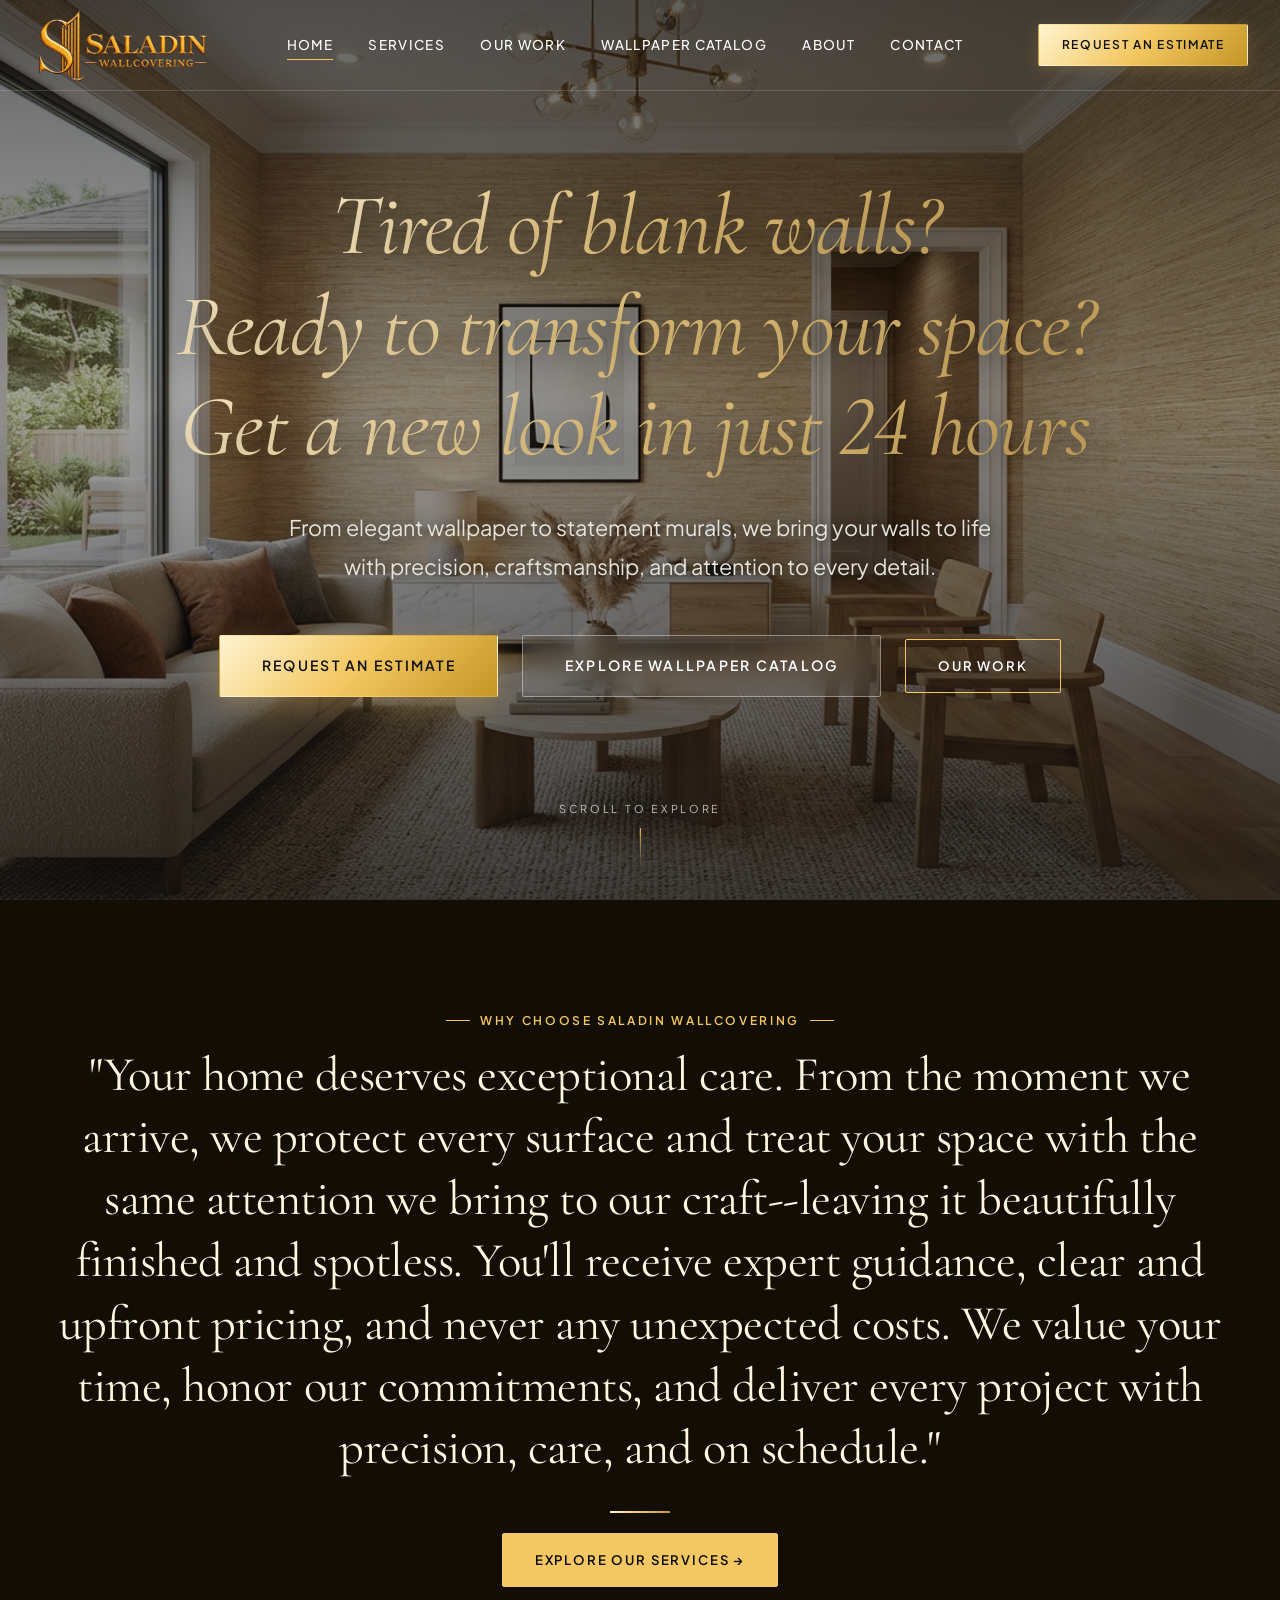
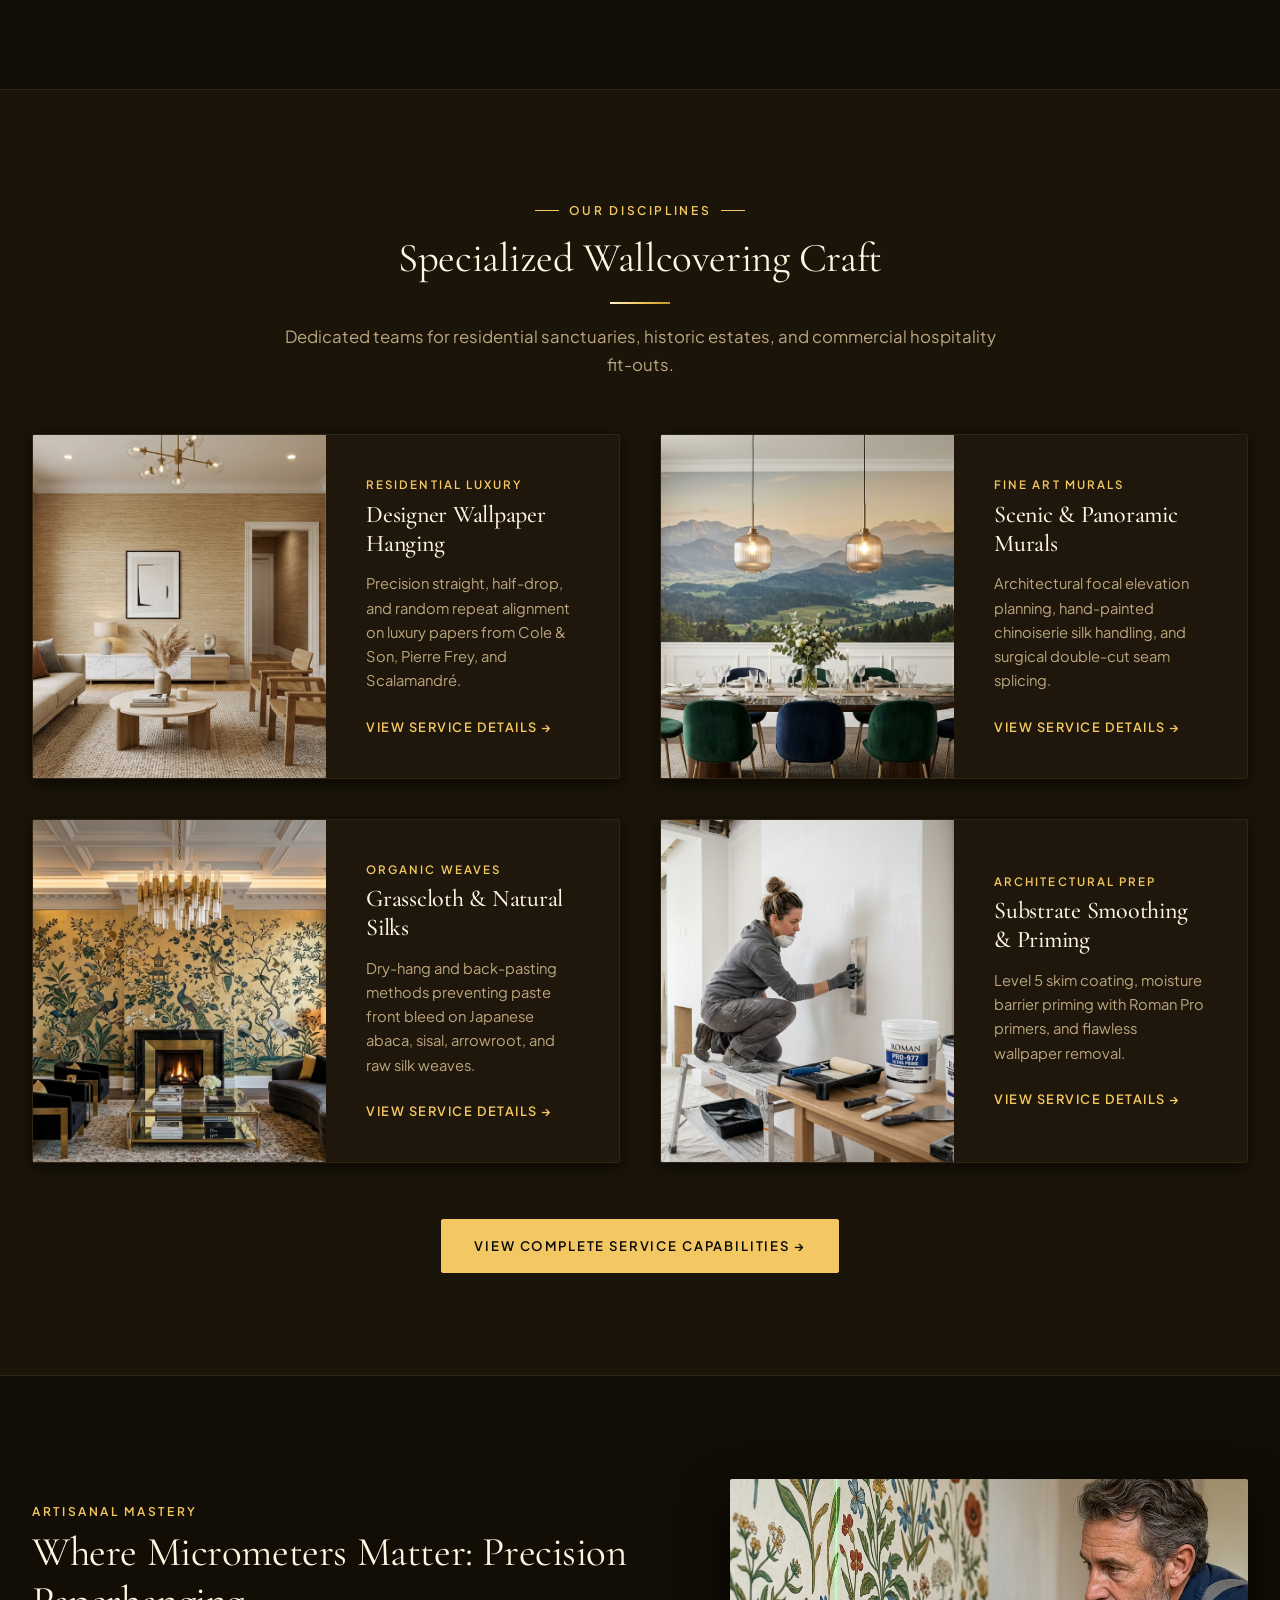
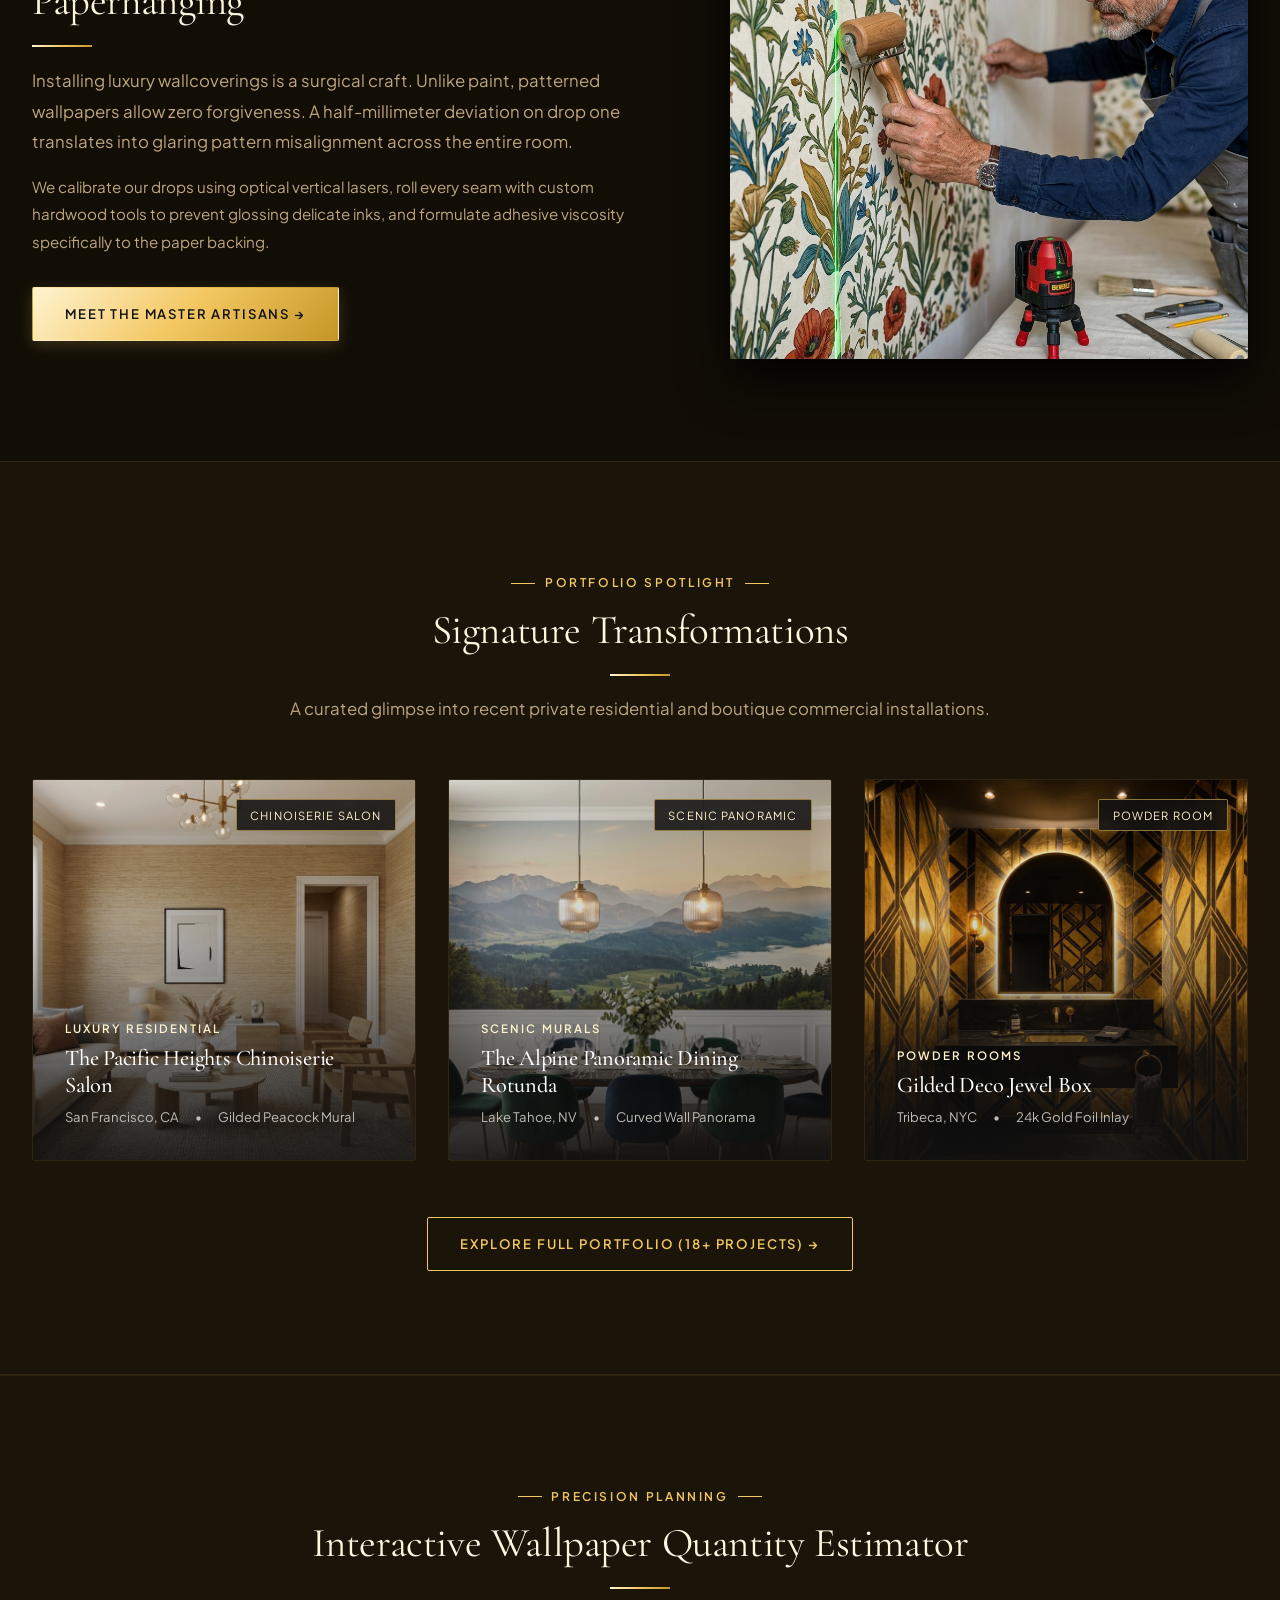
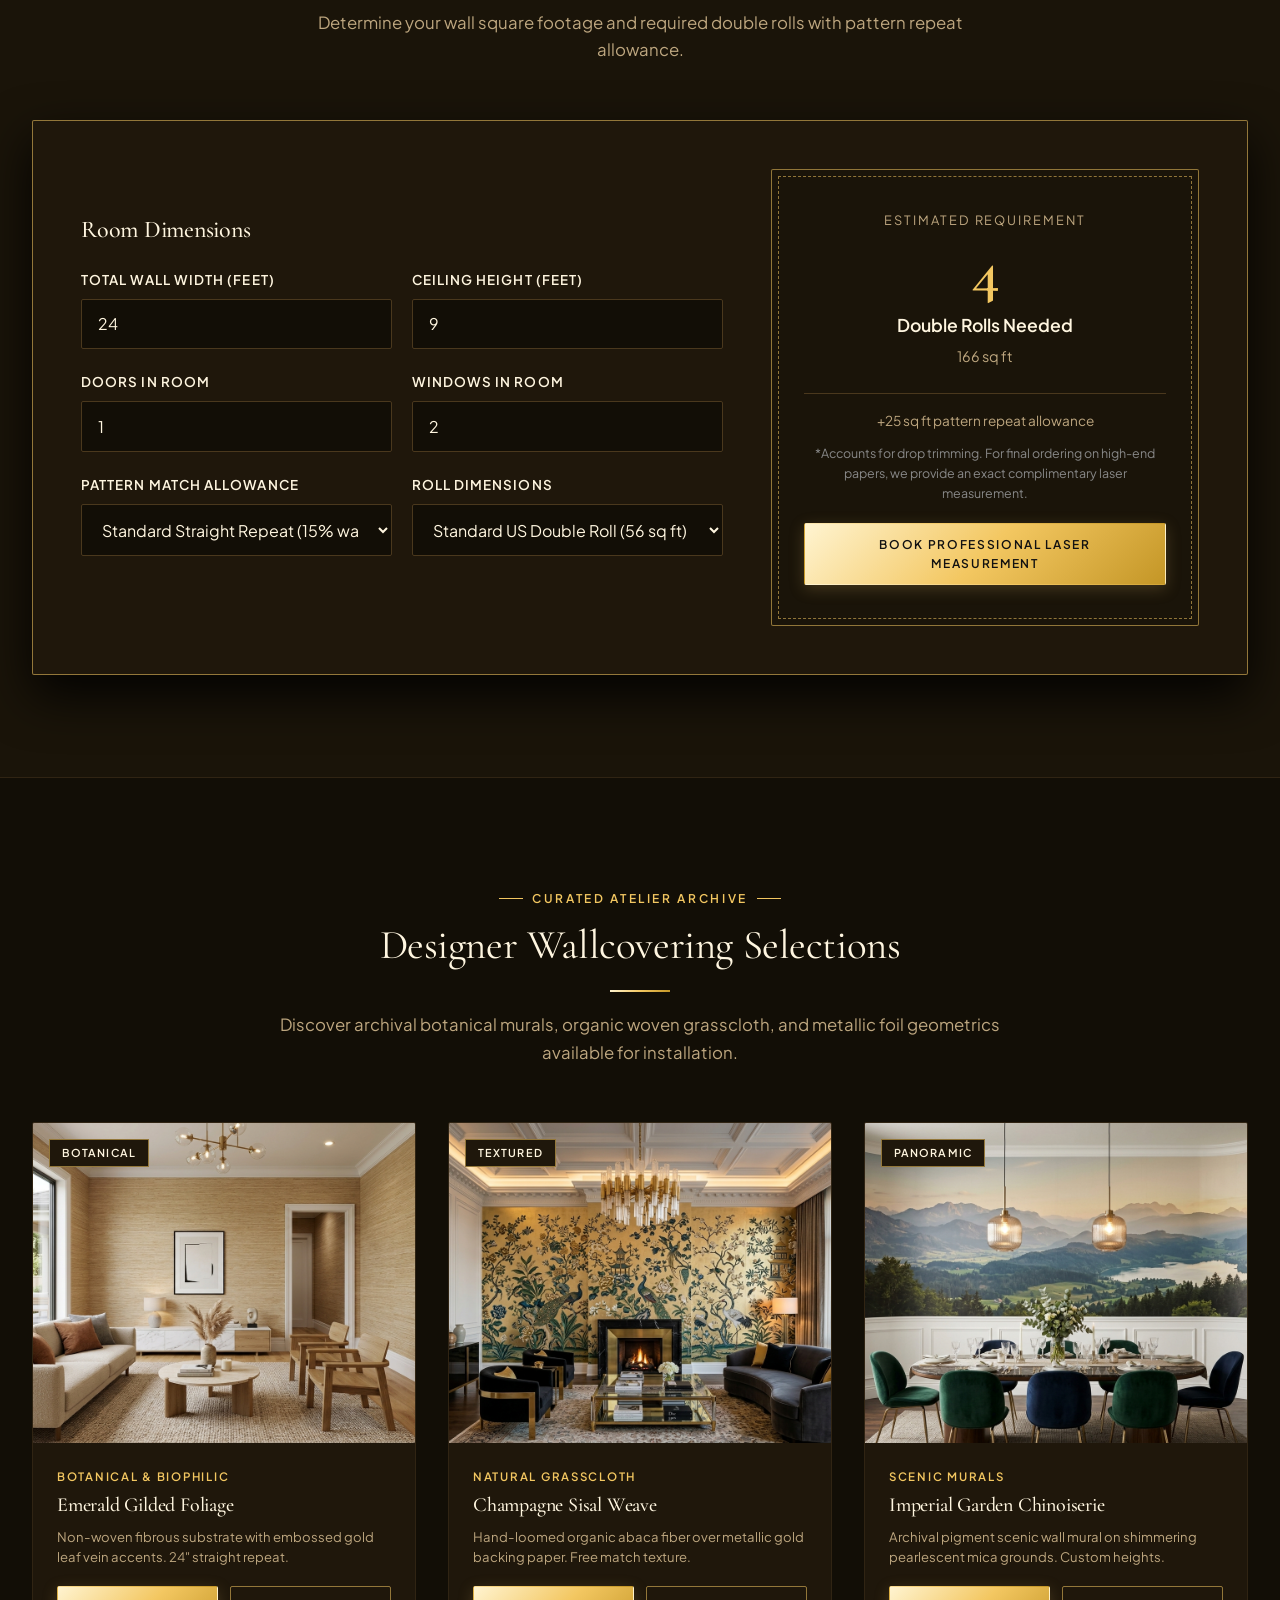
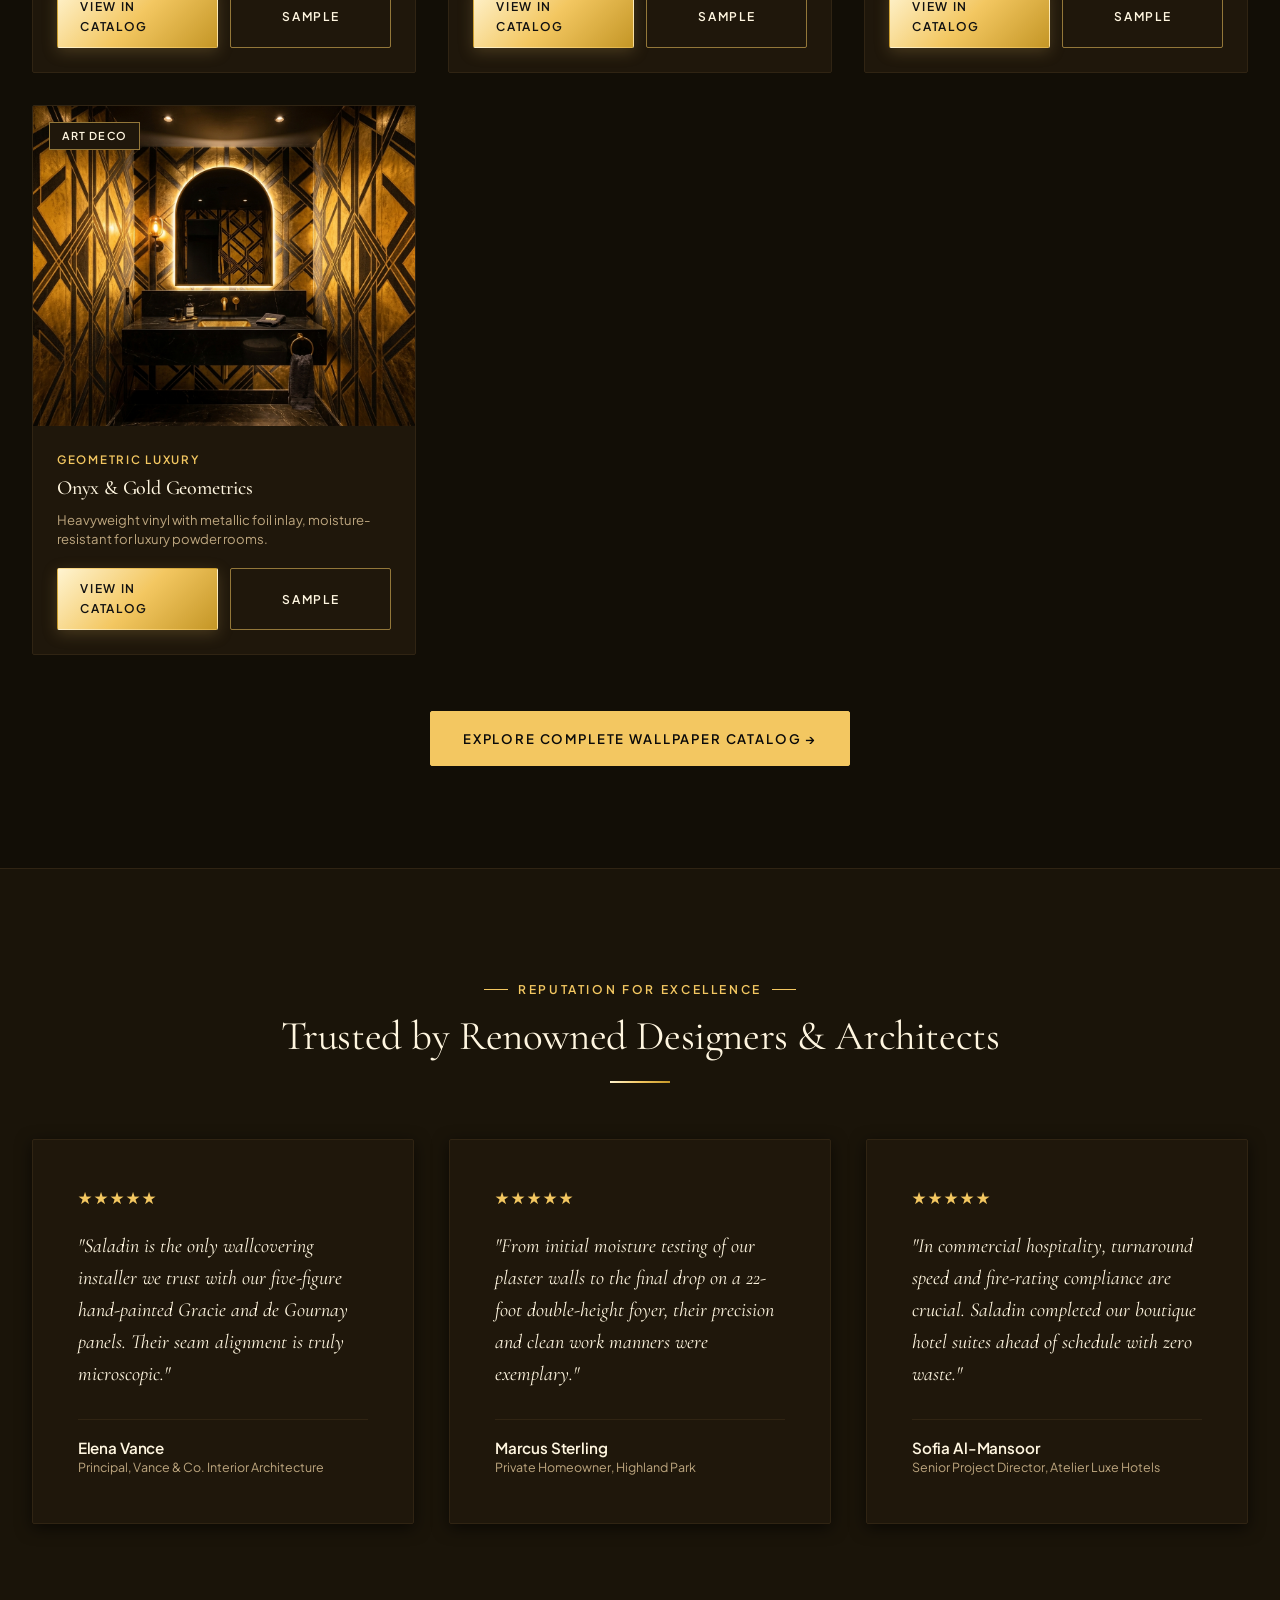
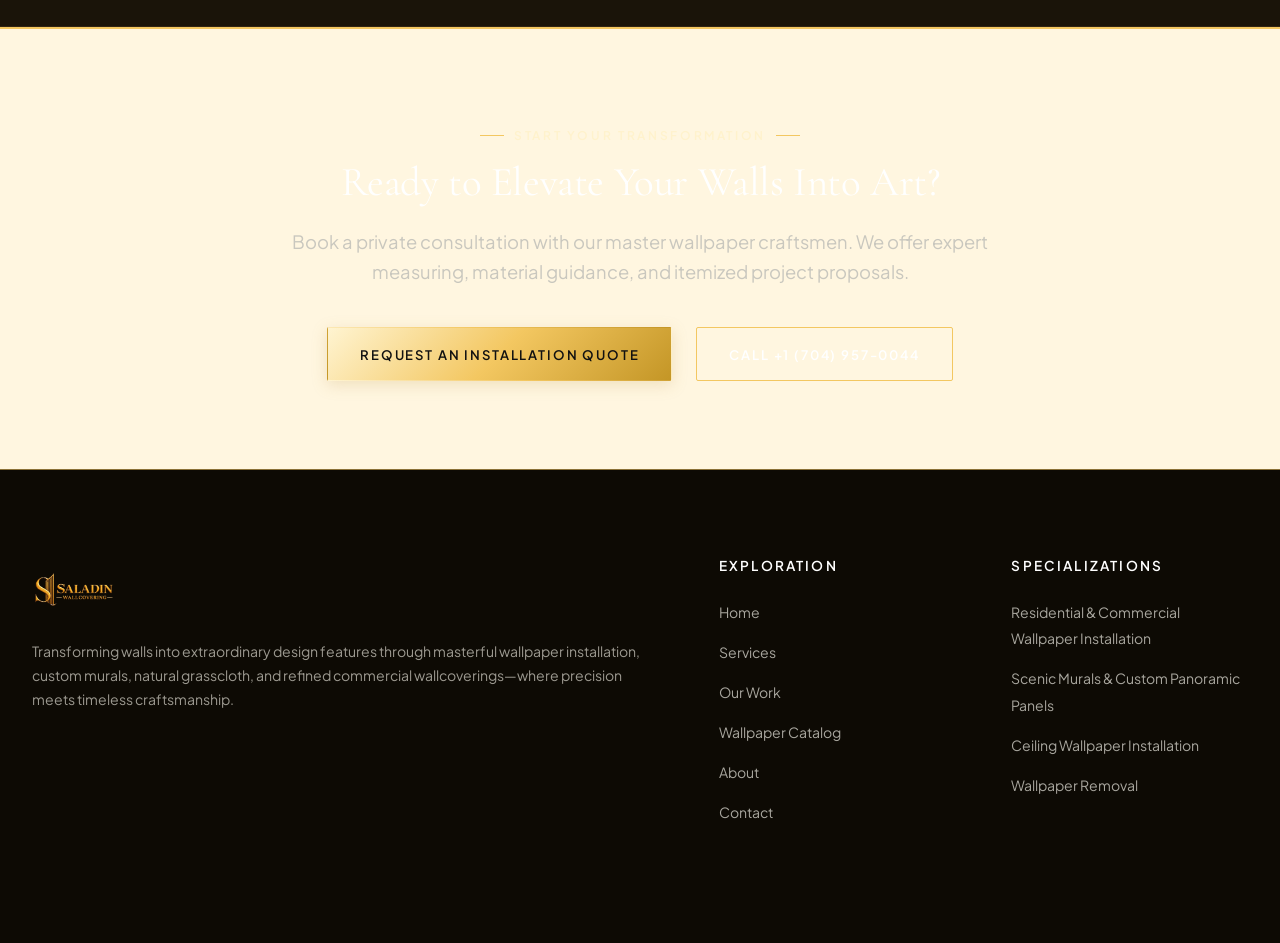
==== index.html @ f9572114 "footer 4" ====
<!DOCTYPE html>
<html lang="en" data-theme="gilded">
<head>
  <meta charset="UTF-8">
  <meta name="viewport" content="width=device-width, initial-scale=1.0">
  <title>Saladin Wallcovering | Luxury Wallpaper Installation & Fine Wall Finishes</title>
  <meta name="description" content="Saladin Wallcovering delivers master wallpaper installation, custom murals, organic grasscloth, and commercial acoustic wallcoverings with flawless precision.">
  <link rel="stylesheet" href="css/styles.css">
  <link rel="icon" type="image/png" href="logo.png">
  <link rel="preconnect" href="https://fonts.googleapis.com">
  <link rel="preconnect" href="https://fonts.gstatic.com" crossorigin>
</head>
<body>

  <!-- Full-Screen Hero Section (100vh) -->
  <section class="hero-fullscreen">
    
    <!-- Transparent Overlay Header (Transforms to white on scroll) -->
    <header class="site-header header-overlay">
      <div class="container">
        <nav class="navbar">
          <a href="index.html" class="brand-logo" aria-label="Saladin Wallcovering Home">
            <img src="logo.png" alt="Saladin Wallcovering" class="brand-logo-img">
          </a>

          <ul class="nav-links">
            <li><a href="index.html" class="nav-link active">Home</a></li>
            <li><a href="services.html" class="nav-link">Services</a></li>
            <li><a href="work.html" class="nav-link">Our Work</a></li>
            <li><a href="catalog.html" class="nav-link">Wallpaper Catalog</a></li>
            <li><a href="about.html" class="nav-link">About</a></li>
            <li><a href="contact.html" class="nav-link">Contact</a></li>
          </ul>

          <div class="nav-actions">
            <a href="contact.html" class="btn btn-gold btn-sm">Request an Estimate</a>
            <button class="mobile-toggle" aria-label="Toggle navigation menu">
              <svg viewBox="0 0 24 24" fill="none" stroke="currentColor" stroke-width="2" stroke-linecap="round" stroke-linejoin="round"><line x1="3" y1="12" x2="21" y2="12"></line><line x1="3" y1="6" x2="21" y2="6"></line><line x1="3" y1="18" x2="21" y2="18"></line></svg>
            </button>
          </div>
        </nav>
      </div>
    </header>

    <!-- Hero Content (Centered, Grand Typography) -->
    <div class="hero-fullscreen-content">
    
      
      <h1 class="hero-fullscreen-title">
      
        <em>Tired of blank walls?</em>
         <em>Ready to transform your space?</em>
          <em>Get a new look in just 24 hours</em>
      </h1>

      <p class="hero-fullscreen-description">
         From elegant wallpaper to statement murals, we bring your walls to life with precision, craftsmanship, and attention to every detail.
      </p>

      <div class="hero-fullscreen-actions">
        <a href="contact.html" class="btn btn-hero-primary">Request an Estimate</a>
        <a href="catalog.html" class="btn btn-hero-secondary">Explore Wallpaper Catalog</a>
        <a href="work.html" class="btn btn-outline-gold" style="color: #ffffff; border-color: var(--gold-base);">Our Work</a>
      </div>
    </div>

    <!-- Scroll Indicator -->
    <a href="#intro-section" class="hero-scroll-prompt">
      <span>Scroll to Explore</span>
      <div class="scroll-line"></div>
    </a>
  </section>

  <!-- Mobile Drawer Menu -->
  <div class="mobile-drawer-backdrop"></div>
  <aside class="mobile-drawer">
    <div class="mobile-drawer-header">
      <a href="index.html" class="brand-logo" aria-label="Saladin Wallcovering Home">
        <img src="logo.png" alt="Saladin Wallcovering" class="brand-logo-img mobile-drawer-logo">
      </a>
      <button class="drawer-close" aria-label="Close menu">&times;</button>
    </div>
    <div class="mobile-nav-links">
      <a href="index.html" class="mobile-nav-link active">Home</a>
      <a href="services.html" class="mobile-nav-link">Services</a>
      <a href="work.html" class="mobile-nav-link">Our Work</a>
      <a href="catalog.html" class="mobile-nav-link">Wallpaper Catalog</a>
      <a href="about.html" class="mobile-nav-link">About Us</a>
      <a href="contact.html" class="mobile-nav-link">Contact & Consultations</a>
    </div>
    <div style="margin-top: auto; padding-top: 1.5rem; border-top: 1px solid #ebe9e3;">
      <a href="contact.html" class="btn btn-gold" style="width: 100%; margin-bottom: 1rem;">Book a Consultation</a>
      <div style="font-size: 0.82rem; color: #6f6e69; text-align: center;">
        Direct Line: +1 (704) 957-0044<br>saladinwallcovering@gmail.com
      </div>
    </div>
  </aside>



  <!-- Editorial Statement Section (Pure Crisp White) -->
  <section id="intro-section" class="section-padding" style="background-color: var(--bg-primary);">
    <div class="container">
      <div style=" margin: 0 auto; text-align: center;">
        <div class="eyebrow">WHY CHOOSE SALADIN WALLCOVERING</div>
        <h2 style="font-size: clamp(1.8rem, 3.8vw, 3.2rem); font-weight: 400; line-height: 1.28; margin-bottom: 2rem;">
          "Your home deserves exceptional care. From the moment we arrive, we protect every surface and treat your space with the same attention we bring to our craft--leaving it beautifully finished and spotless. You'll receive expert guidance, clear and upfront pricing, and never any unexpected costs. We value your time, honor our commitments, and deliver every project with precision, care, and on schedule."        </h2>
        <div class="gold-divider"></div>
        <!-- <p style="color: var(--text-muted); font-size: 1.12rem; line-height: 1.9; max-width: 720px; margin: 0 auto 2.5rem auto;">
          Whether installing five-figure hand-painted scenic panels, fragile natural Japanese grasscloth, or architectural acoustic textiles, our certified paperhangers ensure micron-level plumb alignment and total substrate preservation.
        </p> -->
        <div style="display: flex; gap: 1.2rem; justify-content: center; flex-wrap: wrap;">
          <a href="services.html" class="btn btn-black">Explore Our Services &rarr;</a>
          <!-- <a href="about.html" class="btn btn-outline-dark">Our Heritage & Craft</a> -->
        </div>
      </div>
    </div>
  </section>

  <!-- Curated Service Disciplines (Modern Clean Cards) -->
  <section class="section-padding" style="background-color: var(--bg-secondary); border-top: 1px solid var(--border-subtle); border-bottom: 1px solid var(--border-subtle);">
    <div class="container">
      <div class="section-header">
        <div class="eyebrow">OUR DISCIPLINES</div>
        <h2>Specialized Wallcovering Craft</h2>
        <div class="gold-divider"></div>
        <p class="section-subtitle">Dedicated teams for residential sanctuaries, historic estates, and commercial hospitality fit-outs.</p>
      </div>

      <div class="card-grid-2">
        
        <!-- Card 1 -->
        <div class="service-horizontal-card">
          <div class="service-horizontal-card-media">
            <img src="assets/images/hero-wallcovering.jpg" alt="Luxury chinoiserie botanical wallcovering installation">
          </div>
          <div class="service-horizontal-card-body">
            <span style="font-size: 0.72rem; letter-spacing: 0.18em; text-transform: uppercase; color: var(--gold-base); font-weight: 600;">RESIDENTIAL LUXURY</span>
            <h3 style="font-size: 1.5rem; margin: 0.4rem 0 0.8rem 0;">Designer Wallpaper Hanging</h3>
            <p style="font-size: 0.92rem; color: var(--text-muted); line-height: 1.65; margin-bottom: 1.5rem;">
              Precision straight, half-drop, and random repeat alignment on luxury papers from Cole & Son, Pierre Frey, and Scalamandré.
            </p>
            <a href="services.html#residential" class="card-link">View Service Details &rarr;</a>
          </div>
        </div>

        <!-- Card 2 -->
        <div class="service-horizontal-card">
          <div class="service-horizontal-card-media">
            <img src="assets/images/scenic-mural.jpg" alt="Panoramic scenic landscape mural installation">
          </div>
          <div class="service-horizontal-card-body">
            <span style="font-size: 0.72rem; letter-spacing: 0.18em; text-transform: uppercase; color: var(--gold-base); font-weight: 600;">FINE ART MURALS</span>
            <h3 style="font-size: 1.5rem; margin: 0.4rem 0 0.8rem 0;">Scenic & Panoramic Murals</h3>
            <p style="font-size: 0.92rem; color: var(--text-muted); line-height: 1.65; margin-bottom: 1.5rem;">
              Architectural focal elevation planning, hand-painted chinoiserie silk handling, and surgical double-cut seam splicing.
            </p>
            <a href="services.html#murals" class="card-link">View Service Details &rarr;</a>
          </div>
        </div>

        <!-- Card 3 -->
        <div class="service-horizontal-card">
          <div class="service-horizontal-card-media">
            <img src="assets/images/grasscloth-wall.jpg" alt="Natural woven grasscloth wallpaper installation">
          </div>
          <div class="service-horizontal-card-body">
            <span style="font-size: 0.72rem; letter-spacing: 0.18em; text-transform: uppercase; color: var(--gold-base); font-weight: 600;">ORGANIC WEAVES</span>
            <h3 style="font-size: 1.5rem; margin: 0.4rem 0 0.8rem 0;">Grasscloth & Natural Silks</h3>
            <p style="font-size: 0.92rem; color: var(--text-muted); line-height: 1.65; margin-bottom: 1.5rem;">
              Dry-hang and back-pasting methods preventing paste front bleed on Japanese abaca, sisal, arrowroot, and raw silk weaves.
            </p>
            <a href="services.html#grasscloth" class="card-link">View Service Details &rarr;</a>
          </div>
        </div>

        <!-- Card 4 -->
        <div class="service-horizontal-card">
          <div class="service-horizontal-card-media">
            <img src="assets/images/surface-preparation.jpg" alt="Wall preparation and Roman wallpaper primer">
          </div>
          <div class="service-horizontal-card-body">
            <span style="font-size: 0.72rem; letter-spacing: 0.18em; text-transform: uppercase; color: var(--gold-base); font-weight: 600;">ARCHITECTURAL PREP</span>
            <h3 style="font-size: 1.5rem; margin: 0.4rem 0 0.8rem 0;">Substrate Smoothing & Priming</h3>
            <p style="font-size: 0.92rem; color: var(--text-muted); line-height: 1.65; margin-bottom: 1.5rem;">
              Level 5 skim coating, moisture barrier priming with Roman Pro primers, and flawless wallpaper removal.
            </p>
            <a href="services.html#restoration" class="card-link">View Service Details &rarr;</a>
          </div>
        </div>

      </div>

      <div style="text-align: center; margin-top: 3.5rem;">
        <a href="services.html" class="btn btn-black">View Complete Service Capabilities &rarr;</a>
      </div>
    </div>
  </section>

  <!-- Master Paperhanger Craftsmanship Spotlight -->
  <section class="section-padding" style="background-color: var(--bg-primary);">
    <div class="container">
      <div class="spotlight-grid">
        <div>
          <div class="eyebrow eyebrow-no-line" style="margin-bottom: 0.4rem;">ARTISANAL MASTERY</div>
          <h2>Where Micrometers Matter: Precision Paperhanging</h2>
          <div class="gold-divider left"></div>
          <p style="color: var(--text-muted); font-size: 1.05rem; line-height: 1.8;">
            Installing luxury wallcoverings is a surgical craft. Unlike paint, patterned wallpapers allow zero forgiveness. A half-millimeter deviation on drop one translates into glaring pattern misalignment across the entire room.
          </p>
          <p style="color: var(--text-muted); font-size: 0.95rem; line-height: 1.8;">
            We calibrate our drops using optical vertical lasers, roll every seam with custom hardwood tools to prevent glossing delicate inks, and formulate adhesive viscosity specifically to the paper backing.
          </p>
          <div style="margin-top: 2rem;">
            <a href="about.html" class="btn btn-gold">Meet the Master Artisans &rarr;</a>
          </div>
        </div>
        <div class="spotlight-image">
          <img src="assets/images/craftsman-installer.jpg" alt="Master paperhanger aligning wallpaper seam with laser level and roller">
        </div>
      </div>
    </div>
  </section>

  <!-- Featured Work Gallery Preview -->
  <section class="section-padding" style="background-color: var(--bg-secondary); border-top: 1px solid var(--border-subtle); border-bottom: 1px solid var(--border-subtle);">
    <div class="container">
      <div class="section-header">
        <div class="eyebrow">PORTFOLIO SPOTLIGHT</div>
        <h2>Signature Transformations</h2>
        <div class="gold-divider"></div>
        <p class="section-subtitle">A curated glimpse into recent private residential and boutique commercial installations.</p>
      </div>

      <div class="work-grid">
        <!-- Project 1 -->
        <div class="work-card" onclick="window.location.href='work.html'">
          <div class="work-badge">Chinoiserie Salon</div>
          <div class="work-card-media">
            <img src="assets/images/hero-wallcovering.jpg" alt="The Pacific Heights Chinoiserie Salon">
            <div class="work-card-overlay">
              <span class="work-card-category">Luxury Residential</span>
              <h3 class="work-card-title">The Pacific Heights Chinoiserie Salon</h3>
              <div class="work-card-specs">
                <span>San Francisco, CA</span> &bull; <span>Gilded Peacock Mural</span>
              </div>
            </div>
          </div>
        </div>

        <!-- Project 2 -->
        <div class="work-card" onclick="window.location.href='work.html'">
          <div class="work-badge">Scenic Panoramic</div>
          <div class="work-card-media">
            <img src="assets/images/scenic-mural.jpg" alt="The Alpine Panoramic Dining Rotunda">
            <div class="work-card-overlay">
              <span class="work-card-category">Scenic Murals</span>
              <h3 class="work-card-title">The Alpine Panoramic Dining Rotunda</h3>
              <div class="work-card-specs">
                <span>Lake Tahoe, NV</span> &bull; <span>Curved Wall Panorama</span>
              </div>
            </div>
          </div>
        </div>

        <!-- Project 3 -->
        <div class="work-card" onclick="window.location.href='work.html'">
          <div class="work-badge">Powder Room</div>
          <div class="work-card-media">
            <img src="assets/images/gilded-powder-room.jpg" alt="Gilded Art Deco Jewel Box Powder Room">
            <div class="work-card-overlay">
              <span class="work-card-category">Powder Rooms</span>
              <h3 class="work-card-title">Gilded Deco Jewel Box</h3>
              <div class="work-card-specs">
                <span>Tribeca, NYC</span> &bull; <span>24k Gold Foil Inlay</span>
              </div>
            </div>
          </div>
        </div>
      </div>

      <div style="text-align: center; margin-top: 3.5rem;">
        <a href="work.html" class="btn btn-outline-gold">Explore Full Portfolio (18+ Projects) &rarr;</a>
      </div>
    </div>
  </section>

  <!-- Interactive Wallpaper Roll Calculator Section -->
  <section class="section-padding" style="background-color: var(--bg-secondary); border-top: 1px solid var(--border-subtle); border-bottom: 1px solid var(--border-subtle);">
    <div class="container">
      <div class="section-header">
        <div class="eyebrow">PRECISION PLANNING</div>
        <h2>Interactive Wallpaper Quantity Estimator</h2>
        <div class="gold-divider"></div>
        <p class="section-subtitle">Determine your wall square footage and required double rolls with pattern repeat allowance.</p>
      </div>

      <div class="calculator-box">
        <form id="wallpaperCalculatorForm" onsubmit="event.preventDefault();">
          <div class="calculator-grid">
            <div>
              <h3 style="margin-bottom: 1.5rem; font-size: 1.5rem;">Room Dimensions</h3>
              
              <div class="calc-row-2">
                <div class="calc-form-group">
                  <label for="wallWidth">Total Wall Width (Feet)</label>
                  <input type="number" id="wallWidth" class="calc-input" value="24" min="1" step="0.5">
                </div>
                <div class="calc-form-group">
                  <label for="wallHeight">Ceiling Height (Feet)</label>
                  <input type="number" id="wallHeight" class="calc-input" value="9" min="1" step="0.5">
                </div>
              </div>

              <div class="calc-row-2">
                <div class="calc-form-group">
                  <label for="wallDoors">Doors in Room</label>
                  <input type="number" id="wallDoors" class="calc-input" value="1" min="0">
                </div>
                <div class="calc-form-group">
                  <label for="wallWindows">Windows in Room</label>
                  <input type="number" id="wallWindows" class="calc-input" value="2" min="0">
                </div>
              </div>

              <div class="calc-row-2">
                <div class="calc-form-group">
                  <label for="patternRepeat">Pattern Match Allowance</label>
                  <select id="patternRepeat" class="calc-input">
                    <option value="1.10">Random / No Match (10% waste)</option>
                    <option value="1.15" selected>Standard Straight Repeat (15% waste)</option>
                    <option value="1.22">Large Half-Drop Repeat (22% waste)</option>
                    <option value="1.28">Scenic / Custom Mural (28% waste)</option>
                  </select>
                </div>
                <div class="calc-form-group">
                  <label for="rollType">Roll Dimensions</label>
                  <select id="rollType" class="calc-input">
                    <option value="56" selected>Standard US Double Roll (56 sq ft)</option>
                    <option value="53">Euro Standard Roll (53 sq ft)</option>
                    <option value="28">Single Roll (28 sq ft)</option>
                  </select>
                </div>
              </div>
            </div>

            <div class="calc-result-panel">
              <div class="calc-result-label">ESTIMATED REQUIREMENT</div>
              <div id="calcRollsOutput" class="calc-rolls-num">5</div>
              <div style="font-weight: 600; font-size: 1.1rem; color: var(--text-dark); margin-bottom: 0.3rem;">Double Rolls Needed</div>
              <div id="calcAreaOutput" style="color: var(--text-muted); font-size: 0.9rem;">166 sq ft net area</div>
              
              <div class="calc-breakdown">
                <div id="calcWasteOutput">+25 sq ft pattern repeat allowance</div>
                <p style="margin-top: 0.8rem; font-size: 0.78rem; color: #888;">*Accounts for drop trimming. For final ordering on high-end papers, we provide an exact complimentary laser measurement.</p>
                <div style="margin-top: 1.2rem;">
                  <a href="contact.html" class="btn btn-gold btn-sm" style="width: 100%;">Book Professional Laser Measurement</a>
                </div>
              </div>
            </div>
          </div>
        </form>
      </div>
    </div>
  </section>

  <!-- Curated Wallpaper Catalog Archive Teaser -->
  <section class="section-padding" style="background-color: var(--bg-primary);">
    <div class="container">
      <div class="section-header">
        <div class="eyebrow">CURATED ATELIER ARCHIVE</div>
        <h2>Designer Wallcovering Selections</h2>
        <div class="gold-divider"></div>
        <p class="section-subtitle">Discover archival botanical murals, organic woven grasscloth, and metallic foil geometrics available for installation.</p>
      </div>

      <div class="catalog-grid">
        <div class="catalog-card">
          <div class="catalog-card-media">
            <span class="catalog-tag">Botanical</span>
            <img src="assets/images/hero-wallcovering.jpg" alt="Emerald Gilded Foliage luxury wallpaper">
          </div>
          <div class="catalog-card-body">
            <span class="catalog-category">Botanical & Biophilic</span>
            <h4 class="catalog-title">Emerald Gilded Foliage</h4>
            <div class="catalog-specs">Non-woven fibrous substrate with embossed gold leaf vein accents. 24" straight repeat.</div>
            <div class="catalog-card-actions">
              <a href="catalog.html" class="btn btn-gold btn-sm">View in Catalog</a>
              <button onclick="orderSample('Emerald Gilded Foliage')" class="btn btn-outline-dark btn-sm">Sample</button>
            </div>
          </div>
        </div>

        <div class="catalog-card">
          <div class="catalog-card-media">
            <span class="catalog-tag">Textured</span>
            <img src="assets/images/grasscloth-wall.jpg" alt="Champagne Japanese Sisal Weave wallpaper">
          </div>
          <div class="catalog-card-body">
            <span class="catalog-category">Natural Grasscloth</span>
            <h4 class="catalog-title">Champagne Sisal Weave</h4>
            <div class="catalog-specs">Hand-loomed organic abaca fiber over metallic gold backing paper. Free match texture.</div>
            <div class="catalog-card-actions">
              <a href="catalog.html" class="btn btn-gold btn-sm">View in Catalog</a>
              <button onclick="orderSample('Champagne Sisal Weave')" class="btn btn-outline-dark btn-sm">Sample</button>
            </div>
          </div>
        </div>

        <div class="catalog-card">
          <div class="catalog-card-media">
            <span class="catalog-tag">Panoramic</span>
            <img src="assets/images/scenic-mural.jpg" alt="Chinoiserie Imperial Garden mural">
          </div>
          <div class="catalog-card-body">
            <span class="catalog-category">Scenic Murals</span>
            <h4 class="catalog-title">Imperial Garden Chinoiserie</h4>
            <div class="catalog-specs">Archival pigment scenic wall mural on shimmering pearlescent mica grounds. Custom heights.</div>
            <div class="catalog-card-actions">
              <a href="catalog.html" class="btn btn-gold btn-sm">View in Catalog</a>
              <button onclick="orderSample('Imperial Garden Chinoiserie')" class="btn btn-outline-dark btn-sm">Sample</button>
            </div>
          </div>
        </div>

        <div class="catalog-card">
          <div class="catalog-card-media">
            <span class="catalog-tag">Art Deco</span>
            <img src="assets/images/gilded-powder-room.jpg" alt="Onyx & Gold Geometrics luxury wallpaper">
          </div>
          <div class="catalog-card-body">
            <span class="catalog-category">Geometric Luxury</span>
            <h4 class="catalog-title">Onyx & Gold Geometrics</h4>
            <div class="catalog-specs">Heavyweight vinyl with metallic foil inlay, moisture-resistant for luxury powder rooms.</div>
            <div class="catalog-card-actions">
              <a href="catalog.html" class="btn btn-gold btn-sm">View in Catalog</a>
              <button onclick="orderSample('Onyx & Gold Geometrics')" class="btn btn-outline-dark btn-sm">Sample</button>
            </div>
          </div>
        </div>
      </div>

      <div style="text-align: center; margin-top: 3.5rem;">
        <a href="catalog.html" class="btn btn-black">Explore Complete Wallpaper Catalog &rarr;</a>
      </div>
    </div>
  </section>

  <!-- Designer & Client Testimonials -->
  <section class="section-padding testimonials-section">
    <div class="container">
      <div class="section-header">
        <div class="eyebrow">REPUTATION FOR EXCELLENCE</div>
        <h2>Trusted by Renowned Designers & Architects</h2>
        <div class="gold-divider"></div>
      </div>

      <div class="card-grid-3">
        <div class="testimonial-card">
          <div class="testimonial-stars">★★★★★</div>
          <p class="testimonial-quote">
            "Saladin is the only wallcovering installer we trust with our five-figure hand-painted Gracie and de Gournay panels. Their seam alignment is truly microscopic."
          </p>
          <div class="testimonial-author">
            <div class="author-info">
              <h5>Elena Vance</h5>
              <p>Principal, Vance & Co. Interior Architecture</p>
            </div>
          </div>
        </div>

        <div class="testimonial-card">
          <div class="testimonial-stars">★★★★★</div>
          <p class="testimonial-quote">
            "From initial moisture testing of our plaster walls to the final drop on a 22-foot double-height foyer, their precision and clean work manners were exemplary."
          </p>
          <div class="testimonial-author">
            <div class="author-info">
              <h5>Marcus Sterling</h5>
              <p>Private Homeowner, Highland Park</p>
            </div>
          </div>
        </div>

        <div class="testimonial-card">
          <div class="testimonial-stars">★★★★★</div>
          <p class="testimonial-quote">
            "In commercial hospitality, turnaround speed and fire-rating compliance are crucial. Saladin completed our boutique hotel suites ahead of schedule with zero waste."
          </p>
          <div class="testimonial-author">
            <div class="author-info">
              <h5>Sofia Al-Mansoor</h5>
              <p>Senior Project Director, Atelier Luxe Hotels</p>
            </div>
          </div>
        </div>
      </div>
    </div>
  </section>

  <!-- Luxury Call To Action Banner -->
  <section class="luxury-cta-banner">
    <div class="container">
      <div class="cta-banner-content">
        <div class="eyebrow" style="color: var(--gold-light);">START YOUR TRANSFORMATION</div>
        <h2>Ready to Elevate Your Walls Into Art?</h2>
        <p>Book a private consultation with our master wallpaper craftsmen. We offer expert measuring, material guidance, and itemized project proposals.</p>
        <div class="cta-actions">
          <a href="contact.html" class="btn btn-gold">Request an Installation Quote</a>
          <a href="tel:+18007252346" class="btn btn-outline-gold" style="color: #fff; border-color: var(--gold-base);">Call +1 (704) 957-0044</a>
        </div>
      </div>
    </div>
  </section>

  <!-- Global Modal Container -->
  <div id="globalModal" class="modal-backdrop">
    <div class="modal-box">
      <button id="modalClose" class="modal-close">&times;</button>
      <h3 id="modalTitle" style="font-family: var(--font-serif); font-size: 1.8rem; margin-bottom: 1.2rem;"></h3>
      <div id="modalBody"></div>
    </div>
  </div>

  <!-- Site Footer -->
  <footer class="site-footer">
    <div class="container">
      <div class="footer-top">
        <div class="footer-col">
          <a href="index.html" class="brand-logo footer-logo" style="margin-bottom: 1.2rem;" aria-label="Saladin Wallcovering Home">
            <img src="logo.png" alt="Saladin Wallcovering" class="brand-logo-img footer-logo-img">
          </a>
          <p style="font-size: 0.88rem; line-height: 1.7; color: #9c9990; margin-bottom: 1.5rem;">
            Transforming walls into extraordinary design features through masterful wallpaper installation, custom murals, natural grasscloth, and refined commercial wallcoverings—where precision meets timeless craftsmanship.
          </p>
          <div style="font-size: 0.85rem; color: var(--gold-light);">
            
          </div>
        </div>

        <div class="footer-col">
          <h4>Exploration</h4>
          <ul class="footer-links">
            <li><a href="index.html">Home</a></li>
            <li><a href="services.html">Services</a></li>
            <li><a href="work.html">Our Work</a></li>
            <li><a href="catalog.html">Wallpaper Catalog</a></li>
            <li><a href="about.html">About </a></li>
            <li><a href="contact.html">Contact</a></li>
          </ul>
        </div>

        <div class="footer-col">
          <h4>Specializations</h4>
          <ul class="footer-links">
            <li><a href="services.html#residential">Residential & Commercial Wallpaper Installation</a></li>
            <li><a href="services.html#murals">Scenic Murals & Custom Panoramic Panels</a></li>
            <li><a href="services.html#murals">Ceiling Wallpaper Installation</a></li>
            <li><a href="services.html#commercial">Wallpaper Removal</a></li>
           
          </ul>
        </div>

       
      </div>

      <!-- <div class="footer-bottom">
        <div>
          &copy; 2026 Saladin Wallcovering. All rights reserved. Precision craftsmanship since 2025.
        </div>
        <div class="footer-socials">
          <a href="#">Instagram</a>
          <a href="#">Pinterest</a>
          <a href="#">Architectural Digest</a>
          <a href="#">Houzz Pro</a>
        </div>
      </div> -->
    </div>
  </footer>

  <script src="js/main.js"></script>
</body>
</html>
---- css/styles.css ----
/* ==========================================================================
   SALADIN WALLCOVERING - LUXURY DESIGN SYSTEM & STYLESHEET
   Aesthetic: Contemporary Haute-Interior Architecture
   Palette: Editorial Crisp White, Obsidian Black, Fine Leaf Gold
   ========================================================================== */

@import url('https://fonts.googleapis.com/css2?family=Cormorant+Garamond:ital,wght@0,300;0,400;0,500;0,600;0,700;1,400;1,600&family=Plus+Jakarta+Sans:wght@300;400;500;600;700&display=swap');

:root,
[data-theme="gilded"] {
  /* Color Palette: Gilded Imperial */
  --bg-primary: #120e06;
  --bg-secondary: #1a1409;
  --bg-tertiary: #241c0e;
  --bg-card: #1f170b;
  
  --text-dark: #fff6e0;
  --text-body: #ebd9b7;
  --text-muted: #bda67f;
  --text-light: #8e7a57;
  --text-white: #ffffff;

  /* Gold Luxury Accents */
  --gold-base: #f3c761;
  --gold-light: #fff2cc;
  --gold-hover: #ffd978;
  --gold-dark: #c99c30;
  --gold-tint: rgba(243, 199, 97, 0.18);
  --gold-border: rgba(243, 199, 97, 0.55);
  --gold-border-strong: rgba(243, 199, 97, 0.85);
  --gold-gradient: linear-gradient(135deg, #fff4d1 0%, #f3c761 50%, #c49626 100%);
  --gold-gradient-soft: linear-gradient(135deg, rgba(243, 199, 97, 0.25) 0%, rgba(196, 150, 38, 0.08) 100%);

  /* Borders & Dividers */
  --border-subtle: #302413;
  --border-mid: #4a381d;
  
  /* Shadows */
  --shadow-sm: 0 4px 16px rgba(0, 0, 0, 0.6);
  --shadow-md: 0 10px 32px rgba(18, 14, 6, 0.8);
  --shadow-lg: 0 20px 50px rgba(0, 0, 0, 0.9);
  --shadow-gold: 0 8px 35px rgba(243, 199, 97, 0.4);

  /* Typography */
  --font-serif: 'Cormorant Garamond', Georgia, serif;
  --font-sans: 'Plus Jakarta Sans', -apple-system, BlinkMacSystemFont, sans-serif;

  /* Spacers & Transitions */
  --container-width: 1280px;
  --container-narrow: 960px;
  --header-height: 90px;
  --transition-fast: 0.2s ease;
  --transition-smooth: 0.35s cubic-bezier(0.16, 1, 0.3, 1);
  --radius-xs: 2px;
  --radius-sm: 4px;
  --radius-md: 8px;

  /* Header Background */
  --header-bg: rgba(18, 14, 6, 0.95);
}

/* Reset & Global */
*, *::before, *::after {
  box-sizing: border-box;
  margin: 0;
  padding: 0;
}

html {
  scroll-behavior: smooth;
  font-size: 16px;
  -webkit-text-size-adjust: 100%;
  text-size-adjust: 100%;
  overflow-x: hidden;
}

body {
  font-family: var(--font-sans);
  color: var(--text-body);
  background-color: var(--bg-primary);
  line-height: 1.65;
  -webkit-font-smoothing: antialiased;
  -moz-osx-font-smoothing: grayscale;
  text-rendering: optimizeLegibility;
  overflow-x: hidden;
  width: 100%;
  transition: background-color 0.3s ease, color 0.3s ease;
}

img {
  max-width: 100%;
  height: auto;
  display: block;
}

a {
  color: inherit;
  text-decoration: none;
  transition: color var(--transition-fast);
}

ul {
  list-style: none;
}

button, input, select, textarea {
  font-family: inherit;
  font-size: inherit;
}

/* Typography Utilities */
h1, h2, h3, h4, h5, h6 {
  font-family: var(--font-serif);
  color: var(--text-dark);
  font-weight: 500;
  line-height: 1.2;
  letter-spacing: -0.01em;
  font-variant-numeric: lining-nums;
  -webkit-font-feature-settings: "lnum" 1;
  -moz-font-feature-settings: "lnum" 1;
  font-feature-settings: "lnum" 1;
}

h1 {
  font-size: clamp(2.4rem, 4.5vw, 4rem);
  font-weight: 400;
}

h2 {
  font-size: clamp(2rem, 3.2vw, 2.8rem);
  font-weight: 400;
}

h3 {
  font-size: clamp(1.4rem, 2vw, 1.85rem);
}

h4 {
  font-size: 1.25rem;
}

p {
  margin-bottom: 1rem;
}

p:last-child {
  margin-bottom: 0;
}

.text-gold {
  color: var(--gold-base);
}

.gold-gradient-text {
  background: var(--gold-gradient);
  -webkit-background-clip: text;
  -webkit-text-fill-color: transparent;
  display: inline-block;
}

.eyebrow {
  display: inline-flex;
  align-items: center;
  gap: 0.6rem;
  font-family: var(--font-sans);
  font-size: 0.75rem;
  text-transform: uppercase;
  letter-spacing: 0.22em;
  font-weight: 600;
  color: var(--gold-base);
  margin-bottom: 0.8rem;
}

.eyebrow::before, .eyebrow::after {
  content: "";
  display: inline-block;
  width: 24px;
  height: 1px;
  background-color: var(--gold-base);
}

.eyebrow-no-line::before, .eyebrow-no-line::after {
  display: none;
}

/* Layout Containers */
.container {
  width: 100%;
  max-width: var(--container-width);
  margin-left: auto;
  margin-right: auto;
  padding-left: 2rem;
  padding-right: 2rem;
}

.container-narrow {
  max-width: var(--container-narrow);
}

.section-padding {
  padding-top: clamp(4rem, 8vw, 7.5rem);
  padding-bottom: clamp(4rem, 8vw, 7.5rem);
}

.section-padding-sm {
  padding-top: clamp(2.5rem, 5vw, 4.5rem);
  padding-bottom: clamp(2.5rem, 5vw, 4.5rem);
}

.section-header {
  text-align: center;
  max-width: 720px;
  margin: 0 auto 3.5rem auto;
}

.section-header.text-left {
  text-align: left;
  margin-left: 0;
}

.section-subtitle {
  color: var(--text-muted);
  font-size: 1.05rem;
  margin-top: 0.8rem;
  font-weight: 400;
}

/* Luxury Divider */
.gold-divider {
  width: 60px;
  height: 2px;
  background: var(--gold-gradient);
  margin: 1.2rem auto;
}

.gold-divider.left {
  margin-left: 0;
}

/* Buttons */
.btn {
  display: inline-flex;
  align-items: center;
  justify-content: center;
  gap: 0.6rem;
  font-size: 0.82rem;
  font-weight: 600;
  letter-spacing: 0.14em;
  text-transform: uppercase;
  padding: 0.95rem 2rem;
  border-radius: var(--radius-xs);
  cursor: pointer;
  transition: all var(--transition-smooth);
  border: 1px solid transparent;
}

.btn-gold {
  background: var(--gold-gradient);
  color: #111111;
  box-shadow: 0 4px 15px rgba(197, 160, 89, 0.25);
}

.btn-gold:hover {
  box-shadow: 0 6px 20px rgba(197, 160, 89, 0.4);
  transform: translateY(-2px);
  filter: brightness(1.06);
}

.btn-black {
  background-color: var(--gold-base);
  color: #0a0a0a;
  border-color: var(--gold-base);
  font-weight: 600;
}

.btn-black:hover {
  background-color: #ffffff;
  color: #000000;
  border-color: #ffffff;
  transform: translateY(-2px);
}

.btn-outline-dark {
  background-color: transparent;
  color: var(--text-dark);
  border-color: var(--gold-border);
}

.btn-outline-dark:hover {
  background-color: var(--gold-base);
  color: #0a0a0a;
  border-color: var(--gold-base);
}

.btn-outline-gold {
  background-color: transparent;
  color: var(--gold-base);
  border-color: var(--gold-base);
}

.btn-outline-gold:hover {
  background-color: var(--gold-base);
  color: #ffffff;
}

.btn-sm {
  padding: 0.65rem 1.4rem;
  font-size: 0.75rem;
}

/* Top Announcement Bar */
.announcement-bar {
  background-color: #000000;
  color: #cfccc2;
  font-size: 0.76rem;
  letter-spacing: 0.05em;
  padding: 0.55rem 1rem;
  border-bottom: 1px solid var(--border-subtle);
}

.announcement-bar .container {
  display: flex;
  align-items: center;
  justify-content: space-between;
}

.announcement-bar-contact {
  display: flex;
  gap: 1.5rem;
}

.announcement-bar a {
  color: var(--gold-light);
  display: inline-flex;
  align-items: center;
  gap: 0.35rem;
}

.announcement-bar a:hover {
  color: #ffffff;
}

/* Main Navigation Header */
.site-header {
  position: sticky;
  top: 0;
  z-index: 1000;
  background-color: var(--header-bg);
  backdrop-filter: blur(12px);
  -webkit-backdrop-filter: blur(12px);
  border-bottom: 1px solid var(--border-subtle);
  transition: all var(--transition-smooth);
}

.site-header.scrolled {
  box-shadow: 0 4px 20px rgba(0, 0, 0, 0.05);
  border-bottom-color: var(--gold-border);
}

/* Overlay Header for Full-Screen Index Hero */
.site-header.header-overlay {
  position: absolute;
  top: 0;
  left: 0;
  width: 100%;
  background-color: transparent;
  backdrop-filter: none;
  -webkit-backdrop-filter: none;
  border-bottom: 1px solid rgba(255, 255, 255, 0.15);
}

.site-header.header-overlay .brand-title {
  color: #ffffff;
}

.site-header.header-overlay .nav-link {
  color: #ffffff;
}

.site-header.header-overlay .mobile-toggle svg {
  stroke: #ffffff;
}

.site-header.header-overlay.scrolled {
  position: fixed;
  background-color: var(--header-bg);
  backdrop-filter: blur(12px);
  -webkit-backdrop-filter: blur(12px);
  border-bottom: 1px solid var(--gold-border);
  box-shadow: 0 4px 25px rgba(0, 0, 0, 0.08);
}

.site-header.header-overlay.scrolled .brand-title {
  color: var(--text-dark);
}

.site-header.header-overlay.scrolled .nav-link {
  color: var(--text-dark);
}

.site-header.header-overlay.scrolled .mobile-toggle svg {
  stroke: var(--text-dark);
}

.navbar {
  display: flex;
  align-items: center;
  justify-content: space-between;
  height: var(--header-height);
}

/* Logo */
.brand-logo {
  display: flex;
  align-items: center;
  gap: 0.85rem;
  text-decoration: none;
}

.brand-logo-img {
  height: 100%;
  width: auto;
  max-width: 180px;
  object-fit: contain;
  display: block;
  transition: transform var(--transition-smooth), filter var(--transition-smooth);
}

.brand-logo:hover .brand-logo-img {
  transform: scale(1.03);
  filter: drop-shadow(0 4px 14px rgba(243, 199, 97, 0.45));
}

.footer-logo-img {
  height: 62px;
  max-width: 200px;
}

.mobile-drawer-logo {
  height: 46px;
  max-width: 150px;
}

@media (max-width: 768px) {
  .brand-logo-img {
    /* height: 44px; */
    max-width: 140px;
  }
}

.brand-crest {
  width: 44px;
  height: 44px;
  border: 1px solid var(--gold-base);
  display: flex;
  align-items: center;
  justify-content: center;
  position: relative;
  transition: transform var(--transition-smooth);
  background: var(--gold-tint);
}

.brand-crest span {
  font-family: var(--font-serif);
  font-size: 1.5rem;
  font-weight: 600;
  color: var(--gold-base);
  line-height: 1;
}

.brand-crest::before {
  content: "";
  position: absolute;
  inset: 2px;
  border: 1px solid rgba(197, 160, 89, 0.35);
}

.brand-logo:hover .brand-crest {
  transform: rotate(45deg);
}

.brand-logo:hover .brand-crest span {
  transform: rotate(-45deg);
}

.brand-text {
  display: flex;
  flex-direction: column;
}

.brand-title {
  font-family: var(--font-serif);
  font-size: 1.6rem;
  font-weight: 600;
  letter-spacing: 0.12em;
  color: var(--text-dark);
  line-height: 1.1;
  text-transform: uppercase;
}

.brand-subtitle {
  font-size: 0.62rem;
  letter-spacing: 0.28em;
  text-transform: uppercase;
  color: var(--gold-base);
  font-weight: 600;
}

/* Nav Links */
.nav-links {
  display: flex;
  align-items: center;
  gap: 2.2rem;
}

.nav-link {
  font-size: 0.84rem;
  font-weight: 500;
  text-transform: uppercase;
  letter-spacing: 0.1em;
  color: var(--text-dark);
  position: relative;
  padding: 0.4rem 0;
  transition: color var(--transition-fast);
}

.nav-link::after {
  content: "";
  position: absolute;
  bottom: 0;
  left: 0;
  width: 0;
  height: 1px;
  background-color: var(--gold-base);
  transition: width var(--transition-smooth);
}

.nav-link:hover, .nav-link.active {
  color: var(--gold-base);
}

.nav-link:hover::after, .nav-link.active::after {
  width: 100%;
}

.nav-actions {
  display: flex;
  align-items: center;
  gap: 1.2rem;
}

/* Mobile Toggle */
.mobile-toggle {
  display: none;
  background: none;
  border: none;
  cursor: pointer;
  padding: 0.5rem;
  color: var(--text-dark);
}

.mobile-toggle svg {
  width: 28px;
  height: 28px;
  stroke: var(--text-dark);
}

/* Mobile Nav Drawer */
.mobile-drawer {
  position: fixed;
  top: 0;
  right: -100%;
  width: 100%;
  max-width: 380px;
  height: 100vh;
  background-color: var(--bg-card);
  z-index: 1100;
  box-shadow: -5px 0 25px rgba(0, 0, 0, 0.15);
  display: flex;
  flex-direction: column;
  padding: 2rem;
  transition: right 0.4s cubic-bezier(0.16, 1, 0.3, 1);
  overflow-y: auto;
}

.mobile-drawer.open {
  right: 0;
}

.mobile-drawer-header {
  display: flex;
  align-items: center;
  justify-content: space-between;
  padding-bottom: 1.5rem;
  border-bottom: 1px solid var(--border-subtle);
  margin-bottom: 2rem;
}

.drawer-close {
  background: none;
  border: none;
  font-size: 1.8rem;
  cursor: pointer;
  color: var(--text-dark);
  line-height: 1;
}

.mobile-nav-links {
  display: flex;
  flex-direction: column;
  gap: 1.4rem;
  margin-bottom: 2.5rem;
}

.mobile-nav-link {
  font-family: var(--font-serif);
  font-size: 1.5rem;
  color: var(--text-dark);
  font-weight: 500;
  padding-bottom: 0.5rem;
  border-bottom: 1px solid rgba(0,0,0,0.04);
}

.mobile-nav-link.active, .mobile-nav-link:hover {
  color: var(--gold-base);
  padding-left: 0.5rem;
}

.mobile-drawer-backdrop {
  position: fixed;
  inset: 0;
  background-color: rgba(0, 0, 0, 0.5);
  backdrop-filter: blur(4px);
  z-index: 1050;
  opacity: 0;
  pointer-events: none;
  transition: opacity 0.3s ease;
}

.mobile-drawer-backdrop.open {
  opacity: 1;
  pointer-events: auto;
}

/* ==========================================================================
   Full-Screen Immersive Hero (Inspired by sagewalls.com)
   ========================================================================== */
.hero-fullscreen {
  position: relative;
  min-height: 100vh;
  width: 100%;
  display: flex;
  flex-direction: column;
  justify-content: center;
  align-items: center;
  text-align: center;
  background-image: linear-gradient(180deg, rgba(14, 14, 14, 0.65) 0%, rgba(14, 14, 14, 0.35) 45%, rgba(14, 14, 14, 0.75) 100%),
                    url('../assets/images/hero-wallcovering.jpg');
  background-size: cover;
  background-position: center center;
  background-attachment: fixed;
  padding: 120px 2rem 5rem 2rem;
  overflow: hidden;
}

@media (max-width: 768px) {
  .hero-fullscreen {
    background-attachment: scroll;
    padding-top: 100px;
  }
}

.hero-fullscreen-content {
  position: relative;
  z-index: 2;
  max-width: 980px;
  margin: 0 auto;
}

.hero-fullscreen-badge {
  display: inline-flex;
  align-items: center;
  gap: 0.8rem;
  padding: 0.45rem 1.4rem;
  background: rgba(17, 17, 17, 0.6);
  backdrop-filter: blur(10px);
  -webkit-backdrop-filter: blur(10px);
  border: 1px solid var(--gold-border);
  border-radius: 40px;
  font-size: 0.75rem;
  letter-spacing: 0.22em;
  text-transform: uppercase;
  color: var(--gold-light);
  font-weight: 600;
  margin-bottom: 2rem;
  max-width: 100%;
}

.hero-fullscreen-title {
  font-size: clamp(2.3rem, 6.8vw, 5.4rem);
  font-family: var(--font-serif);
  font-weight: 400;
  line-height: 1.08;
  letter-spacing: -0.015em;
  color: #ffffff;
  margin-bottom: 1.8rem;
  text-shadow: 0 4px 30px rgba(0, 0, 0, 0.4);
}

.hero-fullscreen-title em {
  font-style: italic;
  font-weight: 400;
  background: linear-gradient(135deg, #f7e7c4 0%, #dfbf78 50%, #c5a059 100%);
  -webkit-background-clip: text;
  background-clip: text;
  -webkit-text-fill-color: transparent;
  display: inline-block;
  padding-right: 0.12em;
  padding-bottom: 0.08em;
}

.hero-fullscreen-description {
  font-size: clamp(1.02rem, 1.8vw, 1.35rem);
  color: #e5e3dc;
  max-width: 740px;
  margin: 0 auto 3rem auto;
  line-height: 1.8;
  font-weight: 400;
  text-shadow: 0 2px 12px rgba(0, 0, 0, 0.5);
}

.hero-fullscreen-actions {
  display: flex;
  align-items: center;
  justify-content: center;
  gap: 1.5rem;
  flex-wrap: wrap;
  margin-bottom: 4rem;
}

.btn-hero-primary {
  background: var(--gold-gradient);
  color: #111111;
  font-weight: 600;
  font-size: 0.88rem;
  letter-spacing: 0.16em;
  text-transform: uppercase;
  padding: 1.15rem 2.6rem;
  border-radius: var(--radius-xs);
  box-shadow: 0 8px 30px rgba(197, 160, 89, 0.4);
  transition: all var(--transition-smooth);
}

.btn-hero-primary:hover {
  transform: translateY(-3px);
  box-shadow: 0 12px 35px rgba(197, 160, 89, 0.6);
  filter: brightness(1.08);
}

.btn-hero-secondary {
  background: rgba(255, 255, 255, 0.08);
  backdrop-filter: blur(12px);
  -webkit-backdrop-filter: blur(12px);
  color: #ffffff;
  border: 1px solid rgba(255, 255, 255, 0.4);
  font-weight: 600;
  font-size: 0.88rem;
  letter-spacing: 0.16em;
  text-transform: uppercase;
  padding: 1.15rem 2.6rem;
  border-radius: var(--radius-xs);
  transition: all var(--transition-smooth);
}

.btn-hero-secondary:hover {
  background: #ffffff;
  color: #111111;
  border-color: #ffffff;
  transform: translateY(-3px);
}

/* Scroll Prompt */
.hero-scroll-prompt {
  position: absolute;
  bottom: 2rem;
  left: 50%;
  transform: translateX(-50%);
  display: flex;
  flex-direction: column;
  align-items: center;
  gap: 0.6rem;
  color: rgba(255, 255, 255, 0.7);
  font-size: 0.68rem;
  text-transform: uppercase;
  letter-spacing: 0.25em;
  z-index: 2;
  cursor: pointer;
  transition: color var(--transition-fast);
}

.hero-scroll-prompt:hover {
  color: var(--gold-light);
}

.scroll-line {
  width: 1px;
  height: 40px;
  background: linear-gradient(to bottom, var(--gold-base), transparent);
  animation: scrollDrop 2s cubic-bezier(0.65, 0, 0.35, 1) infinite;
}

@keyframes scrollDrop {
  0% { transform: scaleY(0); transform-origin: top; opacity: 0; }
  50% { transform: scaleY(1); transform-origin: top; opacity: 1; }
  100% { transform: scaleY(0); transform-origin: bottom; opacity: 0; }
}

/* Floating Trust Band */
.trust-band-modern {
  background: var(--bg-card);
  border-bottom: 1px solid var(--border-subtle);
  padding: 2.8rem 0;
  box-shadow: var(--shadow-sm);
  position: relative;
  z-index: 10;
}

.trust-band-grid {
  display: grid;
  grid-template-columns: repeat(4, 1fr);
  gap: 2rem;
  text-align: center;
}

.trust-band-item {
  border-right: 1px solid var(--border-subtle);
  padding: 0 1.5rem;
}

.trust-band-item:last-child {
  border-right: none;
}

.trust-band-val {
  font-family: var(--font-serif);
  font-size: 2.6rem;
  font-weight: 500;
  color: var(--text-dark);
  line-height: 1;
}

.trust-band-val em {
  font-style: normal;
  color: var(--gold-base);
}

.trust-band-sub {
  font-size: 0.76rem;
  text-transform: uppercase;
  letter-spacing: 0.16em;
  color: var(--text-muted);
  font-weight: 600;
  margin-top: 0.4rem;
}

@media (max-width: 900px) {
  .trust-band-grid {
    grid-template-columns: repeat(2, 1fr);
  }
  .trust-band-item:nth-child(2) {
    border-right: none;
  }
}

@media (max-width: 500px) {
  .trust-band-grid {
    grid-template-columns: 1fr;
  }
  .trust-band-item {
    border-right: none;
    border-bottom: 1px solid var(--border-subtle);
    padding-bottom: 1.2rem;
  }
  .trust-band-item:last-child {
    border-bottom: none;
    padding-bottom: 0;
  }
}

/* Hero Section */
.hero-editorial {
  position: relative;
  background-color: var(--bg-secondary);
  overflow: hidden;
  border-bottom: 1px solid var(--border-subtle);
}

.hero-grid {
  display: grid;
  grid-template-columns: 1.1fr 0.9fr;
  gap: 4rem;
  align-items: center;
  min-height: calc(88vh - var(--header-height));
  padding-top: 3.5rem;
  padding-bottom: 3.5rem;
}

.hero-content {
  position: relative;
  z-index: 2;
}

.hero-title {
  margin-bottom: 1.5rem;
  line-height: 1.12;
}

.hero-title em {
  font-style: italic;
  font-family: var(--font-serif);
  font-weight: 400;
  color: var(--gold-base);
}

.hero-description {
  font-size: 1.12rem;
  color: var(--text-muted);
  margin-bottom: 2.5rem;
  max-width: 540px;
  line-height: 1.8;
}

.hero-actions {
  display: flex;
  flex-wrap: wrap;
  gap: 1.2rem;
  margin-bottom: 3.5rem;
}

.hero-trust-bar {
  display: flex;
  align-items: center;
  gap: 2.5rem;
  padding-top: 2rem;
  border-top: 1px solid var(--border-mid);
}

.trust-item {
  display: flex;
  flex-direction: column;
}

.trust-number {
  font-family: var(--font-serif);
  font-size: 2rem;
  font-weight: 600;
  color: var(--text-dark);
  line-height: 1;
}

.trust-label {
  font-size: 0.72rem;
  text-transform: uppercase;
  letter-spacing: 0.12em;
  color: var(--text-muted);
  margin-top: 0.35rem;
}

.hero-visual {
  position: relative;
}

.hero-image-frame {
  position: relative;
  border-radius: var(--radius-xs);
  overflow: hidden;
  box-shadow: var(--shadow-lg);
}

.hero-image-frame img {
  width: 100%;
  height: 560px;
  object-fit: cover;
  transition: transform 1.2s cubic-bezier(0.16, 1, 0.3, 1);
}

.hero-visual:hover .hero-image-frame img {
  transform: scale(1.03);
}

.hero-gold-accent-box {
  position: absolute;
  bottom: -25px;
  left: -25px;
  background: var(--bg-card);
  padding: 1.5rem 2rem;
  box-shadow: var(--shadow-md);
  border-left: 3px solid var(--gold-base);
  border-radius: var(--radius-xs);
  z-index: 3;
}

.hero-gold-accent-box p {
  font-family: var(--font-serif);
  font-size: 1.15rem;
  font-style: italic;
  color: var(--text-dark);
  margin: 0;
}

.hero-gold-accent-box span {
  display: block;
  font-size: 0.7rem;
  text-transform: uppercase;
  letter-spacing: 0.15em;
  color: var(--gold-base);
  font-weight: 600;
  margin-top: 0.3rem;
}

/* Page Banner / Header */
.page-banner {
  background-color: var(--bg-secondary);
  border-bottom: 1px solid var(--border-subtle);
  position: relative;
  padding: 5rem 0;
  text-align: center;
}

.page-banner-content {
  max-width: 780px;
  margin: 0 auto;
}

.page-banner h1 {
  margin-bottom: 1rem;
}

.page-banner p {
  color: var(--text-muted);
  font-size: 1.15rem;
}

.breadcrumb {
  display: flex;
  align-items: center;
  justify-content: center;
  gap: 0.5rem;
  font-size: 0.76rem;
  text-transform: uppercase;
  letter-spacing: 0.15em;
  margin-bottom: 1.2rem;
  color: var(--text-muted);
}

.breadcrumb a {
  color: var(--text-dark);
}

.breadcrumb a:hover {
  color: var(--gold-base);
}

/* Feature Cards & Service Cards */
.card-grid-3 {
  display: grid;
  grid-template-columns: repeat(auto-fit, minmax(320px, 1fr));
  gap: 2.2rem;
}

.card-grid-2 {
  display: grid;
  grid-template-columns: repeat(auto-fit, minmax(420px, 1fr));
  gap: 2.5rem;
}

.service-card {
  background: var(--bg-card);
  border: 1px solid var(--border-subtle);
  border-radius: var(--radius-xs);
  padding: 2.5rem 2rem;
  transition: all var(--transition-smooth);
  position: relative;
  display: flex;
  flex-direction: column;
}

.service-card::before {
  content: "";
  position: absolute;
  top: 0;
  left: 0;
  width: 100%;
  height: 2px;
  background: var(--gold-gradient);
  transform: scaleX(0);
  transform-origin: left;
  transition: transform var(--transition-smooth);
}

.service-card:hover {
  transform: translateY(-6px);
  border-color: var(--gold-border);
  box-shadow: var(--shadow-md);
}

.service-card:hover::before {
  transform: scaleX(1);
}

.service-card-icon {
  width: 56px;
  height: 56px;
  border-radius: var(--radius-xs);
  background: var(--gold-tint);
  border: 1px solid var(--gold-border);
  display: flex;
  align-items: center;
  justify-content: center;
  margin-bottom: 1.8rem;
  color: var(--gold-base);
}

.service-card-icon svg {
  width: 26px;
  height: 26px;
  stroke: var(--gold-base);
}

.service-card h3 {
  margin-bottom: 1rem;
}

.service-card p {
  color: var(--text-muted);
  font-size: 0.95rem;
  line-height: 1.7;
  margin-bottom: 1.5rem;
  flex-grow: 1;
}

.service-card-features {
  margin-bottom: 1.5rem;
  padding-top: 1rem;
  border-top: 1px solid var(--border-subtle);
}

.service-card-features li {
  display: flex;
  align-items: center;
  gap: 0.5rem;
  font-size: 0.85rem;
  color: var(--text-body);
  margin-bottom: 0.5rem;
}

.service-card-features li::before {
  content: "✦";
  color: var(--gold-base);
  font-size: 0.7rem;
}

.card-link {
  display: inline-flex;
  align-items: center;
  gap: 0.4rem;
  font-size: 0.8rem;
  font-weight: 600;
  text-transform: uppercase;
  letter-spacing: 0.12em;
  color: var(--gold-base);
}

.card-link:hover {
  color: var(--gold-hover);
  transform: translateX(4px);
}

/* Portfolio / Work Cards */
.work-filter-tabs {
  display: flex;
  flex-wrap: wrap;
  align-items: center;
  justify-content: center;
  gap: 0.8rem;
  margin-bottom: 3.5rem;
}

.filter-btn {
  background: transparent;
  border: 1px solid var(--border-mid);
  padding: 0.65rem 1.6rem;
  border-radius: var(--radius-xs);
  font-size: 0.82rem;
  font-weight: 500;
  letter-spacing: 0.08em;
  text-transform: uppercase;
  color: var(--text-body);
  cursor: pointer;
  transition: all var(--transition-fast);
}

.filter-btn:hover, .filter-btn.active {
  background-color: var(--text-dark);
  color: #ffffff;
  border-color: var(--text-dark);
}

.filter-btn.active {
  box-shadow: 0 4px 12px rgba(0,0,0,0.12);
  border-color: var(--gold-base);
}

.work-grid {
  display: grid;
  grid-template-columns: repeat(auto-fill, minmax(360px, 1fr));
  gap: 2rem;
}

.work-card {
  position: relative;
  border-radius: var(--radius-xs);
  overflow: hidden;
  background-color: var(--bg-card);
  border: 1px solid var(--border-subtle);
  transition: all var(--transition-smooth);
  cursor: pointer;
}

.work-card:hover {
  box-shadow: var(--shadow-lg);
  border-color: var(--gold-border);
  transform: translateY(-4px);
}

.work-card-media {
  position: relative;
  height: 380px;
  overflow: hidden;
}

.work-card-media img {
  width: 100%;
  height: 100%;
  object-fit: cover;
  transition: transform 0.8s cubic-bezier(0.16, 1, 0.3, 1);
}

.work-card:hover .work-card-media img {
  transform: scale(1.06);
}

.work-card-overlay {
  position: absolute;
  inset: 0;
  background: linear-gradient(to top, rgba(17, 17, 17, 0.9) 0%, rgba(17, 17, 17, 0.2) 60%, transparent 100%);
  display: flex;
  flex-direction: column;
  justify-content: flex-end;
  padding: 2rem;
  color: #ffffff;
  transition: opacity var(--transition-smooth);
}

.work-card-category {
  font-size: 0.72rem;
  text-transform: uppercase;
  letter-spacing: 0.18em;
  color: var(--gold-light);
  font-weight: 600;
  margin-bottom: 0.4rem;
}

.work-card-title {
  font-size: 1.4rem;
  color: #ffffff;
  margin-bottom: 0.5rem;
}

.work-card-specs {
  font-size: 0.82rem;
  color: #d1cfc7;
  display: flex;
  gap: 1rem;
  opacity: 0.9;
}

.work-badge {
  position: absolute;
  top: 1.2rem;
  right: 1.2rem;
  background: rgba(17, 17, 17, 0.85);
  backdrop-filter: blur(8px);
  border: 1px solid var(--gold-border);
  color: var(--gold-light);
  font-size: 0.7rem;
  letter-spacing: 0.1em;
  text-transform: uppercase;
  padding: 0.35rem 0.85rem;
  border-radius: var(--radius-xs);
  z-index: 2;
}

/* Wallpaper Catalog Grid & Card */
.catalog-toolbar {
  display: flex;
  flex-wrap: wrap;
  align-items: center;
  justify-content: space-between;
  gap: 1.5rem;
  padding: 1.5rem;
  background-color: var(--bg-secondary);
  border: 1px solid var(--border-subtle);
  border-radius: var(--radius-xs);
  margin-bottom: 2.5rem;
}

.catalog-search-box {
  position: relative;
  flex: 1;
  max-width: 380px;
}

.catalog-search-box input {
  width: 100%;
  padding: 0.75rem 1rem 0.75rem 2.8rem;
  border: 1px solid var(--border-mid);
  border-radius: var(--radius-xs);
  background-color: var(--bg-card);
  color: var(--text-dark);
  outline: none;
  transition: border-color var(--transition-fast);
}

.catalog-search-box input:focus {
  border-color: var(--gold-base);
}

.catalog-search-box svg {
  position: absolute;
  left: 1rem;
  top: 50%;
  transform: translateY(-50%);
  width: 18px;
  height: 18px;
  stroke: var(--text-muted);
}

.catalog-filter-group {
  display: flex;
  align-items: center;
  gap: 1rem;
  flex-wrap: wrap;
}

.select-wrapper select {
  padding: 0.75rem 2rem 0.75rem 1rem;
  border: 1px solid var(--border-mid);
  border-radius: var(--radius-xs);
  background-color: var(--bg-card);
  color: var(--text-dark);
  outline: none;
  cursor: pointer;
  appearance: none;
  -webkit-appearance: none;
  background-image: url("data:image/svg+xml;charset=US-ASCII,%3Csvg%20xmlns%3D%22http%3A%2F%2Fwww.w3.org%2F2000%2Fsvg%22%20width%3D%22292.4%22%20height%3D%22292.4%22%3E%3Cpath%20fill%3D%22%23666%22%20d%3D%22M287%2069.4a17.6%2017.6%200%200%200-13-5.4H18.4c-5%200-9.3%201.8-12.9%205.4A17.6%2017.6%200%200%200%200%2082.2c0%205%201.8%209.3%205.4%2012.9l128%20127.9c3.6%203.6%207.8%205.4%2012.8%205.4s9.2-1.8%2012.8-5.4L287%2095c3.5-3.5%205.4-7.8%205.4-12.8%200-5-1.9-9.2-5.5-12.8z%22%2F%3E%3C%2Fsvg%3E");
  background-repeat: no-repeat;
  background-position: right 0.8rem center;
  background-size: 10px;
}

.catalog-grid {
  display: grid;
  grid-template-columns: repeat(auto-fill, minmax(290px, 1fr));
  gap: 2rem;
}

.catalog-card {
  background: var(--bg-card);
  border: 1px solid var(--border-subtle);
  border-radius: var(--radius-xs);
  overflow: hidden;
  display: flex;
  flex-direction: column;
  transition: all var(--transition-smooth);
}

.catalog-card:hover {
  box-shadow: var(--shadow-lg);
  border-color: var(--gold-border);
  transform: translateY(-4px);
}

.catalog-card-media {
  position: relative;
  height: 320px;
  background-color: var(--bg-tertiary);
  overflow: hidden;
  cursor: pointer;
}

.catalog-card-media img {
  width: 100%;
  height: 100%;
  object-fit: cover;
  transition: transform 0.6s ease;
}

.catalog-card:hover .catalog-card-media img {
  transform: scale(1.05);
}

.catalog-media-hint {
  position: absolute;
  bottom: 0.85rem;
  right: 0.85rem;
  background: rgba(18, 14, 6, 0.88);
  backdrop-filter: blur(8px);
  -webkit-backdrop-filter: blur(8px);
  border: 1px solid var(--gold-border);
  color: var(--gold-light);
  font-size: 0.68rem;
  letter-spacing: 0.12em;
  text-transform: uppercase;
  font-weight: 600;
  padding: 0.35rem 0.75rem;
  border-radius: 20px;
  display: inline-flex;
  align-items: center;
  gap: 0.45rem;
  opacity: 0;
  transform: translateY(6px);
  transition: opacity 0.3s ease, transform 0.3s ease, background 0.2s ease, color 0.2s ease;
  pointer-events: none;
  z-index: 3;
}

.catalog-card:hover .catalog-media-hint {
  opacity: 1;
  transform: translateY(0);
}

.catalog-tag {
  position: absolute;
  top: 1rem;
  left: 1rem;
  background: var(--bg-card);
  backdrop-filter: blur(4px);
  padding: 0.25rem 0.75rem;
  font-size: 0.68rem;
  font-weight: 600;
  letter-spacing: 0.1em;
  text-transform: uppercase;
  color: var(--text-dark);
  border: 1px solid var(--gold-border);
}

.catalog-card-body {
  padding: 1.5rem;
  display: flex;
  flex-direction: column;
  flex-grow: 1;
}

.catalog-category {
  font-size: 0.72rem;
  text-transform: uppercase;
  letter-spacing: 0.15em;
  color: var(--gold-base);
  font-weight: 600;
  margin-bottom: 0.35rem;
}

.catalog-title {
  font-size: 1.25rem;
  margin-bottom: 0.5rem;
  line-height: 1.35;
  font-variant-numeric: lining-nums;
  -webkit-font-feature-settings: "lnum" 1;
  font-feature-settings: "lnum" 1;
}

.catalog-size,
.catalog-title .catalog-size {
  display: block;
  font-family: var(--font-sans);
  font-size: 0.82rem;
  font-weight: 600;
  color: var(--gold-light);
  letter-spacing: 0.03em;
  margin-top: 0.35rem;
  font-variant-numeric: lining-nums;
  -webkit-font-feature-settings: "lnum" 1;
  font-feature-settings: "lnum" 1;
  text-transform: uppercase;
}

.catalog-specs {
  font-size: 0.82rem;
  color: var(--text-muted);
  margin-bottom: 1.2rem;
  line-height: 1.5;
}

.catalog-card-actions {
  margin-top: auto;
  display: flex;
  gap: 0.8rem;
}

.catalog-card-actions .btn {
  flex: 1;
}

/* Interactive Calculator Section */
.calculator-box {
  background: var(--bg-card);
  border: 1px solid var(--gold-border);
  box-shadow: var(--shadow-lg);
  border-radius: var(--radius-xs);
  padding: 3rem;
  position: relative;
}

.calculator-grid {
  display: grid;
  grid-template-columns: 1.2fr 0.8fr;
  gap: 3rem;
  align-items: center;
}

.calc-form-group {
  margin-bottom: 1.4rem;
}

.calc-form-group label {
  display: block;
  font-size: 0.84rem;
  font-weight: 600;
  text-transform: uppercase;
  letter-spacing: 0.08em;
  color: var(--text-dark);
  margin-bottom: 0.5rem;
}

.calc-row-2 {
  display: grid;
  grid-template-columns: 1fr 1fr;
  gap: 1.2rem;
}

.calc-input {
  width: 100%;
  padding: 0.85rem 1rem;
  border: 1px solid var(--border-mid);
  border-radius: var(--radius-xs);
  background-color: var(--bg-primary);
  color: var(--text-dark);
  outline: none;
  transition: border-color var(--transition-fast);
}

.calc-input:focus {
  border-color: var(--gold-base);
}

.calc-result-panel {
  background: var(--bg-secondary);
  border: 1px solid var(--gold-border);
  padding: 2.5rem 2rem;
  text-align: center;
  border-radius: var(--radius-xs);
  position: relative;
}

.calc-result-panel::before {
  content: "";
  position: absolute;
  inset: 6px;
  border: 1px dashed var(--gold-border);
  pointer-events: none;
}

.calc-rolls-num {
  font-family: var(--font-serif);
  font-size: 4rem;
  font-weight: 600;
  color: var(--gold-base);
  line-height: 1;
  margin: 0.5rem 0;
}

.calc-result-label {
  font-size: 0.8rem;
  text-transform: uppercase;
  letter-spacing: 0.15em;
  color: var(--text-muted);
}

.calc-breakdown {
  margin-top: 1.5rem;
  font-size: 0.85rem;
  color: var(--text-muted);
  border-top: 1px solid var(--border-mid);
  padding-top: 1rem;
  line-height: 1.6;
}

/* Process Timeline */
.process-grid {
  display: grid;
  grid-template-columns: repeat(auto-fit, minmax(220px, 1fr));
  gap: 2rem;
  position: relative;
}

.process-step {
  text-align: left;
  padding: 2rem;
  background: var(--bg-card);
  border: 1px solid var(--border-subtle);
  border-radius: var(--radius-xs);
  position: relative;
}

.step-num {
  font-family: var(--font-serif);
  font-size: 2.8rem;
  font-weight: 600;
  color: var(--gold-base);
  line-height: 1;
  margin-bottom: 0.8rem;
  opacity: 0.8;
}

.process-step h4 {
  margin-bottom: 0.8rem;
}

.process-step p {
  color: var(--text-muted);
  font-size: 0.88rem;
  line-height: 1.6;
}

/* Testimonial Section */
.testimonials-section {
  background-color: var(--bg-secondary);
  border-top: 1px solid var(--border-subtle);
  border-bottom: 1px solid var(--border-subtle);
}

.testimonial-card {
  background: var(--bg-card);
  border: 1px solid var(--border-subtle);
  padding: 2.8rem;
  border-radius: var(--radius-xs);
  box-shadow: var(--shadow-sm);
  display: flex;
  flex-direction: column;
}

.testimonial-stars {
  color: var(--gold-base);
  margin-bottom: 1.2rem;
  font-size: 1rem;
  letter-spacing: 2px;
}

.testimonial-quote {
  font-family: var(--font-serif);
  font-size: 1.25rem;
  font-style: italic;
  color: var(--text-dark);
  line-height: 1.6;
  margin-bottom: 1.8rem;
  flex-grow: 1;
}

.testimonial-author {
  display: flex;
  align-items: center;
  gap: 1rem;
  border-top: 1px solid var(--border-subtle);
  padding-top: 1.2rem;
}

.author-info h5 {
  font-family: var(--font-sans);
  font-weight: 600;
  font-size: 0.95rem;
  color: var(--text-dark);
}

.author-info p {
  font-size: 0.78rem;
  color: var(--text-muted);
  margin: 0;
}

/* Consultation CTA Banner */
.luxury-cta-banner {
  background-color: var(--text-dark);
  color: #ffffff;
  position: relative;
  overflow: hidden;
  padding: 5.5rem 0;
  border-top: 2px solid var(--gold-base);
}

.cta-banner-content {
  text-align: center;
  max-width: 760px;
  margin: 0 auto;
  position: relative;
  z-index: 2;
}

.cta-banner-content h2 {
  color: #ffffff;
  margin-bottom: 1.2rem;
}

.cta-banner-content p {
  color: #c9c7be;
  font-size: 1.15rem;
  margin-bottom: 2.5rem;
}

.cta-actions {
  display: flex;
  align-items: center;
  justify-content: center;
  gap: 1.5rem;
  flex-wrap: wrap;
}

/* Contact Page Form & Layout */
.contact-grid {
  display: grid;
  grid-template-columns: 1.2fr 0.8fr;
  gap: 4rem;
}

.contact-form-container {
  background: var(--bg-card);
  border: 1px solid var(--border-subtle);
  box-shadow: var(--shadow-md);
  padding: 3.5rem;
  border-radius: var(--radius-xs);
}

.form-row-2 {
  display: grid;
  grid-template-columns: 1fr 1fr;
  gap: 1.5rem;
}

.form-group {
  margin-bottom: 1.6rem;
}

.form-group label {
  display: block;
  font-size: 0.82rem;
  font-weight: 600;
  text-transform: uppercase;
  letter-spacing: 0.1em;
  color: var(--text-dark);
  margin-bottom: 0.5rem;
}

.form-control {
  width: 100%;
  padding: 0.9rem 1.1rem;
  border: 1px solid var(--border-mid);
  border-radius: var(--radius-xs);
  background-color: var(--bg-primary);
  color: var(--text-dark);
  outline: none;
  transition: all var(--transition-fast);
  font-size: 0.95rem;
}

.form-control:focus {
  border-color: var(--gold-base);
  box-shadow: 0 0 0 3px rgba(197, 160, 89, 0.15);
}

textarea.form-control {
  min-height: 130px;
  resize: vertical;
}

.contact-info-card {
  background: var(--bg-secondary);
  border: 1px solid var(--gold-border);
  padding: 3rem;
  border-radius: var(--radius-xs);
  display: flex;
  flex-direction: column;
  gap: 2.5rem;
}

.info-block {
  display: flex;
  gap: 1.2rem;
}

.info-icon {
  width: 44px;
  height: 44px;
  border-radius: var(--radius-xs);
  background: var(--gold-tint);
  border: 1px solid var(--gold-border);
  display: flex;
  align-items: center;
  justify-content: center;
  flex-shrink: 0;
  color: var(--gold-base);
}

.info-icon svg {
  width: 20px;
  height: 20px;
  stroke: var(--gold-base);
}

.info-details h4 {
  font-family: var(--font-sans);
  font-size: 1rem;
  font-weight: 600;
  margin-bottom: 0.35rem;
}

.info-details p, .info-details a {
  color: var(--text-muted);
  font-size: 0.92rem;
  line-height: 1.6;
}

.info-details a:hover {
  color: var(--gold-base);
}

/* FAQ Accordion */
.faq-accordion {
  max-width: 860px;
  margin: 0 auto;
}

.faq-item {
  border-bottom: 1px solid var(--border-mid);
}

.faq-question {
  width: 100%;
  background: none;
  border: none;
  padding: 1.6rem 0;
  display: flex;
  align-items: center;
  justify-content: space-between;
  font-family: var(--font-serif);
  font-size: 1.35rem;
  font-weight: 500;
  color: var(--text-dark);
  text-align: left;
  cursor: pointer;
}

.faq-question:hover {
  color: var(--gold-base);
}

.faq-icon {
  width: 24px;
  height: 24px;
  display: flex;
  align-items: center;
  justify-content: center;
  color: var(--gold-base);
  transition: transform var(--transition-fast);
}

.faq-item.active .faq-icon {
  transform: rotate(45deg);
}

.faq-answer {
  max-height: 0;
  overflow: hidden;
  transition: max-height 0.4s ease, padding 0.3s ease;
  color: var(--text-muted);
  font-size: 0.98rem;
  line-height: 1.7;
}

.faq-item.active .faq-answer {
  max-height: 350px;
  padding-bottom: 1.6rem;
}

/* Modal System */
.modal-backdrop {
  position: fixed;
  inset: 0;
  background-color: rgba(17, 17, 17, 0.7);
  backdrop-filter: blur(6px);
  z-index: 2000;
  display: flex;
  align-items: center;
  justify-content: center;
  padding: 1.5rem;
  opacity: 0;
  pointer-events: none;
  transition: opacity 0.35s ease;
}

.modal-backdrop.open {
  opacity: 1;
  pointer-events: auto;
}

.modal-box {
  background: var(--bg-card);
  width: 100%;
  max-width: 680px;
  border-radius: var(--radius-xs);
  border: 1px solid var(--gold-border);
  box-shadow: var(--shadow-lg);
  padding: 3rem;
  position: relative;
  transform: translateY(20px);
  transition: transform 0.35s cubic-bezier(0.16, 1, 0.3, 1);
  max-height: 90vh;
  overflow-y: auto;
}

.modal-backdrop.open .modal-box {
  transform: translateY(0);
}

.modal-close {
  position: absolute;
  top: 1.5rem;
  right: 1.5rem;
  background: none;
  border: none;
  font-size: 1.8rem;
  cursor: pointer;
  color: var(--text-muted);
  line-height: 1;
}

.modal-close:hover {
  color: var(--gold-light);
}

/* Large Modal Box for Catalog Slider */
.modal-box.modal-box-large {
  max-width: 960px;
  padding: 2.2rem;
}

@media (max-width: 768px) {
  .modal-box.modal-box-large {
    padding: 1.4rem;
    max-height: 94vh;
  }
}

/* Catalog Slider Modal */
.catalog-slider-layout {
  display: grid;
  grid-template-columns: 1.15fr 0.85fr;
  gap: 2.2rem;
  align-items: start;
}

@media (max-width: 820px) {
  .catalog-slider-layout {
    grid-template-columns: 1fr;
    gap: 1.5rem;
  }
}

.catalog-slider-container {
  display: flex;
  flex-direction: column;
  gap: 0.75rem;
  width: 100%;
}

.catalog-slider-viewport {
  position: relative;
  width: 100%;
  aspect-ratio: 4 / 3;
  border-radius: var(--radius-xs);
  overflow: hidden;
  background: #0d0a04;
  border: 1px solid var(--gold-border);
  box-shadow: var(--shadow-md);
  user-select: none;
  touch-action: pan-y;
}

.catalog-slider-slide {
  position: absolute;
  inset: 0;
  opacity: 0;
  visibility: hidden;
  transform: scale(0.97);
  transition: opacity 0.35s ease, transform 0.35s ease;
  display: flex;
  align-items: center;
  justify-content: center;
}

.catalog-slider-slide.active {
  opacity: 1;
  visibility: visible;
  transform: scale(1);
}

.catalog-slider-slide img {
  width: 100%;
  height: 100%;
  object-fit: cover;
  display: block;
}

/* Slider Controls */
.catalog-slider-btn {
  position: absolute;
  top: 50%;
  transform: translateY(-50%);
  background: rgba(18, 14, 6, 0.82);
  backdrop-filter: blur(8px);
  -webkit-backdrop-filter: blur(8px);
  border: 1px solid var(--gold-border);
  color: var(--gold-light);
  width: 38px;
  height: 38px;
  border-radius: 50%;
  display: flex;
  align-items: center;
  justify-content: center;
  cursor: pointer;
  transition: all 0.25s ease;
  z-index: 5;
}

.catalog-slider-btn:hover {
  background: var(--gold-base);
  color: #120e06;
  box-shadow: 0 0 16px rgba(243, 199, 97, 0.45);
  transform: translateY(-50%) scale(1.08);
}

.catalog-slider-btn.prev {
  left: 10px;
}

.catalog-slider-btn.next {
  right: 10px;
}

.catalog-slider-badge {
  position: absolute;
  bottom: 12px;
  left: 12px;
  background: rgba(18, 14, 6, 0.85);
  backdrop-filter: blur(8px);
  -webkit-backdrop-filter: blur(8px);
  border: 1px solid var(--gold-border);
  color: var(--gold-light);
  font-size: 0.72rem;
  letter-spacing: 0.12em;
  font-weight: 600;
  padding: 0.25rem 0.65rem;
  border-radius: 20px;
  z-index: 4;
}

/* Slider Thumbnails Strip */
.catalog-slider-thumbs {
  display: flex;
  gap: 0.55rem;
  overflow-x: auto;
  padding-bottom: 0.25rem;
  scrollbar-width: thin;
}

.catalog-thumb-item {
  width: 68px;
  height: 50px;
  border-radius: 2px;
  overflow: hidden;
  cursor: pointer;
  border: 1.5px solid var(--border-subtle);
  opacity: 0.55;
  background: none;
  padding: 0;
  transition: all 0.25s ease;
  flex-shrink: 0;
}

.catalog-thumb-item.active {
  opacity: 1;
  border-color: var(--gold-base);
  box-shadow: 0 0 10px rgba(243, 199, 97, 0.35);
}

.catalog-thumb-item:hover {
  opacity: 0.9;
  border-color: var(--gold-border);
}

.catalog-thumb-item img {
  width: 100%;
  height: 100%;
  object-fit: cover;
  display: block;
}

/* Right Column Info in Slider Modal */
.catalog-slider-info {
  display: flex;
  flex-direction: column;
}

.catalog-slider-category {
  font-size: 0.72rem;
  letter-spacing: 0.18em;
  text-transform: uppercase;
  color: var(--gold-base);
  font-weight: 600;
  margin-bottom: 0.35rem;
}

.catalog-slider-title {
  font-family: var(--font-serif);
  font-size: 1.9rem;
  color: var(--text-dark);
  margin-bottom: 0.75rem;
  line-height: 1.25;
  font-variant-numeric: lining-nums;
  -webkit-font-feature-settings: "lnum" 1;
  font-feature-settings: "lnum" 1;
}

.catalog-slider-title .catalog-size {
  font-size: 0.95rem;
  margin-top: 0.45rem;
}

.catalog-slider-specs {
  font-size: 0.85rem;
  color: var(--text-muted);
  line-height: 1.6;
  margin-bottom: 1.1rem;
  padding-bottom: 0.9rem;
  border-bottom: 1px solid var(--border-subtle);
}

.catalog-slider-desc {
  font-size: 0.88rem;
  color: var(--text-body);
  line-height: 1.7;
  margin-bottom: 1.4rem;
}

.catalog-slider-actions {
  display: flex;
  flex-direction: column;
  gap: 0.65rem;
  margin-bottom: 1.4rem;
}

.catalog-slider-actions .btn {
  text-align: center;
  justify-content: center;
}

.catalog-slider-perks {
  display: flex;
  flex-direction: column;
  gap: 0.35rem;
  font-size: 0.78rem;
  color: var(--gold-light);
  border-top: 1px solid var(--border-subtle);
  padding-top: 0.9rem;
}

/* Footer */
.site-footer {
  background-color: #0d0a04;
  color: #cac7be;
  border-top: 1px solid var(--gold-border);
  padding-top: 5.5rem;
  padding-bottom: 2rem;
}

.footer-top {
  display: grid;
  grid-template-columns: 2.4fr 0.9fr 0.9fr;
  gap: 3.5rem;
  margin-bottom: 4.5rem;
}

.footer-col h4 {
  color: #ffffff;
  font-family: var(--font-sans);
  font-size: 0.85rem;
  text-transform: uppercase;
  letter-spacing: 0.16em;
  font-weight: 600;
  margin-bottom: 1.5rem;
}

.footer-links li {
  margin-bottom: 0.85rem;
}

.footer-links a {
  color: #a8a69e;
  font-size: 0.88rem;
  transition: color var(--transition-fast);
}

.footer-links a:hover {
  color: var(--gold-light);
  padding-left: 0.25rem;
}

.newsletter-form {
  display: flex;
  margin-top: 1rem;
}

.newsletter-input {
  flex: 1;
  background-color: #1a1a1a;
  border: 1px solid #333333;
  color: #ffffff;
  padding: 0.75rem 1rem;
  border-radius: var(--radius-xs) 0 0 var(--radius-xs);
  outline: none;
  font-size: 0.85rem;
}

.newsletter-input:focus {
  border-color: var(--gold-base);
}

.newsletter-btn {
  background: var(--gold-gradient);
  border: none;
  padding: 0 1.2rem;
  cursor: pointer;
  border-radius: 0 var(--radius-xs) var(--radius-xs) 0;
  color: var(--text-dark);
  font-weight: 600;
}

.footer-bottom {
  display: flex;
  align-items: center;
  justify-content: space-between;
  padding-top: 2rem;
  border-top: 1px solid rgba(255, 255, 255, 0.08);
  font-size: 0.78rem;
  color: #7d7c75;
}

.footer-socials {
  display: flex;
  gap: 1.2rem;
}

.footer-socials a {
  color: #a8a69e;
  font-size: 0.82rem;
  text-transform: uppercase;
  letter-spacing: 0.08em;
}

.footer-socials a:hover {
  color: var(--gold-light);
}

/* ==========================================================================
   Responsive Split Sections & Component Classes
   ========================================================================== */

/* Service Horizontal Preview Cards (used on index.html) */
.service-horizontal-card {
  background: var(--bg-card);
  border: 1px solid var(--border-subtle);
  border-radius: var(--radius-xs);
  overflow: hidden;
  display: grid;
  grid-template-columns: 1fr 1fr;
  transition: all var(--transition-smooth);
  box-shadow: var(--shadow-sm);
}

.service-horizontal-card:hover {
  box-shadow: var(--shadow-lg);
  border-color: var(--gold-border);
}

.service-horizontal-card-media {
  height: 100%;
  min-height: 280px;
  overflow: hidden;
  background-color: var(--bg-tertiary);
  position: relative;
}

.service-horizontal-card-media img {
  width: 100%;
  height: 100%;
  object-fit: cover;
  display: block;
  transition: transform 0.6s ease;
}

.service-horizontal-card:hover .service-horizontal-card-media img {
  transform: scale(1.04);
}

.service-horizontal-card-body {
  padding: 2.5rem;
  display: flex;
  flex-direction: column;
  justify-content: center;
}

/* Spotlight Media-Text Split Grid (index, work, about) */
.spotlight-grid {
  display: grid;
  grid-template-columns: 1.1fr 0.9fr;
  gap: 4rem;
  align-items: center;
}

.spotlight-grid.reverse {
  grid-template-columns: 0.9fr 1.1fr;
}

.spotlight-image {
  border-radius: var(--radius-xs);
  overflow: hidden;
  box-shadow: var(--shadow-lg);
  background-color: var(--bg-tertiary);
}

.spotlight-image img {
  width: 100%;
  height: 480px;
  object-fit: cover;
  display: block;
}

/* Service Detail Alternating Rows (services.html) */
.service-detail-row {
  display: grid;
  grid-template-columns: 1fr 1fr;
  gap: 4rem;
  align-items: center;
  margin-bottom: 6rem;
}

.service-detail-row:last-child {
  margin-bottom: 0;
}

.service-detail-row.reverse .service-detail-content {
  order: 2;
}

.service-detail-row.reverse .service-detail-media {
  order: 1;
}

.service-detail-media {
  border-radius: var(--radius-xs);
  overflow: hidden;
  box-shadow: var(--shadow-lg);
  background-color: var(--bg-tertiary);
}

.service-detail-media img {
  width: 100%;
  height: 480px;
  object-fit: cover;
  display: block;
}

.service-detail-content ul {
  margin: 1.5rem 0;
  display: flex;
  flex-direction: column;
  gap: 0.6rem;
  font-size: 0.92rem;
}

/* Service Detail Features Icon Grid (services.html) */
.service-detail-content ul.service-icon-list {
  display: grid;
  grid-template-columns: repeat(2, 1fr);
  column-gap: 2.5rem;
  row-gap: 1.45rem;
  margin: 2rem 0 2.4rem 0;
  padding: 0;
  list-style: none;
}

.service-icon-item {
  display: flex;
  align-items: center;
  gap: 1.15rem;
}

.service-icon-wrapper {
  flex-shrink: 0;
  width: 28px;
  height: 28px;
  display: flex;
  align-items: center;
  justify-content: center;
  color: var(--gold-base);
}

.service-icon-wrapper svg {
  width: 24px;
  height: 24px;
  stroke: var(--gold-base);
  display: block;
}

.service-icon-text {
  font-size: 0.95rem;
  font-weight: 500;
  color: var(--text-dark);
  line-height: 1.35;
  letter-spacing: 0.01em;
}

@media (max-width: 620px) {
  .service-detail-content ul.service-icon-list {
    grid-template-columns: 1fr;
    row-gap: 1.15rem;
    column-gap: 0;
  }
}

/* Trade Program Grid & Perks (about.html) */
.trade-program-grid {
  display: grid;
  grid-template-columns: 1.2fr 0.8fr;
  gap: 4rem;
  align-items: center;
}

.trade-perks-grid {
  display: grid;
  grid-template-columns: 1fr 1fr;
  gap: 1.5rem;
  margin: 2rem 0;
}

.trade-perk-card {
  background: var(--bg-card);
  padding: 1.5rem;
  border: 1px solid var(--border-subtle);
  border-radius: var(--radius-xs);
}

.about-stats-row {
  display: flex;
  gap: 2.5rem;
  margin-top: 2rem;
  border-top: 1px solid var(--border-subtle);
  padding-top: 1.5rem;
}

.about-stat-item {
  flex: 1;
}

.about-stat-val {
  font-family: var(--font-serif);
  font-size: 2.2rem;
  color: var(--gold-base);
  line-height: 1;
  font-weight: 500;
}

.about-stat-lbl {
  font-size: 0.75rem;
  text-transform: uppercase;
  color: var(--text-muted);
  margin-top: 0.3rem;
  font-weight: 500;
  letter-spacing: 0.05em;
}

/* Team Cards (about.html) */
.team-card {
  background: var(--bg-card);
  border: 1px solid var(--border-subtle);
  border-radius: var(--radius-xs);
  overflow: hidden;
  display: flex;
  flex-direction: column;
  transition: all var(--transition-smooth);
}

.team-card:hover {
  transform: translateY(-4px);
  box-shadow: var(--shadow-md);
  border-color: var(--gold-border);
}

.team-card-media {
  height: 340px;
  overflow: hidden;
  background-color: var(--bg-tertiary);
}

.team-card-media img {
  width: 100%;
  height: 100%;
  object-fit: cover;
  display: block;
  transition: transform 0.6s ease;
}

.team-card:hover .team-card-media img {
  transform: scale(1.03);
}

.team-card-body {
  padding: 1.8rem;
}

/* Swatch Banner (catalog.html) */
.swatch-banner-grid {
  background: var(--bg-card);
  border: 1px solid var(--gold-border);
  padding: 3.5rem;
  border-radius: var(--radius-xs);
  display: grid;
  grid-template-columns: 1fr 1.2fr;
  gap: 3rem;
  align-items: center;
}

.swatch-banner-media {
  border-radius: var(--radius-xs);
  overflow: hidden;
  box-shadow: var(--shadow-md);
  background-color: var(--bg-tertiary);
}

.swatch-banner-media img {
  width: 100%;
  height: 280px;
  object-fit: cover;
  display: block;
}

/* Modal Quick View Grid (main.js) */
.modal-quickview-grid {
  display: grid;
  grid-template-columns: 1fr 1fr;
  gap: 2rem;
  align-items: start;
}

.modal-quickview-media {
  border: 1px solid var(--border-subtle);
  border-radius: var(--radius-xs);
  overflow: hidden;
  background-color: var(--bg-tertiary);
}

.modal-quickview-media img {
  width: 100%;
  height: 360px;
  object-fit: cover;
  display: block;
}

/* ==========================================================================
   Responsive Breakpoints
   ========================================================================== */
@media (max-width: 1024px) {
  .hero-grid {
    grid-template-columns: 1fr;
    gap: 3rem;
  }
  
  .hero-image-frame img {
    height: 440px;
  }

  .spotlight-grid, .spotlight-grid.reverse {
    grid-template-columns: 1fr;
    gap: 3rem;
  }

  .spotlight-image img {
    height: 380px;
  }

  .service-detail-row {
    grid-template-columns: 1fr;
    gap: 3rem;
    margin-bottom: 4.5rem;
  }

  .service-detail-media img {
    height: 380px;
  }

  .trade-program-grid {
    grid-template-columns: 1fr;
    gap: 3rem;
  }

  .footer-top {
    grid-template-columns: 1fr 1fr;
    gap: 2.5rem;
  }

  .contact-grid, .calculator-grid {
    grid-template-columns: 1fr;
    gap: 2.5rem;
  }
}

@media (max-width: 860px) {
  .container {
    padding-left: 1.5rem;
    padding-right: 1.5rem;
  }

  .nav-links, .nav-actions .btn {
    display: none;
  }

  .mobile-toggle {
    display: block;
  }

  .announcement-bar-contact {
    display: none;
  }

  .announcement-bar .container {
    justify-content: center;
    text-align: center;
  }

  .form-row-2, .calc-row-2 {
    grid-template-columns: 1fr;
  }

  .contact-form-container, .calculator-box {
    padding: 2.2rem 1.8rem;
  }

  .service-horizontal-card {
    grid-template-columns: 1fr;
  }

  .service-horizontal-card-media {
    min-height: auto;
    height: 260px;
  }

  .service-horizontal-card-body {
    padding: 2rem 1.5rem;
  }

  .service-detail-row {
    grid-template-columns: 1fr;
  }

  .service-detail-media {
    order: -1 !important;
  }

  .service-detail-content {
    order: 1 !important;
  }

  .service-detail-media img {
    height: 320px;
  }

  .spotlight-image img {
    height: 320px;
  }

  .swatch-banner-grid {
    grid-template-columns: 1fr;
    gap: 2rem;
    padding: 2.5rem 2rem;
  }

  .modal-quickview-grid {
    grid-template-columns: 1fr;
    gap: 1.5rem;
  }

  .modal-quickview-media img {
    height: 280px;
  }

  .modal-box {
    padding: 2.2rem 1.8rem;
  }

  .catalog-toolbar {
    flex-direction: column;
    align-items: stretch;
    gap: 1rem;
    padding: 1.25rem;
  }

  .catalog-search-box {
    max-width: 100%;
  }

  .catalog-filter-group {
    width: 100%;
    display: grid;
    grid-template-columns: 1fr 1fr;
    gap: 0.8rem;
  }

  .select-wrapper {
    width: 100%;
  }

  .select-wrapper select {
    width: 100%;
  }

  #catalogResultsCount {
    grid-column: 1 / -1;
    text-align: center;
    margin: 0.2rem 0 0 0 !important;
  }
}

@media (max-width: 600px) {
  .container {
    padding-left: 1.1rem;
    padding-right: 1.1rem;
  }

  .section-padding {
    padding-top: 3.5rem;
    padding-bottom: 3.5rem;
  }

  .section-header {
    margin-bottom: 2.5rem;
  }

  /* Header on small mobile */
  .brand-crest {
    width: 38px;
    height: 38px;
  }

  .brand-crest span {
    font-size: 1.25rem;
  }

  .brand-title {
    font-size: 1.35rem;
    letter-spacing: 0.1em;
  }

  .brand-subtitle {
    font-size: 0.54rem;
    letter-spacing: 0.2em;
  }

  /* Hero adjustments */
  .hero-fullscreen {
    padding: 95px 1rem 3.5rem 1rem;
  }

  .hero-fullscreen-badge {
    font-size: 0.65rem;
    letter-spacing: 0.12em;
    padding: 0.35rem 0.9rem;
    text-align: center;
    white-space: normal;
    margin-bottom: 1.2rem;
    line-height: 1.4;
  }

  .hero-fullscreen-title {
    font-size: clamp(2rem, 7.8vw, 2.9rem);
    line-height: 1.14;
    margin-bottom: 1.2rem;
    font-weight: 500;
  }

  .hero-fullscreen-description {
    font-size: 0.98rem;
    line-height: 1.65;
    margin-bottom: 1.8rem;
    font-weight: 400;
  }

  .hero-fullscreen-actions {
    flex-direction: column;
    width: 100%;
    gap: 0.75rem;
    margin-bottom: 2.5rem;
  }

  .hero-fullscreen-actions .btn {
    width: 100%;
    text-align: center;
    padding: 1rem 1.4rem;
  }

  /* Prevent slim cards and slim images */
  .card-grid-3, .card-grid-2, .work-grid, .catalog-grid {
    grid-template-columns: 1fr;
    gap: 1.8rem;
  }

  .service-horizontal-card-media {
    height: 220px;
  }

  .service-horizontal-card-body {
    padding: 1.6rem 1.2rem;
  }

  .service-horizontal-card-body h3 {
    font-size: 1.3rem;
  }

  .spotlight-grid, .spotlight-grid.reverse {
    gap: 2rem;
  }

  .spotlight-image img,
  .service-detail-media img {
    height: 240px;
  }

  .service-detail-row {
    gap: 1.8rem;
    margin-bottom: 3.5rem;
  }

  .work-card-media {
    height: 250px;
  }

  .work-card-overlay {
    padding: 1.4rem;
  }

  .work-card-title {
    font-size: 1.2rem;
  }

  .catalog-card-media {
    height: 240px;
  }

  .catalog-card-body {
    padding: 1.25rem 1rem;
  }

  .catalog-title {
    font-size: 1.2rem;
  }

  .catalog-filter-group {
    grid-template-columns: 1fr;
  }

  .testimonial-card {
    padding: 1.6rem 1.2rem;
  }

  .contact-form-container, .calculator-box {
    padding: 1.6rem 1.1rem;
  }

  .contact-info-card {
    padding: 1.6rem 1.1rem;
    gap: 1.8rem;
  }

  .info-block {
    gap: 0.9rem;
  }

  .info-icon {
    width: 38px;
    height: 38px;
  }

  .about-stats-row {
    gap: 1rem;
    flex-wrap: wrap;
  }

  .about-stat-item {
    min-width: 85px;
  }

  .about-stat-val {
    font-size: 1.75rem;
  }

  .trade-perks-grid {
    grid-template-columns: 1fr;
    gap: 0.9rem;
  }

  .trade-perk-card {
    padding: 1.2rem 1rem;
  }

  .swatch-banner-grid {
    padding: 1.6rem 1.1rem;
    gap: 1.6rem;
  }

  .swatch-banner-media img {
    height: 200px;
  }

  .modal-box {
    padding: 1.8rem 1.1rem 1.4rem 1.1rem;
  }

  .modal-close {
    top: 0.6rem;
    right: 0.7rem;
    font-size: 1.6rem;
  }

  .modal-quickview-media img {
    height: 220px;
  }

  /* Trust band on small screens */
  .trust-band-modern {
    padding: 1.8rem 0;
  }

  .trust-band-val {
    font-size: 2.1rem;
  }

  /* Typography on mobile: solid, legible, never slim */
  h1 {
    font-size: clamp(2rem, 8vw, 2.6rem);
    font-weight: 500;
  }

  h2 {
    font-size: clamp(1.65rem, 6.5vw, 2.2rem);
    font-weight: 500;
  }

  h3 {
    font-size: clamp(1.3rem, 5vw, 1.6rem);
    font-weight: 500;
  }

  p {
    font-size: 0.95rem;
    line-height: 1.7;
    font-weight: 400;
  }

  .eyebrow {
    font-size: 0.7rem;
    letter-spacing: 0.16em;
  }

  /* Footer on mobile */
  .footer-top {
    grid-template-columns: 1fr;
    gap: 2.2rem;
  }

  .footer-bottom {
    flex-direction: column;
    gap: 1rem;
    text-align: center;
  }

  .footer-socials {
    justify-content: center;
    flex-wrap: wrap;
    gap: 1rem;
  }

  .hero-trust-bar {
    flex-direction: column;
    align-items: flex-start;
    gap: 1.2rem;
  }
}
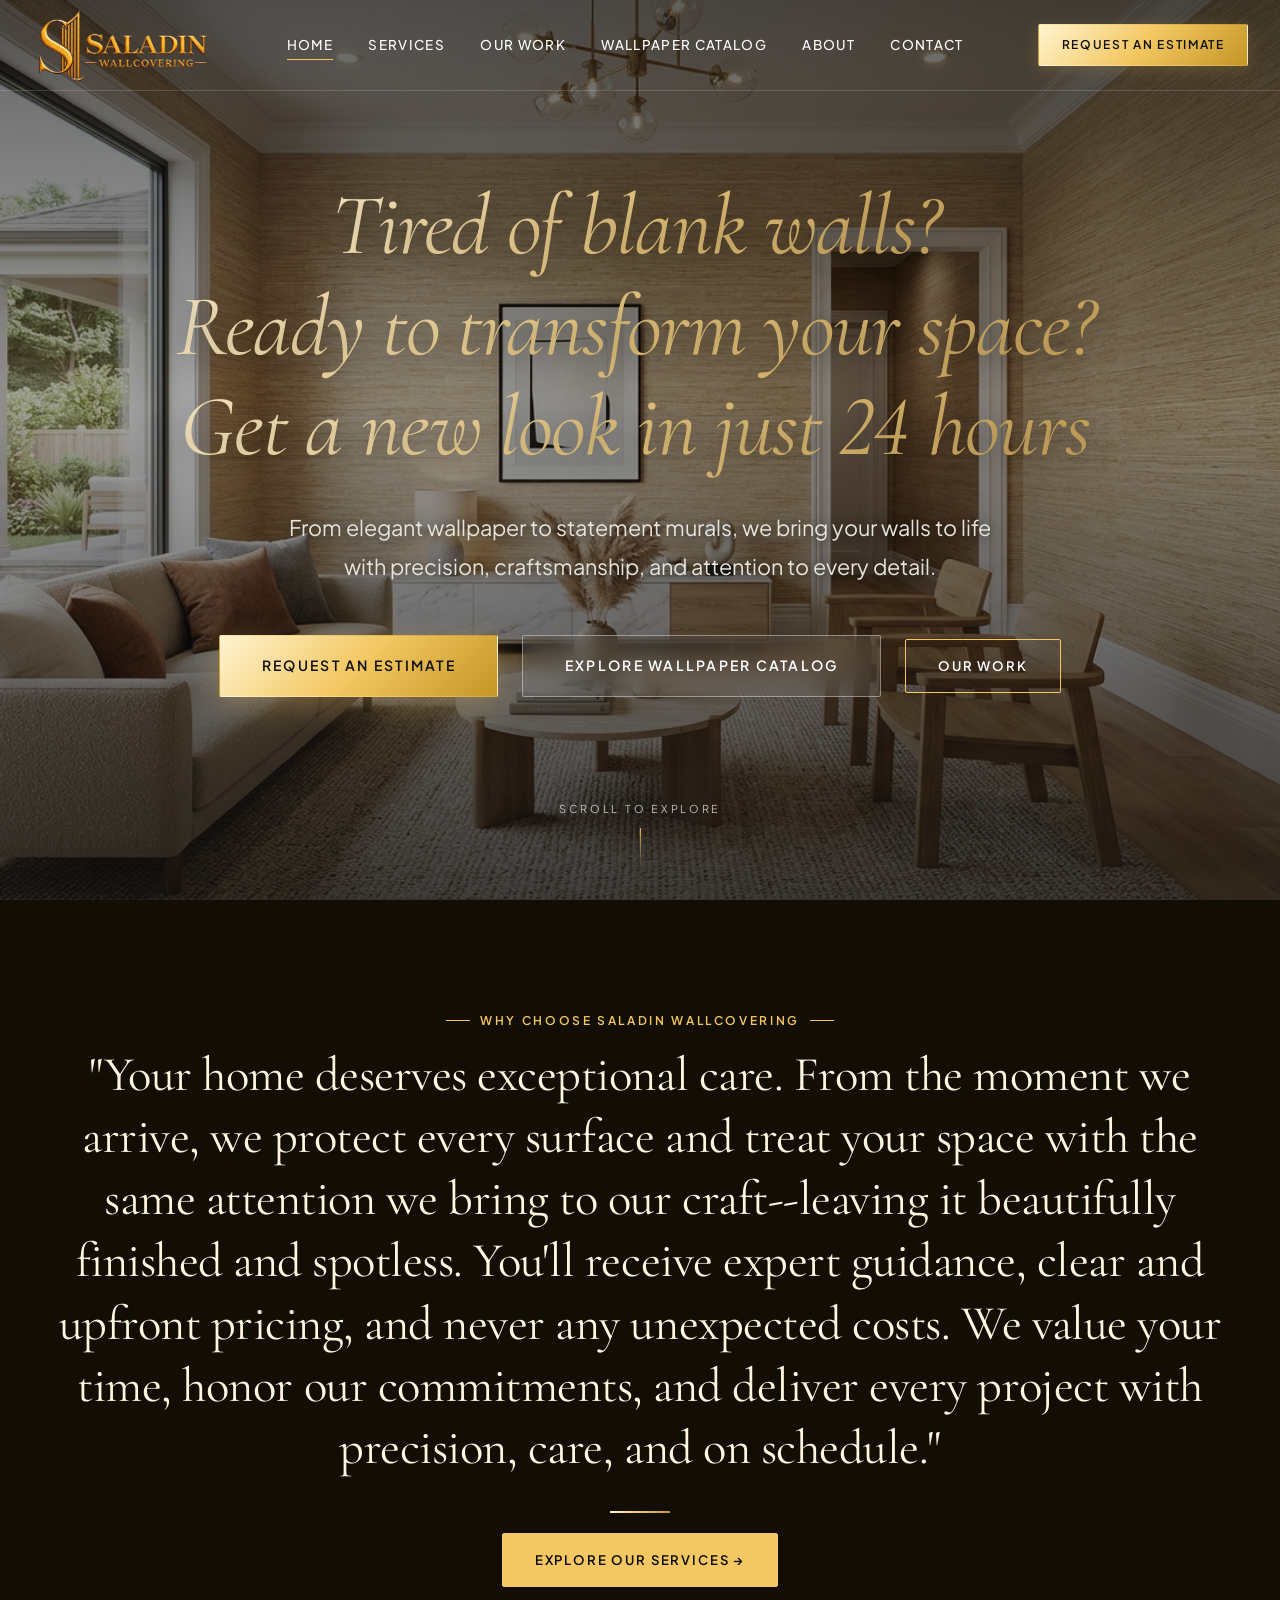
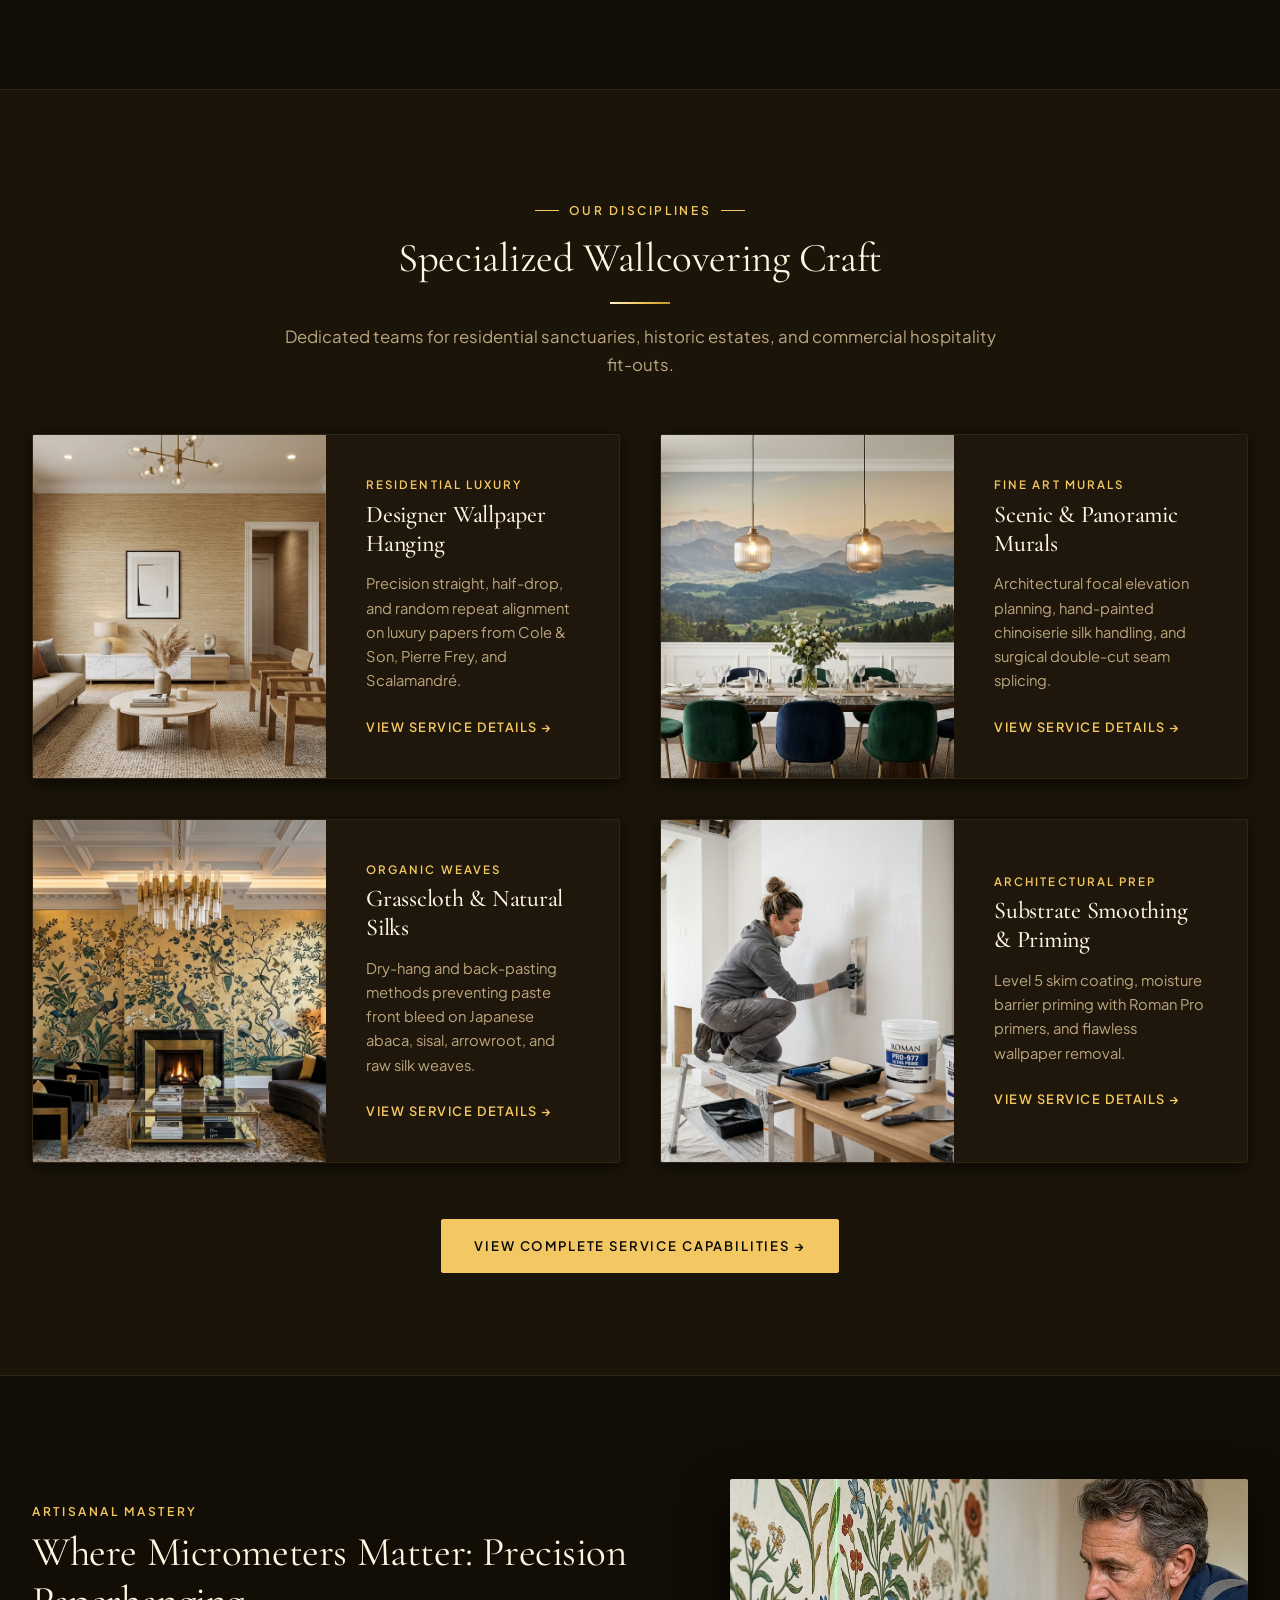
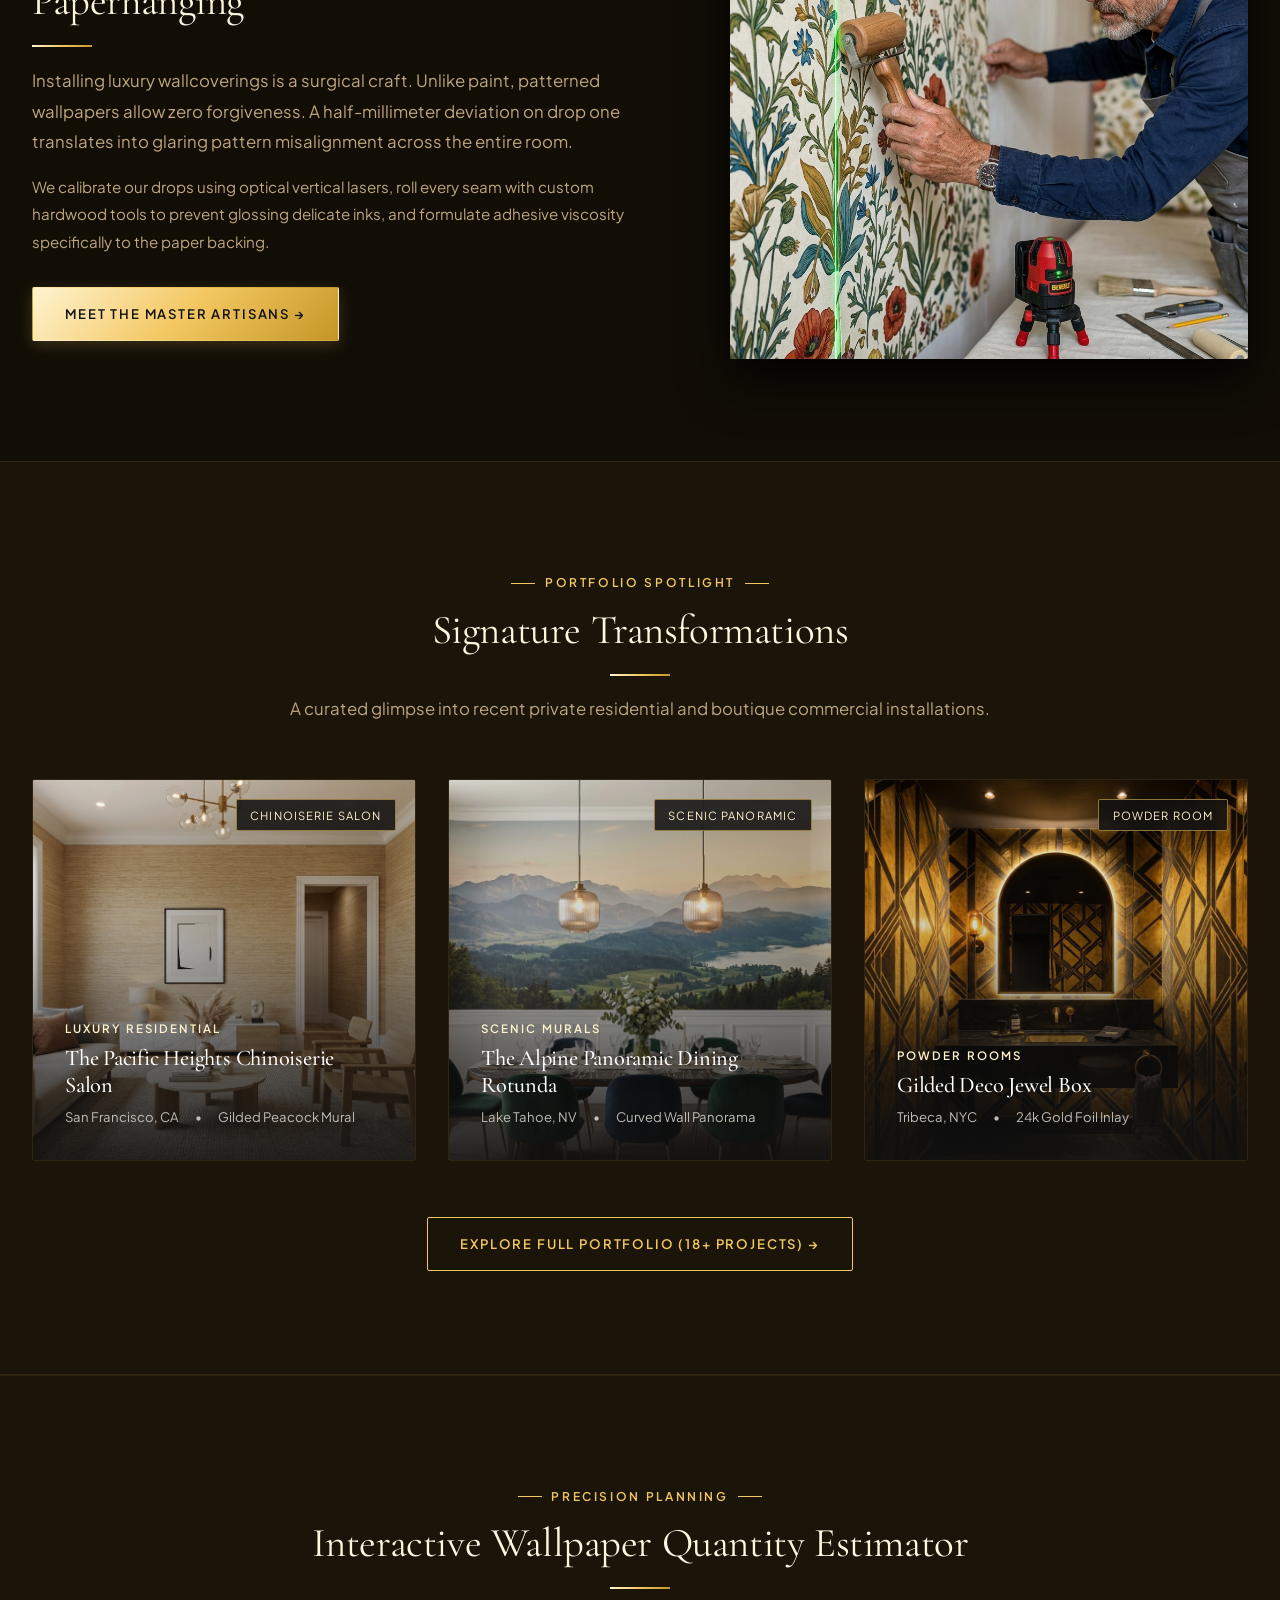
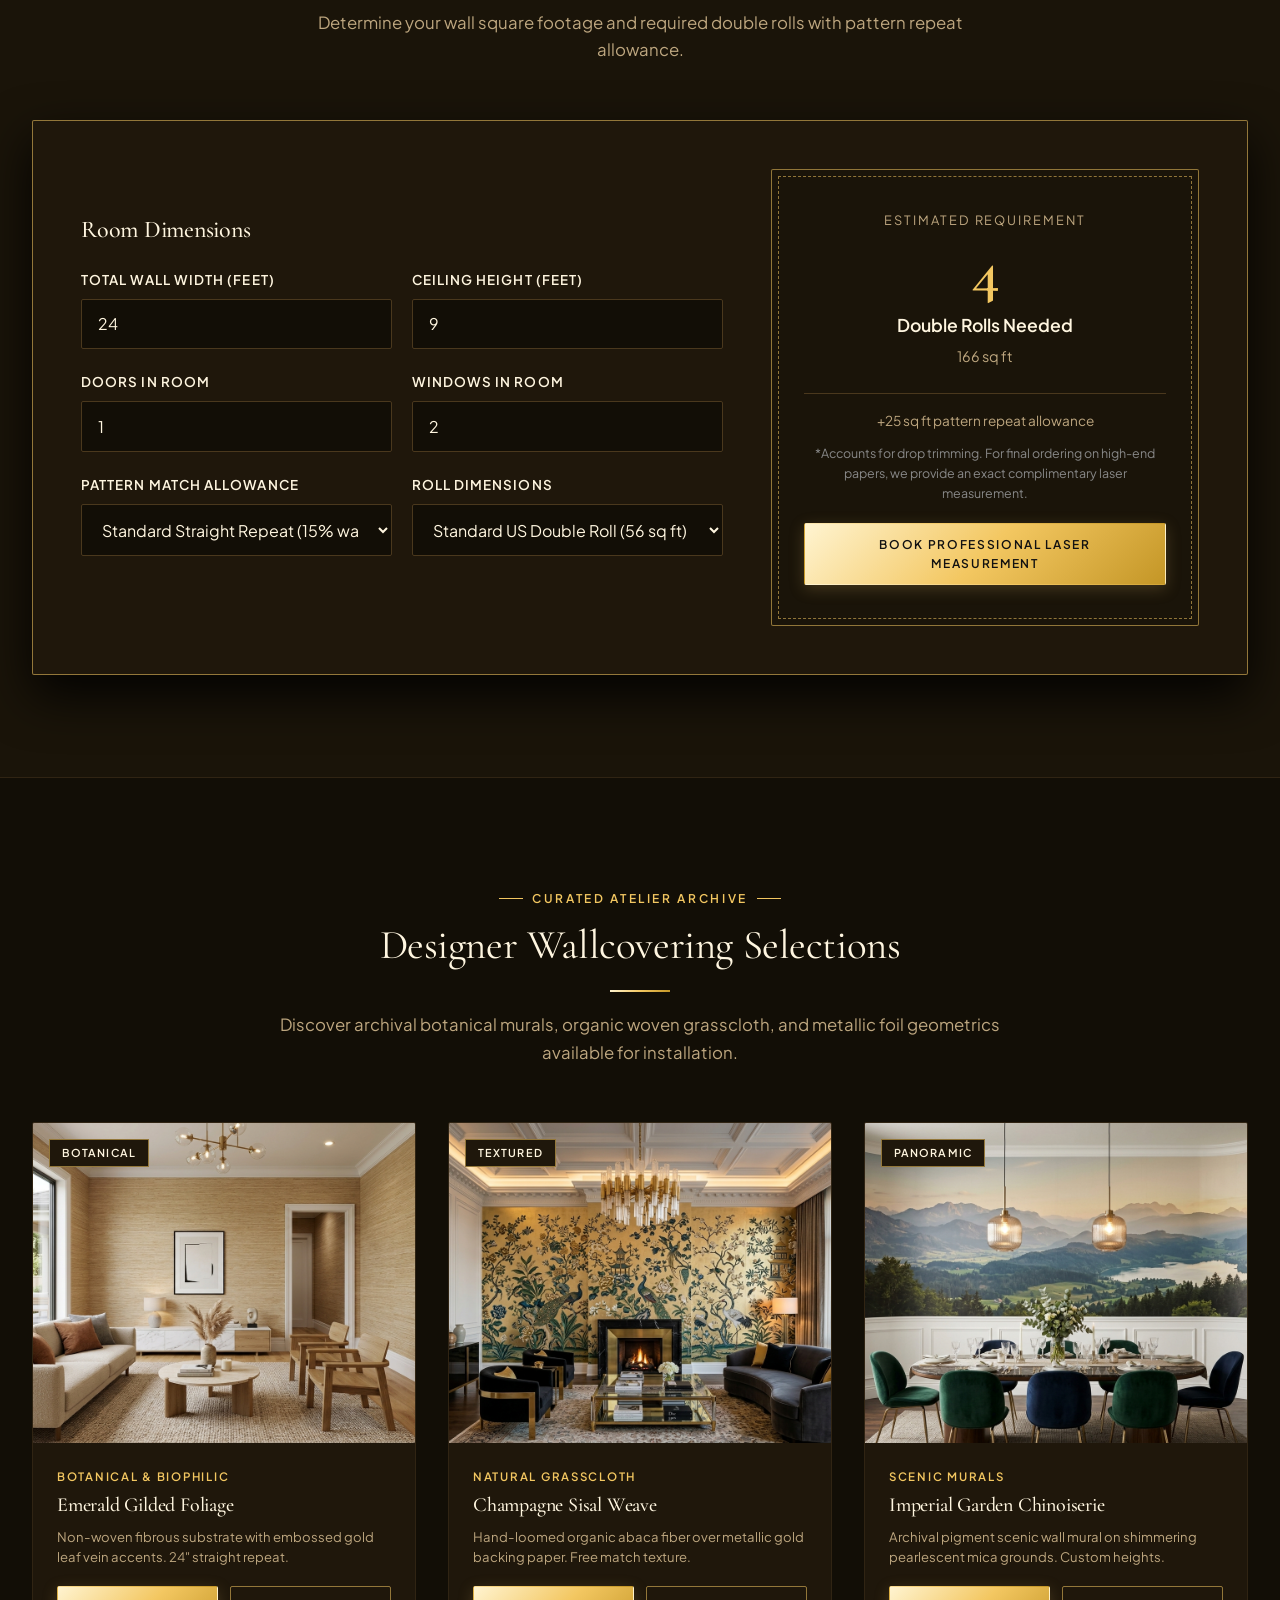
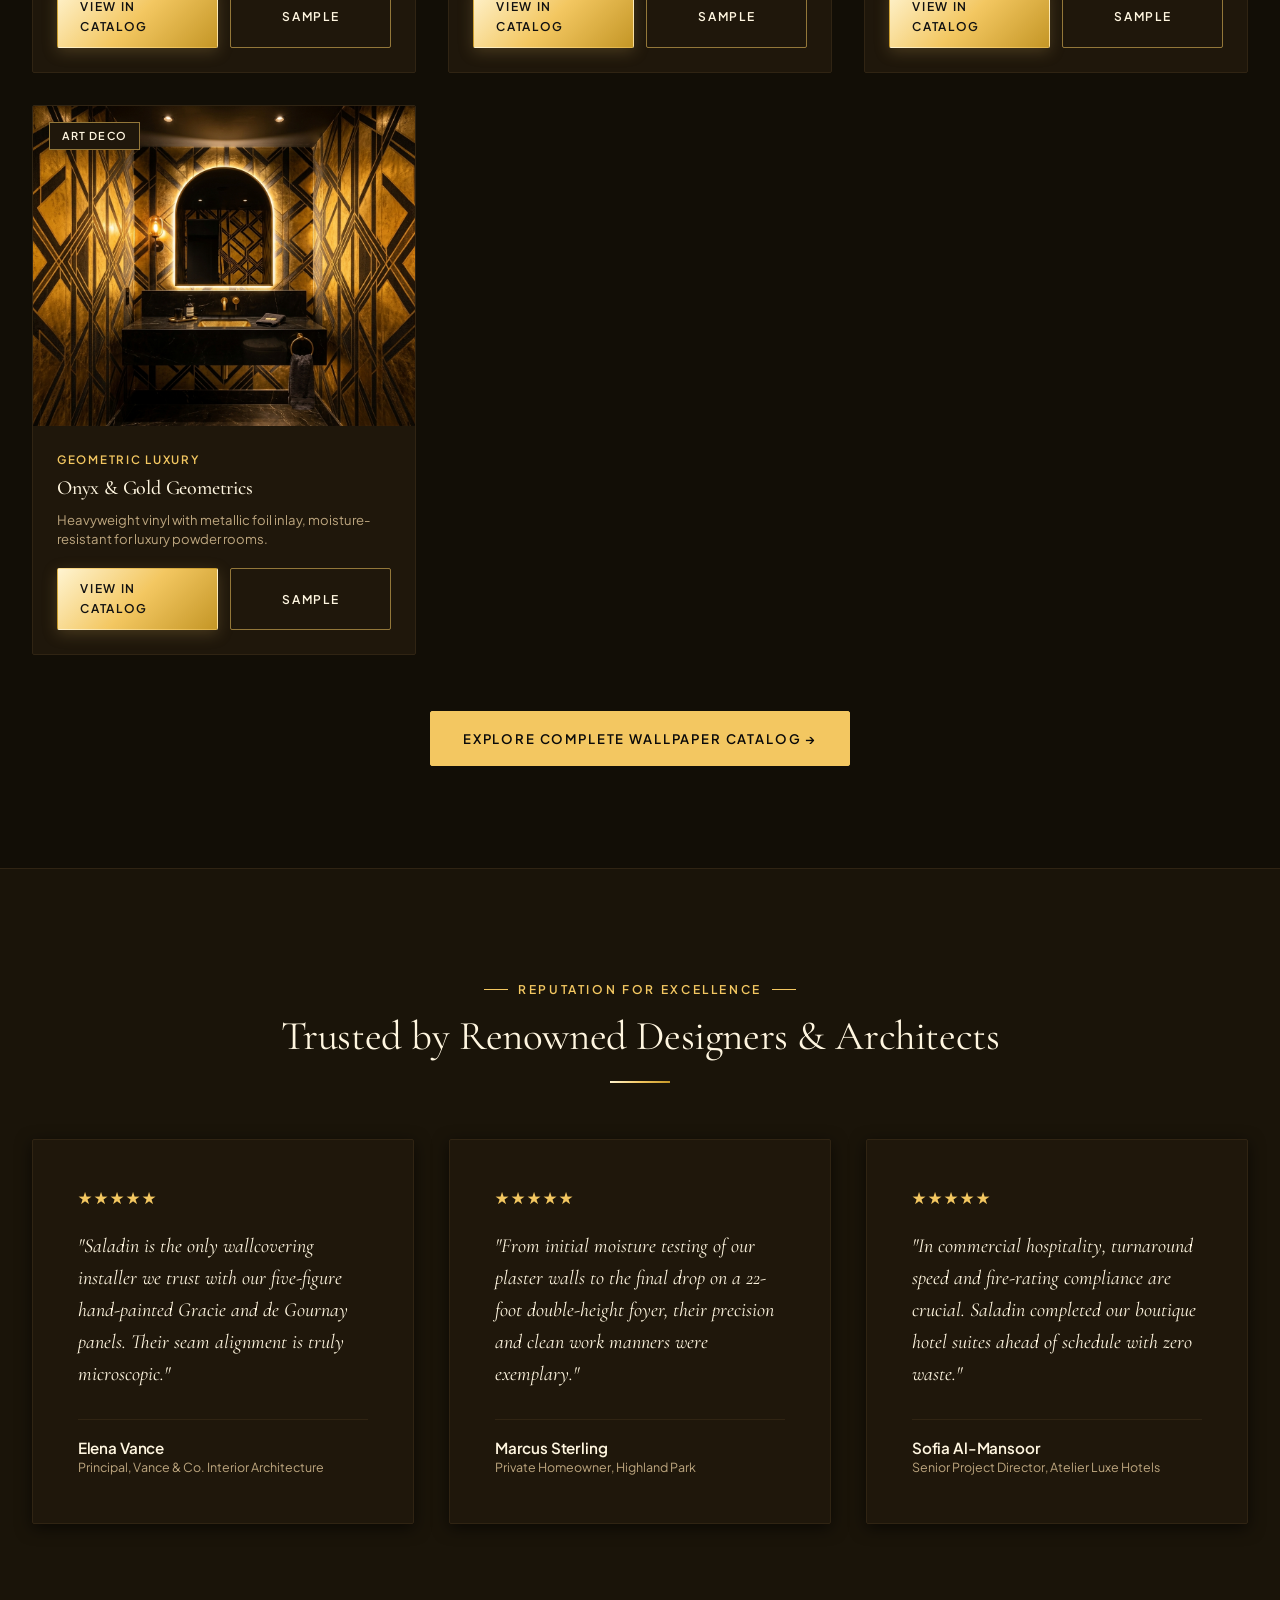
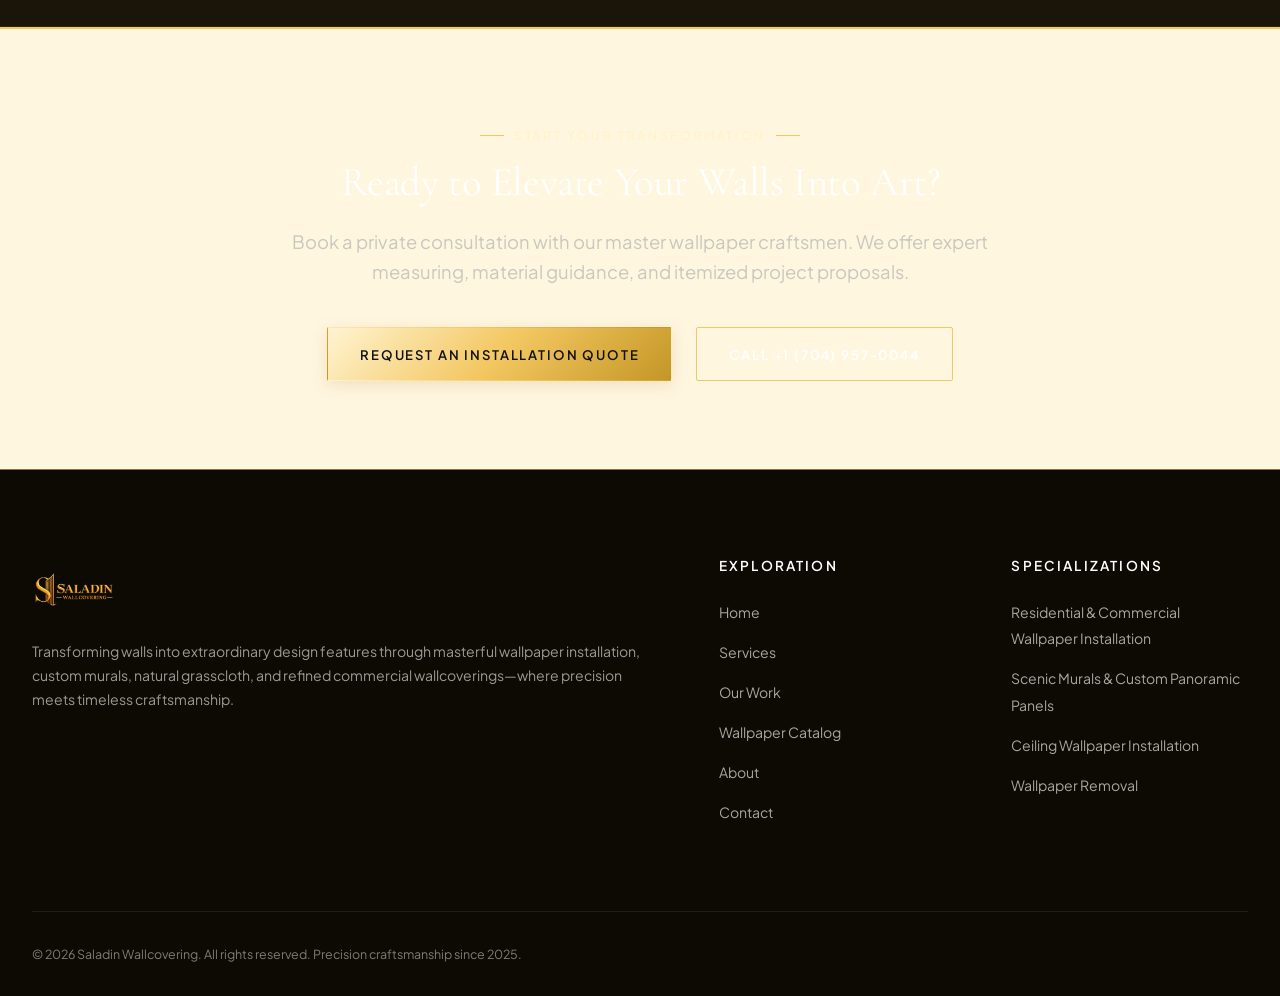
==== commit 142c6228: "footer 5" ====
--- a/index.html
+++ b/index.html
@@ -561,20 +561,33 @@
           </ul>
         </div>
 
-       
-      </div>
-
-      <!-- <div class="footer-bottom">
+        <!-- <div class="footer-col">
+          <h4>Atelier Dispatch</h4>
+          <p style="font-size: 0.85rem; color: #9c9990;">
+            Receive our quarterly catalog of new wallcovering arrivals, pattern pairings, and architectural case studies.
+          </p>
+          <form class="newsletter-form">
+            <input type="email" required placeholder="Enter your email" class="newsletter-input">
+            <button type="submit" class="newsletter-btn">Join</button>
+          </form>
+          <div style="margin-top: 1.5rem; font-size: 0.85rem; color: #9c9990;">
+            Direct Concierge: <a href="tel:+18007252346" style="color: var(--gold-light);">+1 (704) 957-0044</a><br>
+            Email: <a href="mailto:saladinwallcovering@gmail.com" style="color: var(--gold-light);">saladinwallcovering@gmail.com</a>
+          </div>
+        </div> -->
+      </div>
+
+      <div class="footer-bottom">
         <div>
           &copy; 2026 Saladin Wallcovering. All rights reserved. Precision craftsmanship since 2025.
         </div>
-        <div class="footer-socials">
+        <!-- <div class="footer-socials">
           <a href="#">Instagram</a>
           <a href="#">Pinterest</a>
           <a href="#">Architectural Digest</a>
           <a href="#">Houzz Pro</a>
-        </div>
-      </div> -->
+        </div> -->
+      </div>
     </div>
   </footer>
 
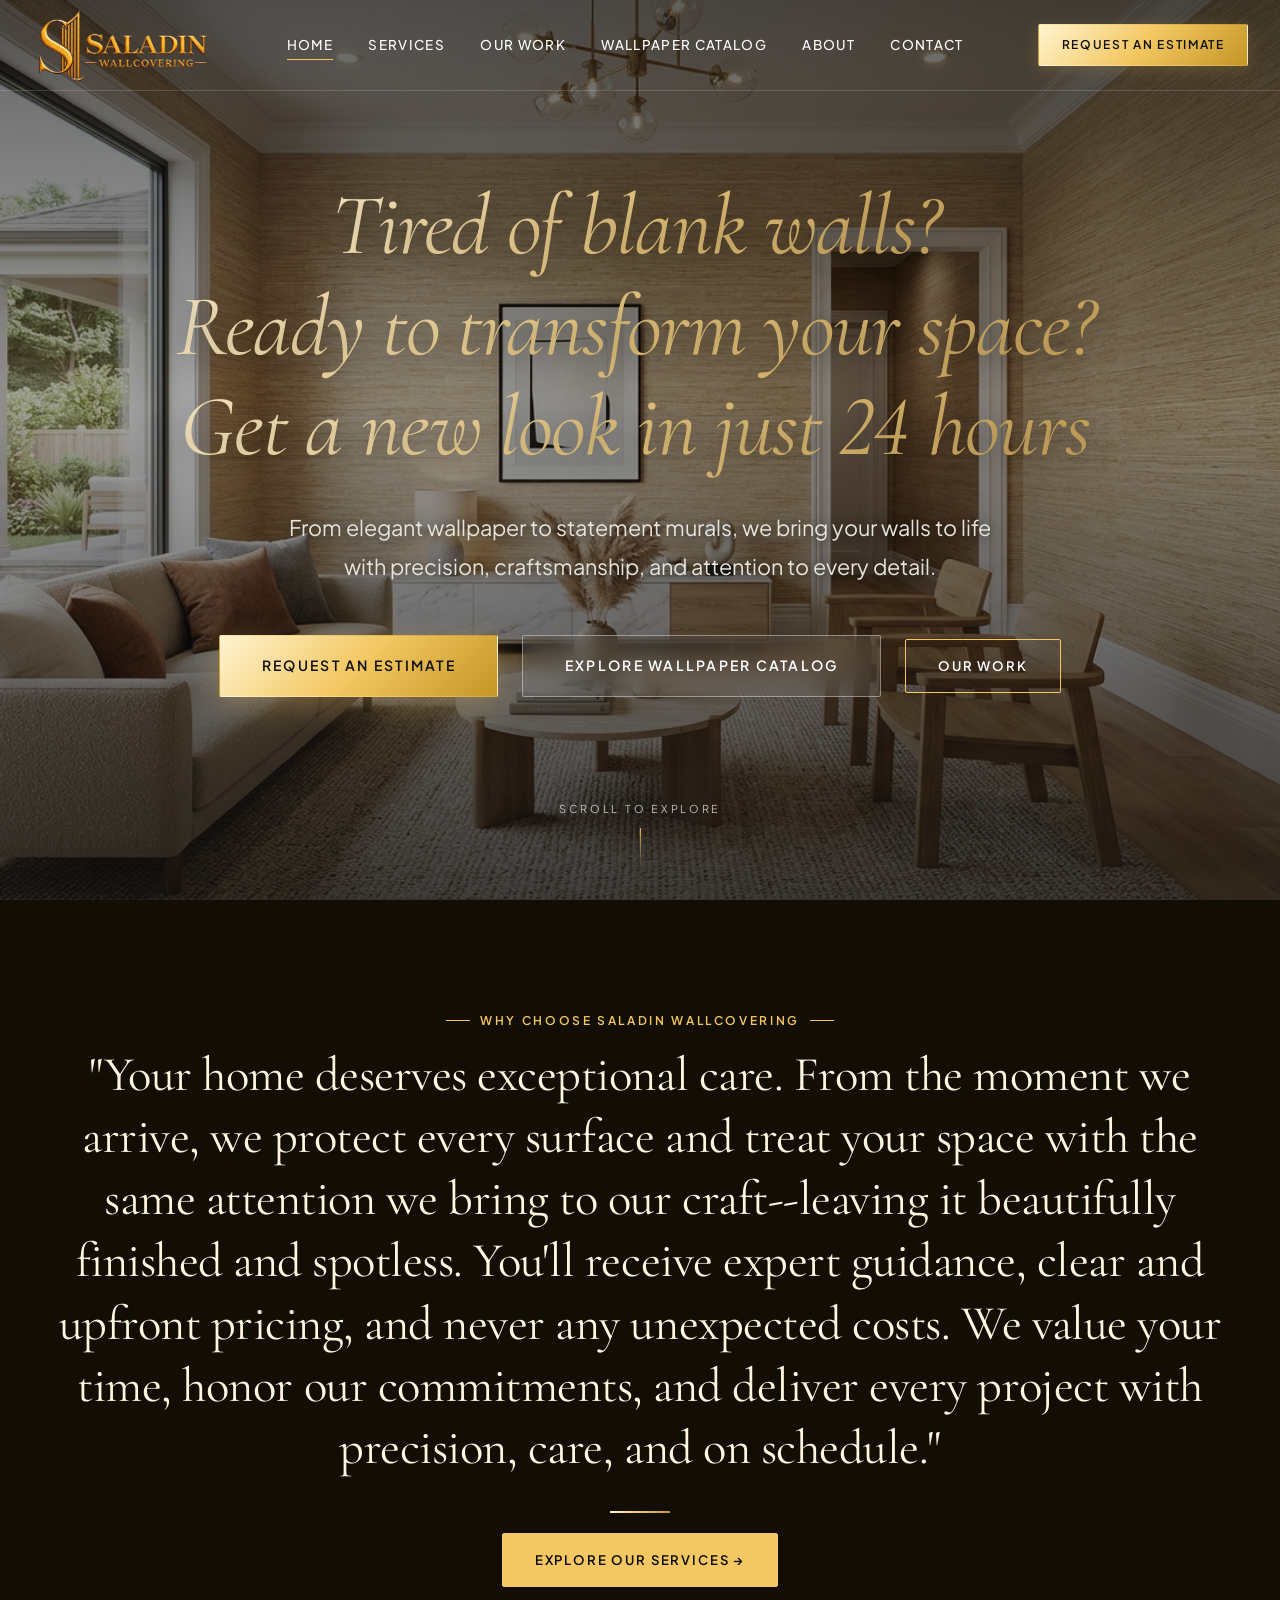
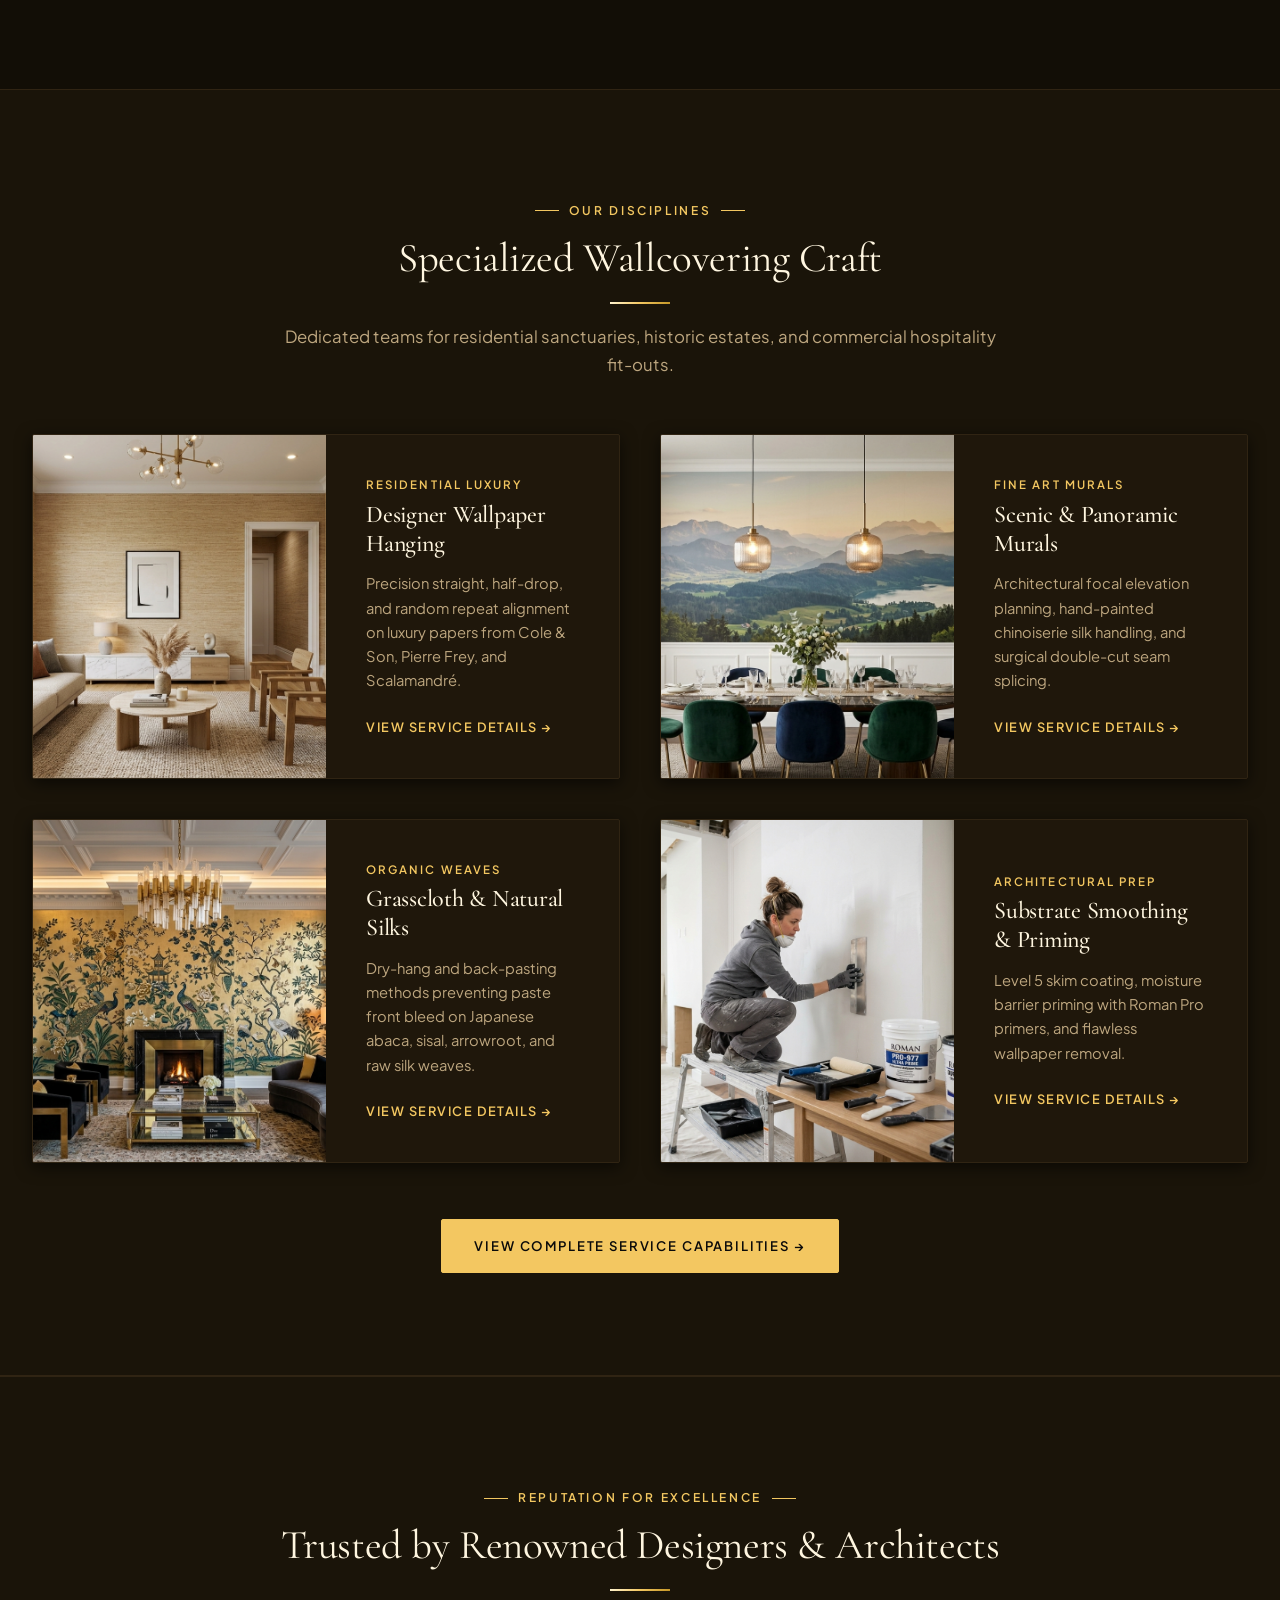
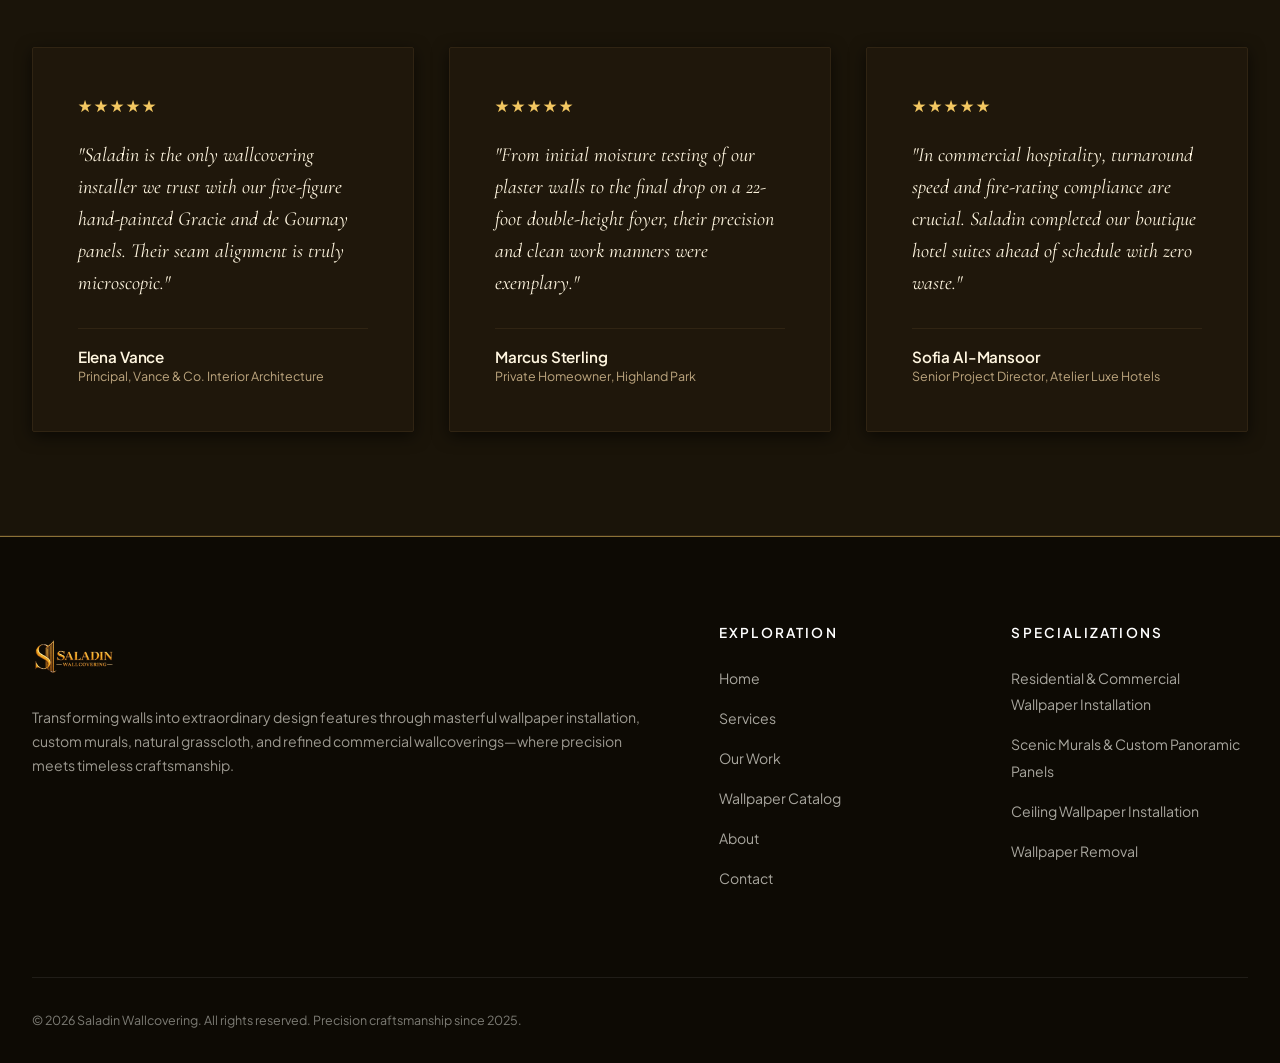
==== commit cb9e8b46: "index" ====
--- a/index.html
+++ b/index.html
@@ -197,254 +197,7 @@
     </div>
   </section>
 
-  <!-- Master Paperhanger Craftsmanship Spotlight -->
-  <section class="section-padding" style="background-color: var(--bg-primary);">
-    <div class="container">
-      <div class="spotlight-grid">
-        <div>
-          <div class="eyebrow eyebrow-no-line" style="margin-bottom: 0.4rem;">ARTISANAL MASTERY</div>
-          <h2>Where Micrometers Matter: Precision Paperhanging</h2>
-          <div class="gold-divider left"></div>
-          <p style="color: var(--text-muted); font-size: 1.05rem; line-height: 1.8;">
-            Installing luxury wallcoverings is a surgical craft. Unlike paint, patterned wallpapers allow zero forgiveness. A half-millimeter deviation on drop one translates into glaring pattern misalignment across the entire room.
-          </p>
-          <p style="color: var(--text-muted); font-size: 0.95rem; line-height: 1.8;">
-            We calibrate our drops using optical vertical lasers, roll every seam with custom hardwood tools to prevent glossing delicate inks, and formulate adhesive viscosity specifically to the paper backing.
-          </p>
-          <div style="margin-top: 2rem;">
-            <a href="about.html" class="btn btn-gold">Meet the Master Artisans &rarr;</a>
-          </div>
-        </div>
-        <div class="spotlight-image">
-          <img src="assets/images/craftsman-installer.jpg" alt="Master paperhanger aligning wallpaper seam with laser level and roller">
-        </div>
-      </div>
-    </div>
-  </section>
-
-  <!-- Featured Work Gallery Preview -->
-  <section class="section-padding" style="background-color: var(--bg-secondary); border-top: 1px solid var(--border-subtle); border-bottom: 1px solid var(--border-subtle);">
-    <div class="container">
-      <div class="section-header">
-        <div class="eyebrow">PORTFOLIO SPOTLIGHT</div>
-        <h2>Signature Transformations</h2>
-        <div class="gold-divider"></div>
-        <p class="section-subtitle">A curated glimpse into recent private residential and boutique commercial installations.</p>
-      </div>
-
-      <div class="work-grid">
-        <!-- Project 1 -->
-        <div class="work-card" onclick="window.location.href='work.html'">
-          <div class="work-badge">Chinoiserie Salon</div>
-          <div class="work-card-media">
-            <img src="assets/images/hero-wallcovering.jpg" alt="The Pacific Heights Chinoiserie Salon">
-            <div class="work-card-overlay">
-              <span class="work-card-category">Luxury Residential</span>
-              <h3 class="work-card-title">The Pacific Heights Chinoiserie Salon</h3>
-              <div class="work-card-specs">
-                <span>San Francisco, CA</span> &bull; <span>Gilded Peacock Mural</span>
-              </div>
-            </div>
-          </div>
-        </div>
-
-        <!-- Project 2 -->
-        <div class="work-card" onclick="window.location.href='work.html'">
-          <div class="work-badge">Scenic Panoramic</div>
-          <div class="work-card-media">
-            <img src="assets/images/scenic-mural.jpg" alt="The Alpine Panoramic Dining Rotunda">
-            <div class="work-card-overlay">
-              <span class="work-card-category">Scenic Murals</span>
-              <h3 class="work-card-title">The Alpine Panoramic Dining Rotunda</h3>
-              <div class="work-card-specs">
-                <span>Lake Tahoe, NV</span> &bull; <span>Curved Wall Panorama</span>
-              </div>
-            </div>
-          </div>
-        </div>
-
-        <!-- Project 3 -->
-        <div class="work-card" onclick="window.location.href='work.html'">
-          <div class="work-badge">Powder Room</div>
-          <div class="work-card-media">
-            <img src="assets/images/gilded-powder-room.jpg" alt="Gilded Art Deco Jewel Box Powder Room">
-            <div class="work-card-overlay">
-              <span class="work-card-category">Powder Rooms</span>
-              <h3 class="work-card-title">Gilded Deco Jewel Box</h3>
-              <div class="work-card-specs">
-                <span>Tribeca, NYC</span> &bull; <span>24k Gold Foil Inlay</span>
-              </div>
-            </div>
-          </div>
-        </div>
-      </div>
-
-      <div style="text-align: center; margin-top: 3.5rem;">
-        <a href="work.html" class="btn btn-outline-gold">Explore Full Portfolio (18+ Projects) &rarr;</a>
-      </div>
-    </div>
-  </section>
-
-  <!-- Interactive Wallpaper Roll Calculator Section -->
-  <section class="section-padding" style="background-color: var(--bg-secondary); border-top: 1px solid var(--border-subtle); border-bottom: 1px solid var(--border-subtle);">
-    <div class="container">
-      <div class="section-header">
-        <div class="eyebrow">PRECISION PLANNING</div>
-        <h2>Interactive Wallpaper Quantity Estimator</h2>
-        <div class="gold-divider"></div>
-        <p class="section-subtitle">Determine your wall square footage and required double rolls with pattern repeat allowance.</p>
-      </div>
-
-      <div class="calculator-box">
-        <form id="wallpaperCalculatorForm" onsubmit="event.preventDefault();">
-          <div class="calculator-grid">
-            <div>
-              <h3 style="margin-bottom: 1.5rem; font-size: 1.5rem;">Room Dimensions</h3>
-              
-              <div class="calc-row-2">
-                <div class="calc-form-group">
-                  <label for="wallWidth">Total Wall Width (Feet)</label>
-                  <input type="number" id="wallWidth" class="calc-input" value="24" min="1" step="0.5">
-                </div>
-                <div class="calc-form-group">
-                  <label for="wallHeight">Ceiling Height (Feet)</label>
-                  <input type="number" id="wallHeight" class="calc-input" value="9" min="1" step="0.5">
-                </div>
-              </div>
-
-              <div class="calc-row-2">
-                <div class="calc-form-group">
-                  <label for="wallDoors">Doors in Room</label>
-                  <input type="number" id="wallDoors" class="calc-input" value="1" min="0">
-                </div>
-                <div class="calc-form-group">
-                  <label for="wallWindows">Windows in Room</label>
-                  <input type="number" id="wallWindows" class="calc-input" value="2" min="0">
-                </div>
-              </div>
-
-              <div class="calc-row-2">
-                <div class="calc-form-group">
-                  <label for="patternRepeat">Pattern Match Allowance</label>
-                  <select id="patternRepeat" class="calc-input">
-                    <option value="1.10">Random / No Match (10% waste)</option>
-                    <option value="1.15" selected>Standard Straight Repeat (15% waste)</option>
-                    <option value="1.22">Large Half-Drop Repeat (22% waste)</option>
-                    <option value="1.28">Scenic / Custom Mural (28% waste)</option>
-                  </select>
-                </div>
-                <div class="calc-form-group">
-                  <label for="rollType">Roll Dimensions</label>
-                  <select id="rollType" class="calc-input">
-                    <option value="56" selected>Standard US Double Roll (56 sq ft)</option>
-                    <option value="53">Euro Standard Roll (53 sq ft)</option>
-                    <option value="28">Single Roll (28 sq ft)</option>
-                  </select>
-                </div>
-              </div>
-            </div>
-
-            <div class="calc-result-panel">
-              <div class="calc-result-label">ESTIMATED REQUIREMENT</div>
-              <div id="calcRollsOutput" class="calc-rolls-num">5</div>
-              <div style="font-weight: 600; font-size: 1.1rem; color: var(--text-dark); margin-bottom: 0.3rem;">Double Rolls Needed</div>
-              <div id="calcAreaOutput" style="color: var(--text-muted); font-size: 0.9rem;">166 sq ft net area</div>
-              
-              <div class="calc-breakdown">
-                <div id="calcWasteOutput">+25 sq ft pattern repeat allowance</div>
-                <p style="margin-top: 0.8rem; font-size: 0.78rem; color: #888;">*Accounts for drop trimming. For final ordering on high-end papers, we provide an exact complimentary laser measurement.</p>
-                <div style="margin-top: 1.2rem;">
-                  <a href="contact.html" class="btn btn-gold btn-sm" style="width: 100%;">Book Professional Laser Measurement</a>
-                </div>
-              </div>
-            </div>
-          </div>
-        </form>
-      </div>
-    </div>
-  </section>
-
-  <!-- Curated Wallpaper Catalog Archive Teaser -->
-  <section class="section-padding" style="background-color: var(--bg-primary);">
-    <div class="container">
-      <div class="section-header">
-        <div class="eyebrow">CURATED ATELIER ARCHIVE</div>
-        <h2>Designer Wallcovering Selections</h2>
-        <div class="gold-divider"></div>
-        <p class="section-subtitle">Discover archival botanical murals, organic woven grasscloth, and metallic foil geometrics available for installation.</p>
-      </div>
-
-      <div class="catalog-grid">
-        <div class="catalog-card">
-          <div class="catalog-card-media">
-            <span class="catalog-tag">Botanical</span>
-            <img src="assets/images/hero-wallcovering.jpg" alt="Emerald Gilded Foliage luxury wallpaper">
-          </div>
-          <div class="catalog-card-body">
-            <span class="catalog-category">Botanical & Biophilic</span>
-            <h4 class="catalog-title">Emerald Gilded Foliage</h4>
-            <div class="catalog-specs">Non-woven fibrous substrate with embossed gold leaf vein accents. 24" straight repeat.</div>
-            <div class="catalog-card-actions">
-              <a href="catalog.html" class="btn btn-gold btn-sm">View in Catalog</a>
-              <button onclick="orderSample('Emerald Gilded Foliage')" class="btn btn-outline-dark btn-sm">Sample</button>
-            </div>
-          </div>
-        </div>
-
-        <div class="catalog-card">
-          <div class="catalog-card-media">
-            <span class="catalog-tag">Textured</span>
-            <img src="assets/images/grasscloth-wall.jpg" alt="Champagne Japanese Sisal Weave wallpaper">
-          </div>
-          <div class="catalog-card-body">
-            <span class="catalog-category">Natural Grasscloth</span>
-            <h4 class="catalog-title">Champagne Sisal Weave</h4>
-            <div class="catalog-specs">Hand-loomed organic abaca fiber over metallic gold backing paper. Free match texture.</div>
-            <div class="catalog-card-actions">
-              <a href="catalog.html" class="btn btn-gold btn-sm">View in Catalog</a>
-              <button onclick="orderSample('Champagne Sisal Weave')" class="btn btn-outline-dark btn-sm">Sample</button>
-            </div>
-          </div>
-        </div>
-
-        <div class="catalog-card">
-          <div class="catalog-card-media">
-            <span class="catalog-tag">Panoramic</span>
-            <img src="assets/images/scenic-mural.jpg" alt="Chinoiserie Imperial Garden mural">
-          </div>
-          <div class="catalog-card-body">
-            <span class="catalog-category">Scenic Murals</span>
-            <h4 class="catalog-title">Imperial Garden Chinoiserie</h4>
-            <div class="catalog-specs">Archival pigment scenic wall mural on shimmering pearlescent mica grounds. Custom heights.</div>
-            <div class="catalog-card-actions">
-              <a href="catalog.html" class="btn btn-gold btn-sm">View in Catalog</a>
-              <button onclick="orderSample('Imperial Garden Chinoiserie')" class="btn btn-outline-dark btn-sm">Sample</button>
-            </div>
-          </div>
-        </div>
-
-        <div class="catalog-card">
-          <div class="catalog-card-media">
-            <span class="catalog-tag">Art Deco</span>
-            <img src="assets/images/gilded-powder-room.jpg" alt="Onyx & Gold Geometrics luxury wallpaper">
-          </div>
-          <div class="catalog-card-body">
-            <span class="catalog-category">Geometric Luxury</span>
-            <h4 class="catalog-title">Onyx & Gold Geometrics</h4>
-            <div class="catalog-specs">Heavyweight vinyl with metallic foil inlay, moisture-resistant for luxury powder rooms.</div>
-            <div class="catalog-card-actions">
-              <a href="catalog.html" class="btn btn-gold btn-sm">View in Catalog</a>
-              <button onclick="orderSample('Onyx & Gold Geometrics')" class="btn btn-outline-dark btn-sm">Sample</button>
-            </div>
-          </div>
-        </div>
-      </div>
-
-      <div style="text-align: center; margin-top: 3.5rem;">
-        <a href="catalog.html" class="btn btn-black">Explore Complete Wallpaper Catalog &rarr;</a>
-      </div>
-    </div>
-  </section>
+
 
   <!-- Designer & Client Testimonials -->
   <section class="section-padding testimonials-section">
@@ -498,20 +251,7 @@
     </div>
   </section>
 
-  <!-- Luxury Call To Action Banner -->
-  <section class="luxury-cta-banner">
-    <div class="container">
-      <div class="cta-banner-content">
-        <div class="eyebrow" style="color: var(--gold-light);">START YOUR TRANSFORMATION</div>
-        <h2>Ready to Elevate Your Walls Into Art?</h2>
-        <p>Book a private consultation with our master wallpaper craftsmen. We offer expert measuring, material guidance, and itemized project proposals.</p>
-        <div class="cta-actions">
-          <a href="contact.html" class="btn btn-gold">Request an Installation Quote</a>
-          <a href="tel:+18007252346" class="btn btn-outline-gold" style="color: #fff; border-color: var(--gold-base);">Call +1 (704) 957-0044</a>
-        </div>
-      </div>
-    </div>
-  </section>
+
 
   <!-- Global Modal Container -->
   <div id="globalModal" class="modal-backdrop">
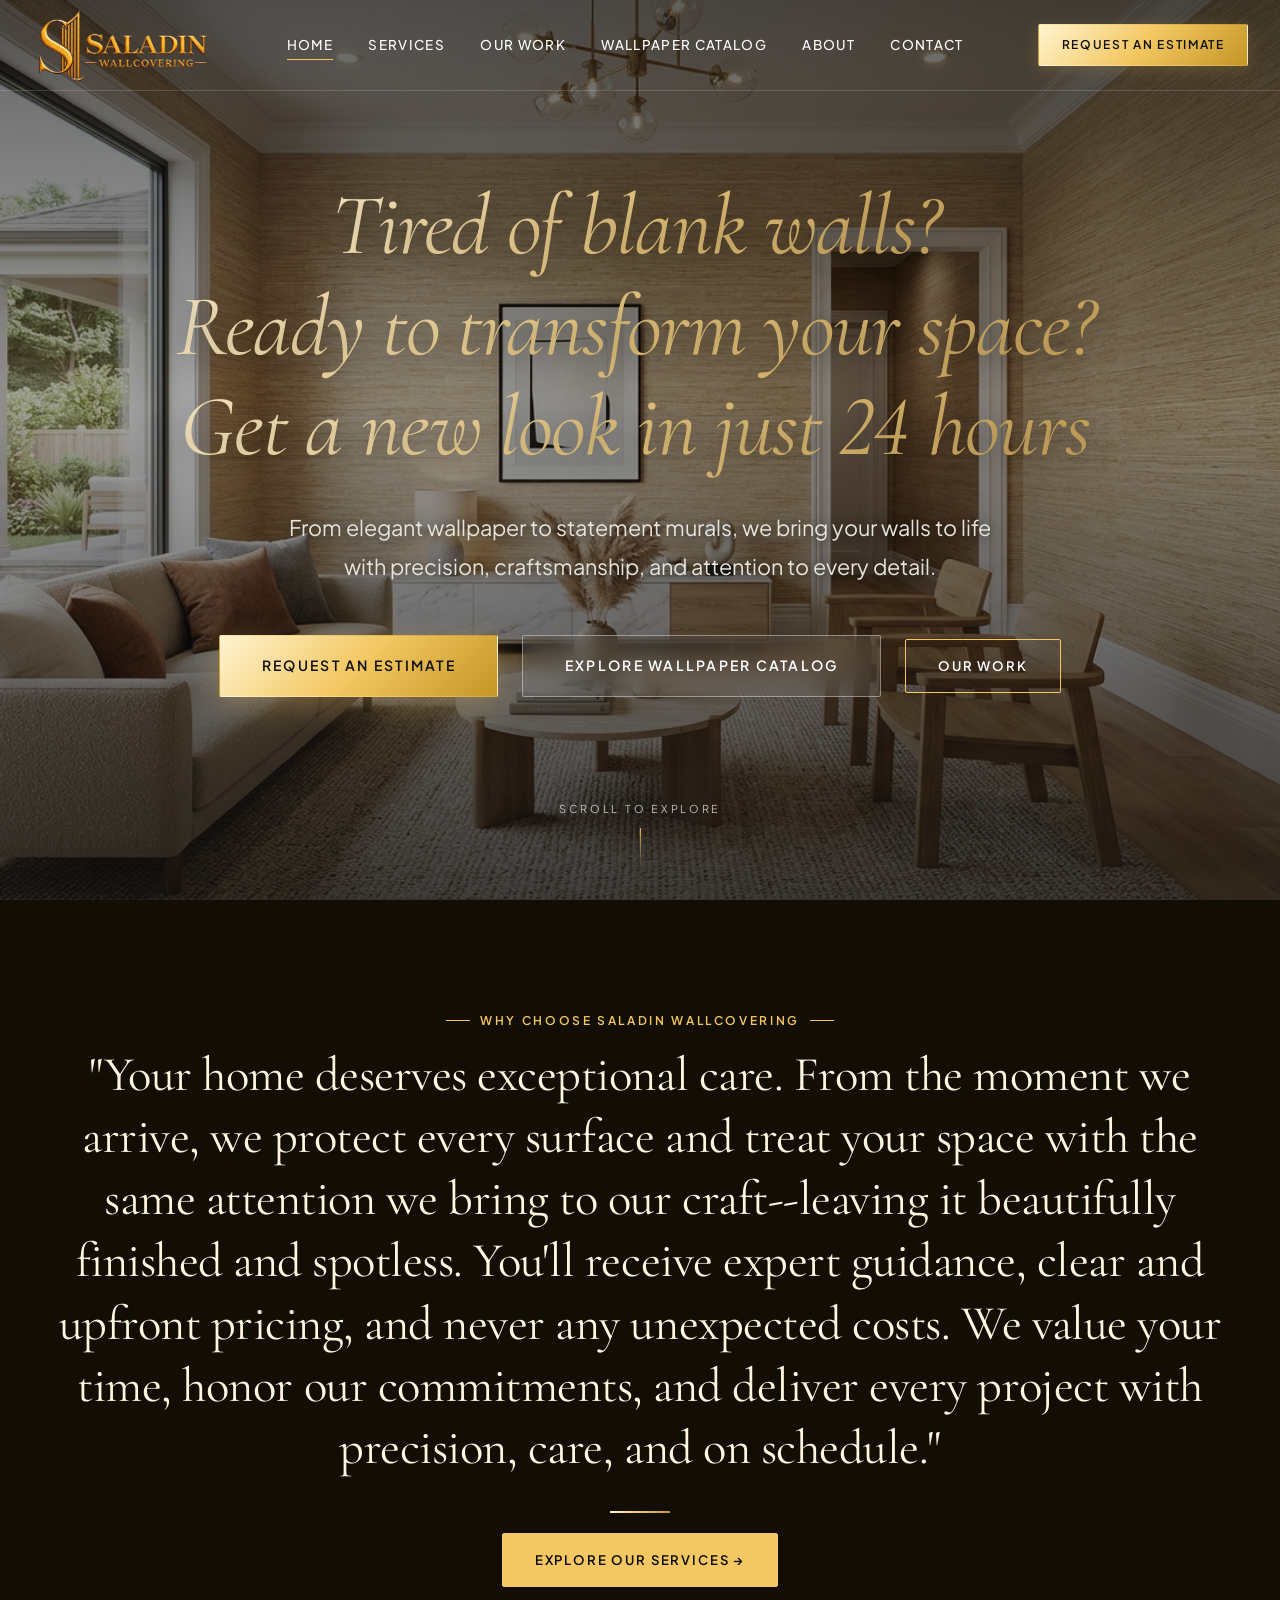
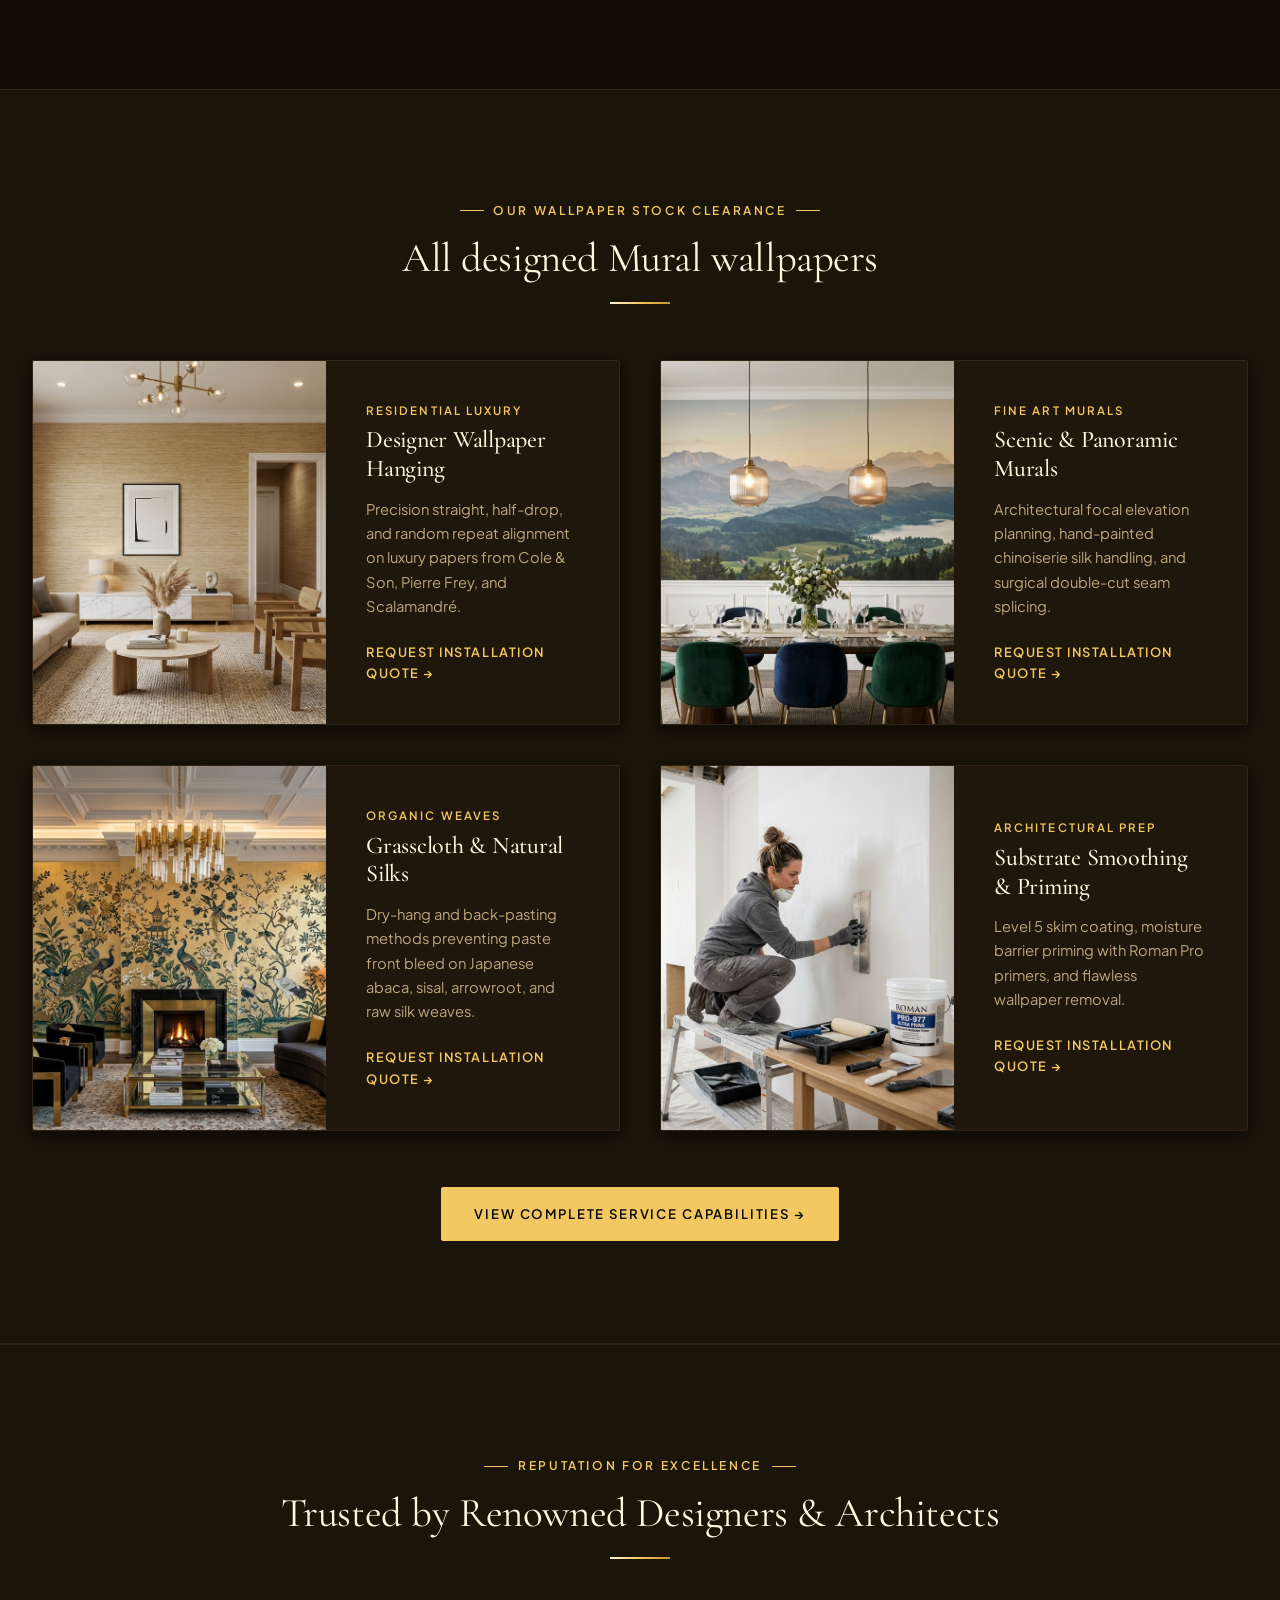
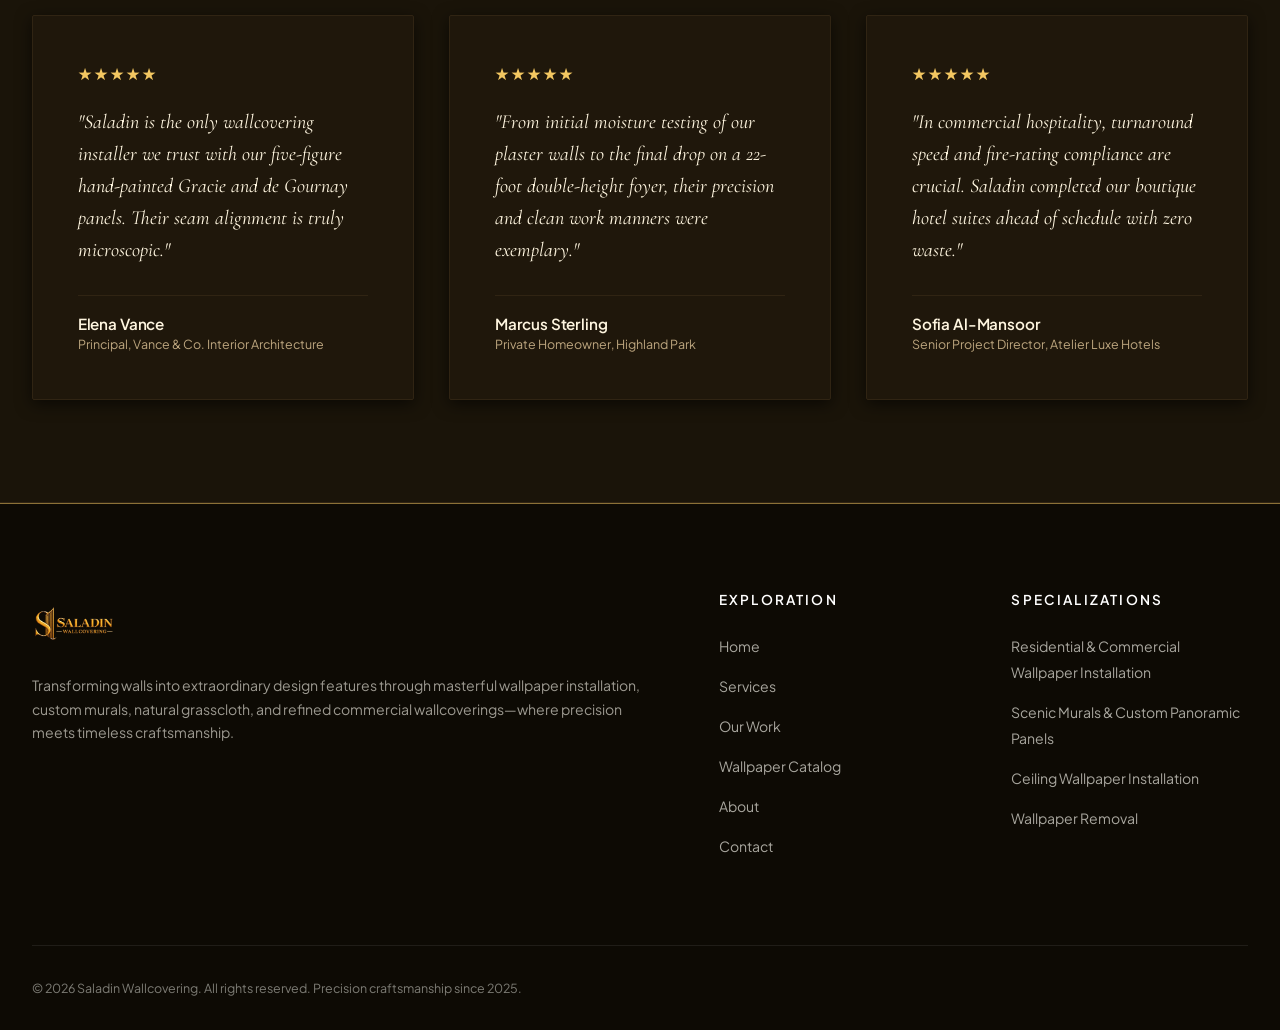
==== commit f0709353: "home" ====
--- a/index.html
+++ b/index.html
@@ -9,6 +9,7 @@
   <link rel="icon" type="image/png" href="logo.png">
   <link rel="preconnect" href="https://fonts.googleapis.com">
   <link rel="preconnect" href="https://fonts.gstatic.com" crossorigin>
+
 </head>
 <body>
 
@@ -121,10 +122,10 @@
   <section class="section-padding" style="background-color: var(--bg-secondary); border-top: 1px solid var(--border-subtle); border-bottom: 1px solid var(--border-subtle);">
     <div class="container">
       <div class="section-header">
-        <div class="eyebrow">OUR DISCIPLINES</div>
-        <h2>Specialized Wallcovering Craft</h2>
+        <div class="eyebrow">Our Wallpaper Stock Clearance</div>
+        <h2>All designed Mural wallpapers</h2>
         <div class="gold-divider"></div>
-        <p class="section-subtitle">Dedicated teams for residential sanctuaries, historic estates, and commercial hospitality fit-outs.</p>
+        <!-- <p class="section-subtitle">All designed Mural wallpapers</p> -->
       </div>
 
       <div class="card-grid-2">
@@ -140,7 +141,7 @@
             <p style="font-size: 0.92rem; color: var(--text-muted); line-height: 1.65; margin-bottom: 1.5rem;">
               Precision straight, half-drop, and random repeat alignment on luxury papers from Cole & Son, Pierre Frey, and Scalamandré.
             </p>
-            <a href="services.html#residential" class="card-link">View Service Details &rarr;</a>
+            <a href="contact.html?service=grasscloth" class="card-link">REQUEST INSTALLATION QUOTE &rarr;</a>
           </div>
         </div>
 
@@ -155,7 +156,7 @@
             <p style="font-size: 0.92rem; color: var(--text-muted); line-height: 1.65; margin-bottom: 1.5rem;">
               Architectural focal elevation planning, hand-painted chinoiserie silk handling, and surgical double-cut seam splicing.
             </p>
-            <a href="services.html#murals" class="card-link">View Service Details &rarr;</a>
+            <a href="contact.html?service=grasscloth" class="card-link">REQUEST INSTALLATION QUOTE &rarr;</a>
           </div>
         </div>
 
@@ -170,7 +171,7 @@
             <p style="font-size: 0.92rem; color: var(--text-muted); line-height: 1.65; margin-bottom: 1.5rem;">
               Dry-hang and back-pasting methods preventing paste front bleed on Japanese abaca, sisal, arrowroot, and raw silk weaves.
             </p>
-            <a href="services.html#grasscloth" class="card-link">View Service Details &rarr;</a>
+            <a href="contact.html?service=grasscloth" class="card-link">REQUEST INSTALLATION QUOTE &rarr;</a>
           </div>
         </div>
 
@@ -185,7 +186,7 @@
             <p style="font-size: 0.92rem; color: var(--text-muted); line-height: 1.65; margin-bottom: 1.5rem;">
               Level 5 skim coating, moisture barrier priming with Roman Pro primers, and flawless wallpaper removal.
             </p>
-            <a href="services.html#restoration" class="card-link">View Service Details &rarr;</a>
+            <a href="contact.html?service=grasscloth" class="card-link">REQUEST INSTALLATION QUOTE &rarr;</a>
           </div>
         </div>
 
--- a/css/styles.css
+++ b/css/styles.css
@@ -1188,7 +1188,7 @@
 
 .filter-btn {
   background: transparent;
-  border: 1px solid var(--border-mid);
+  border: 1px solid #f3c761;
   padding: 0.65rem 1.6rem;
   border-radius: var(--radius-xs);
   font-size: 0.82rem;
@@ -1222,32 +1222,37 @@
   border-radius: var(--radius-xs);
   overflow: hidden;
   background-color: var(--bg-card);
-  border: 1px solid var(--border-subtle);
+  border: 1px solid #f3c761;
+  padding: 10px;
   transition: all var(--transition-smooth);
   cursor: pointer;
 }
 
 .work-card:hover {
-  box-shadow: var(--shadow-lg);
-  border-color: var(--gold-border);
+  box-shadow: 0 10px 30px rgba(243, 199, 97, 0.3);
+  border-color: #ffd978;
   transform: translateY(-4px);
 }
 
 .work-card-media {
   position: relative;
-  height: 380px;
+  height: 480px;
   overflow: hidden;
 }
 
+.work-card img,
 .work-card-media img {
   width: 100%;
-  height: 100%;
+  height: 480px;
   object-fit: cover;
-  transition: transform 0.8s cubic-bezier(0.16, 1, 0.3, 1);
-}
-
+  display: block;
+  border-radius: 1px;
+  transition: transform 0.6s cubic-bezier(0.16, 1, 0.3, 1);
+}
+
+.work-card:hover img,
 .work-card:hover .work-card-media img {
-  transform: scale(1.06);
+  transform: scale(1.02);
 }
 
 .work-card-overlay {
@@ -2868,8 +2873,9 @@
     margin-bottom: 3.5rem;
   }
 
+  .work-card img,
   .work-card-media {
-    height: 250px;
+    height: 340px;
   }
 
   .work-card-overlay {
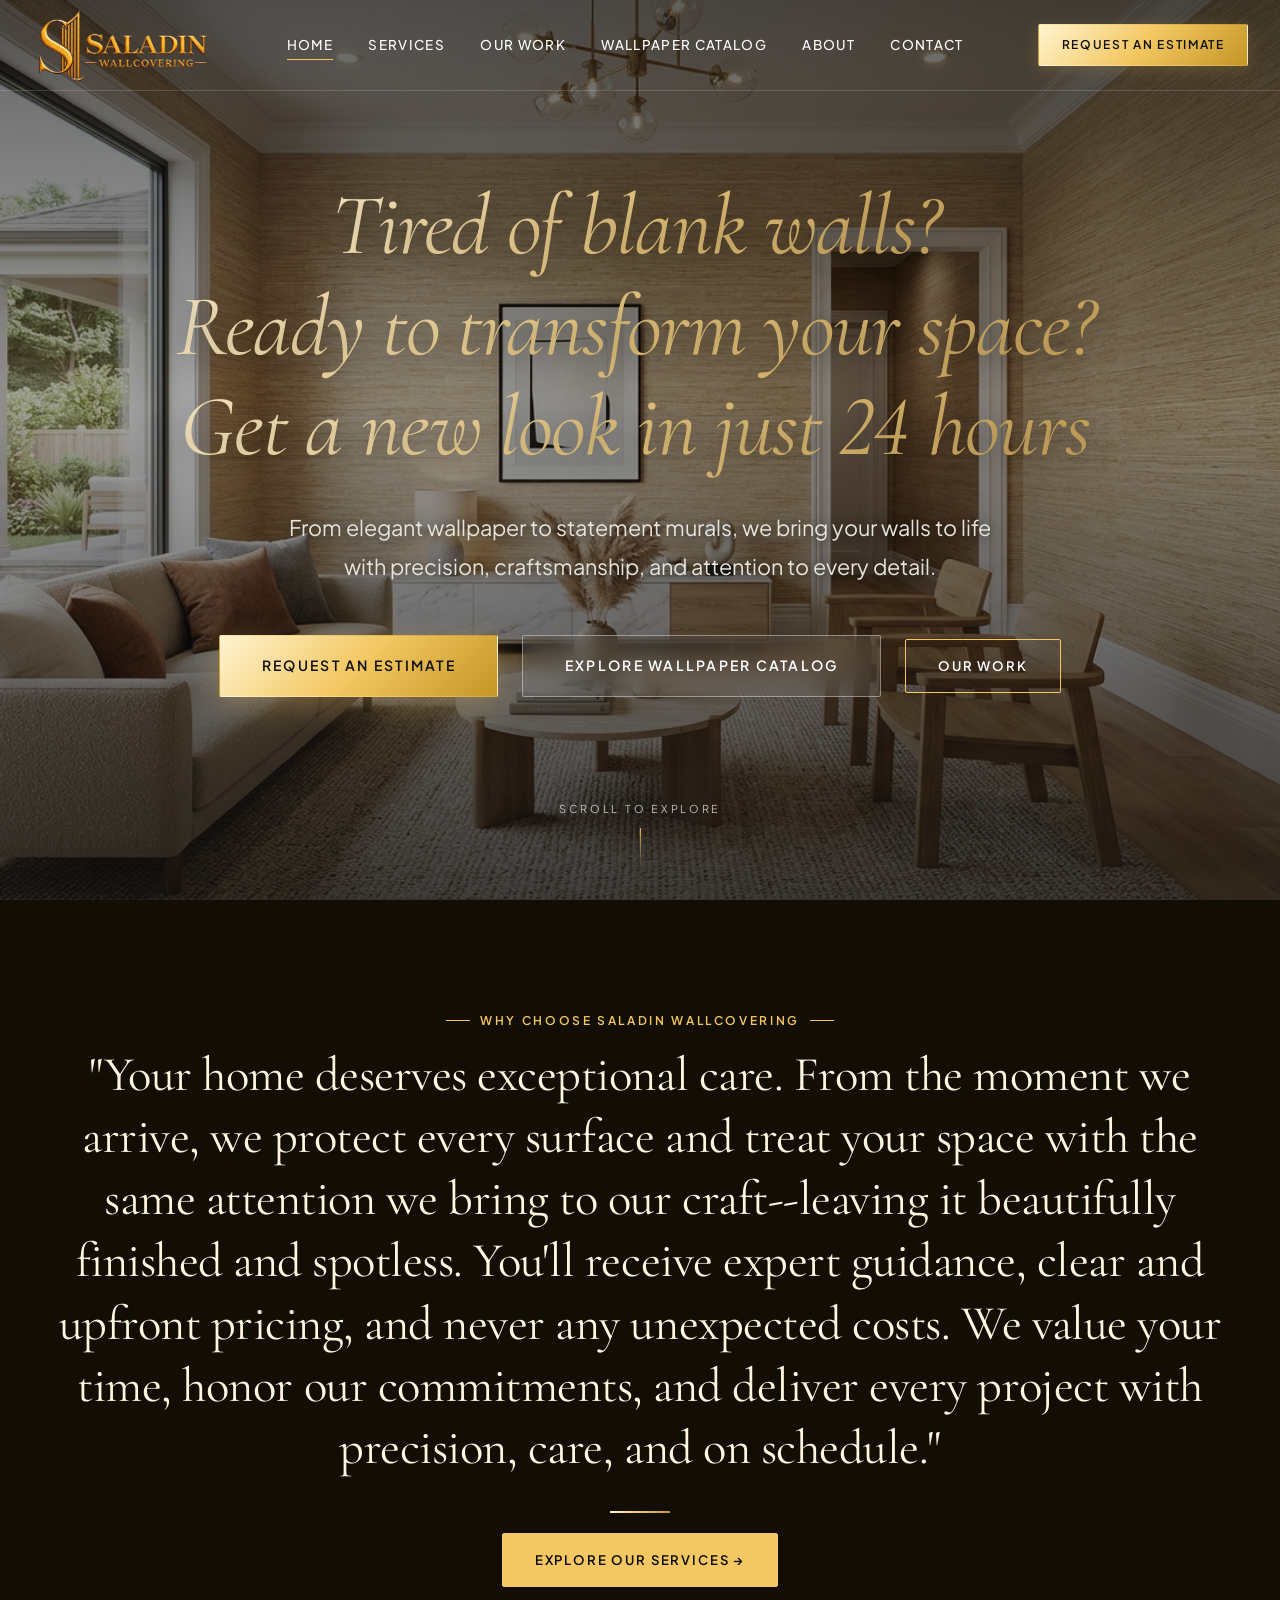
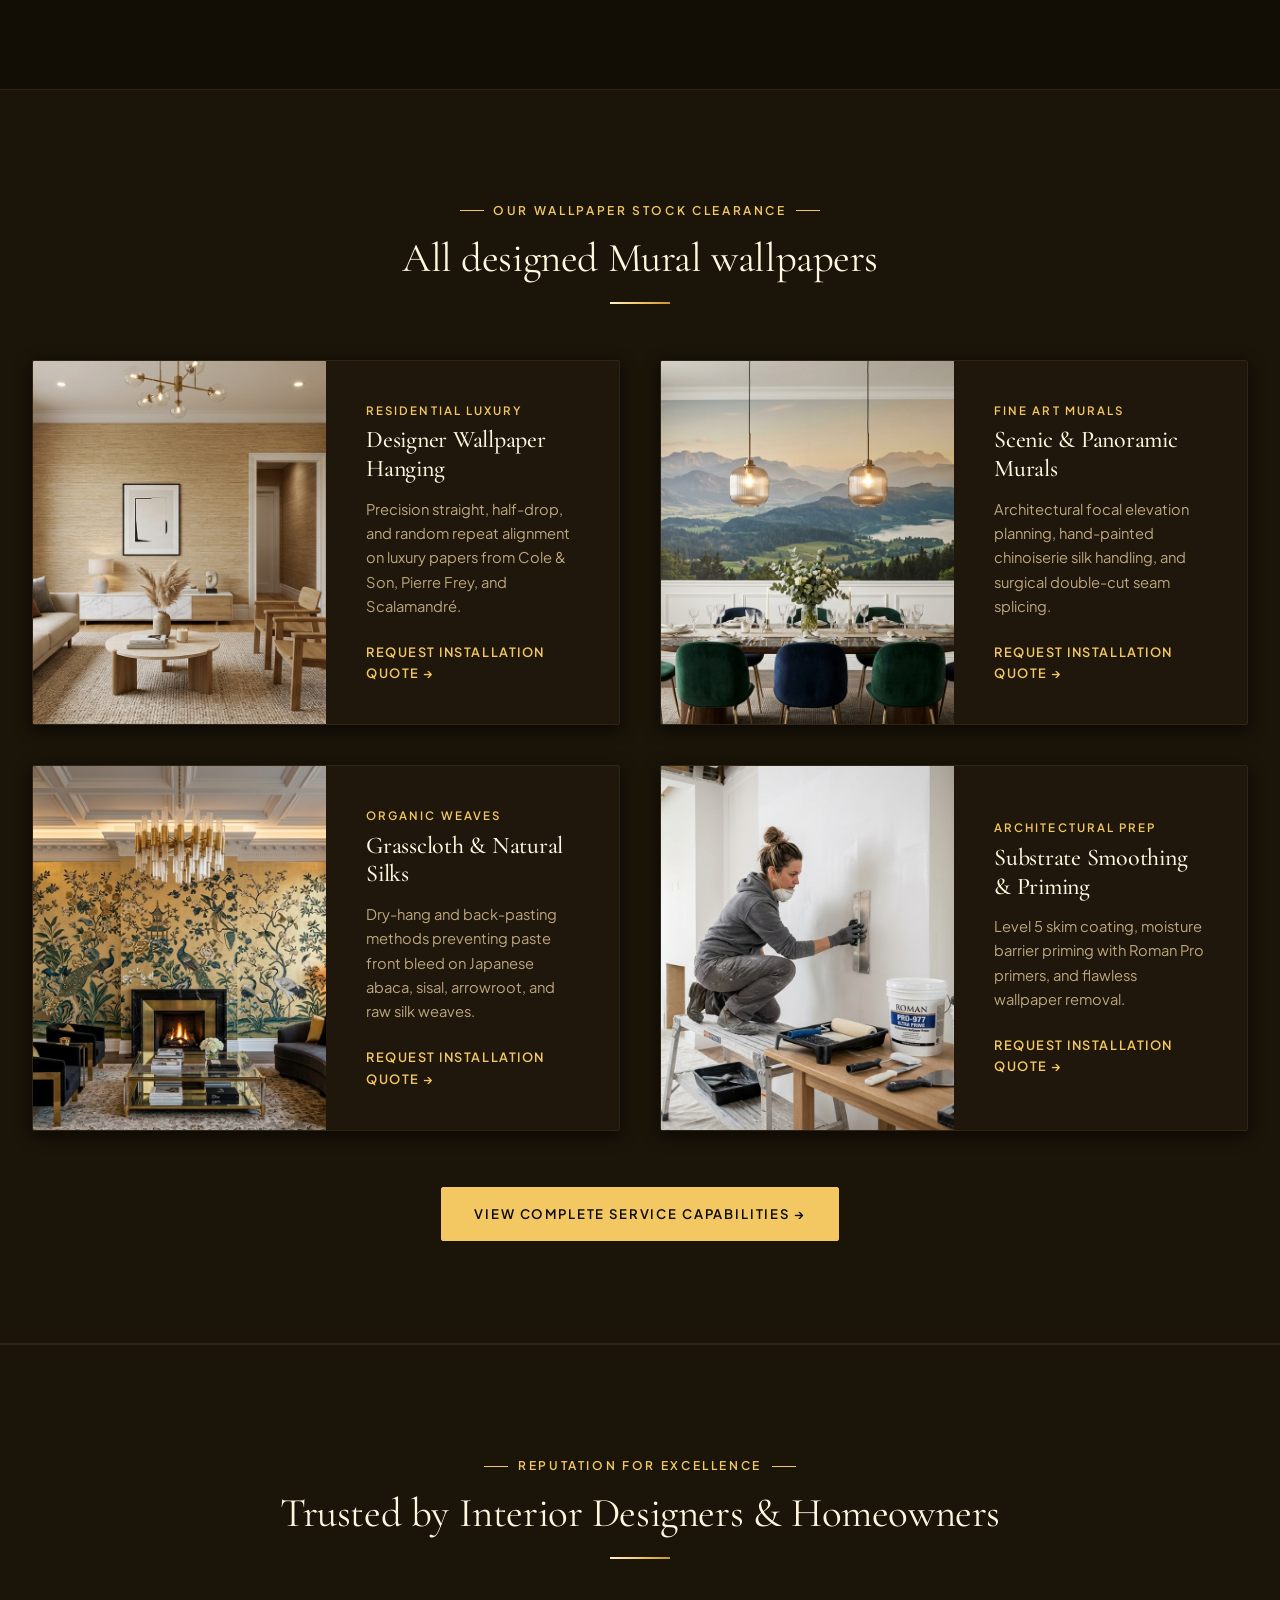
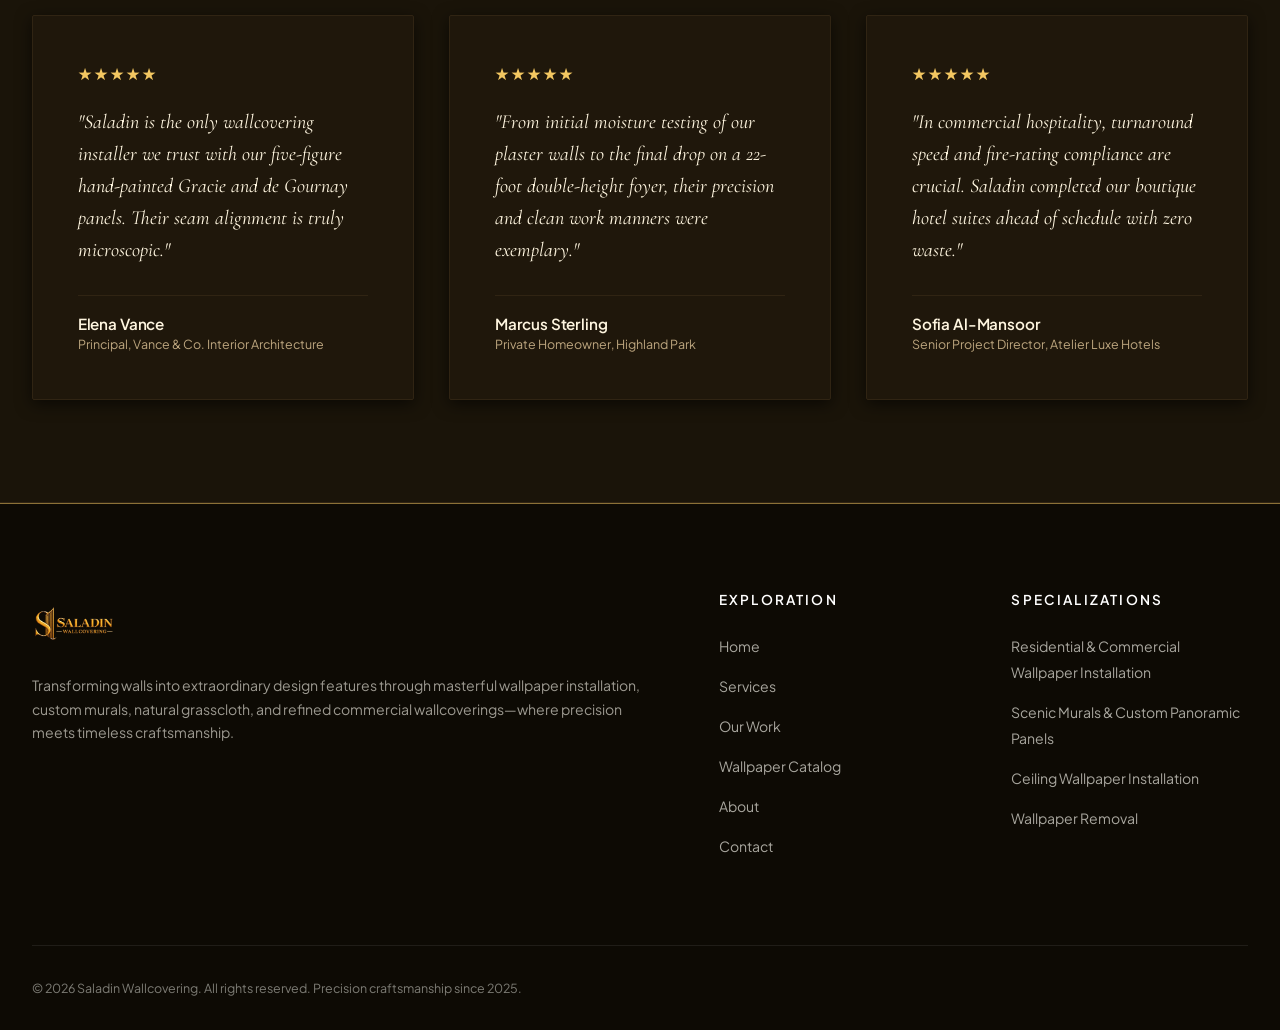
==== commit 8a62a015: "home 2" ====
--- a/index.html
+++ b/index.html
@@ -205,7 +205,7 @@
     <div class="container">
       <div class="section-header">
         <div class="eyebrow">REPUTATION FOR EXCELLENCE</div>
-        <h2>Trusted by Renowned Designers & Architects</h2>
+        <h2>Trusted by Interior Designers & Homeowners</h2>
         <div class="gold-divider"></div>
       </div>
 
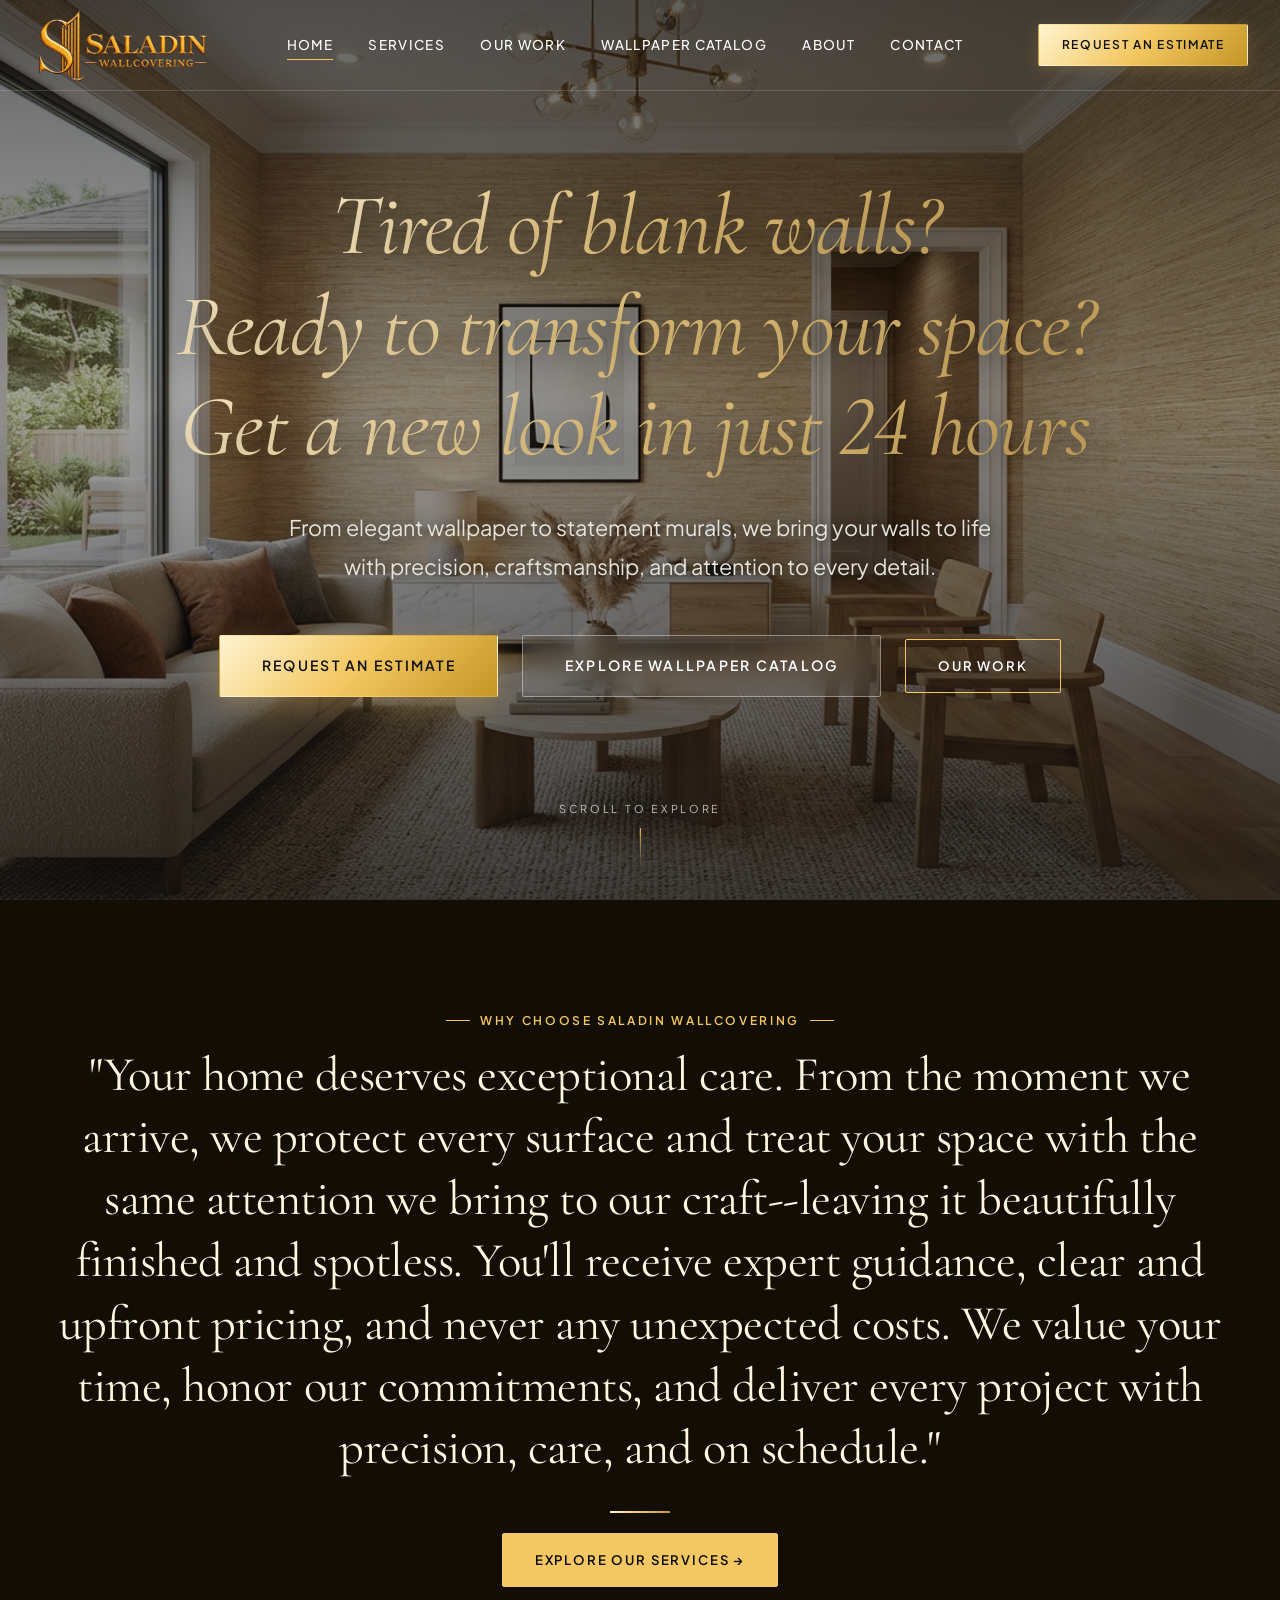
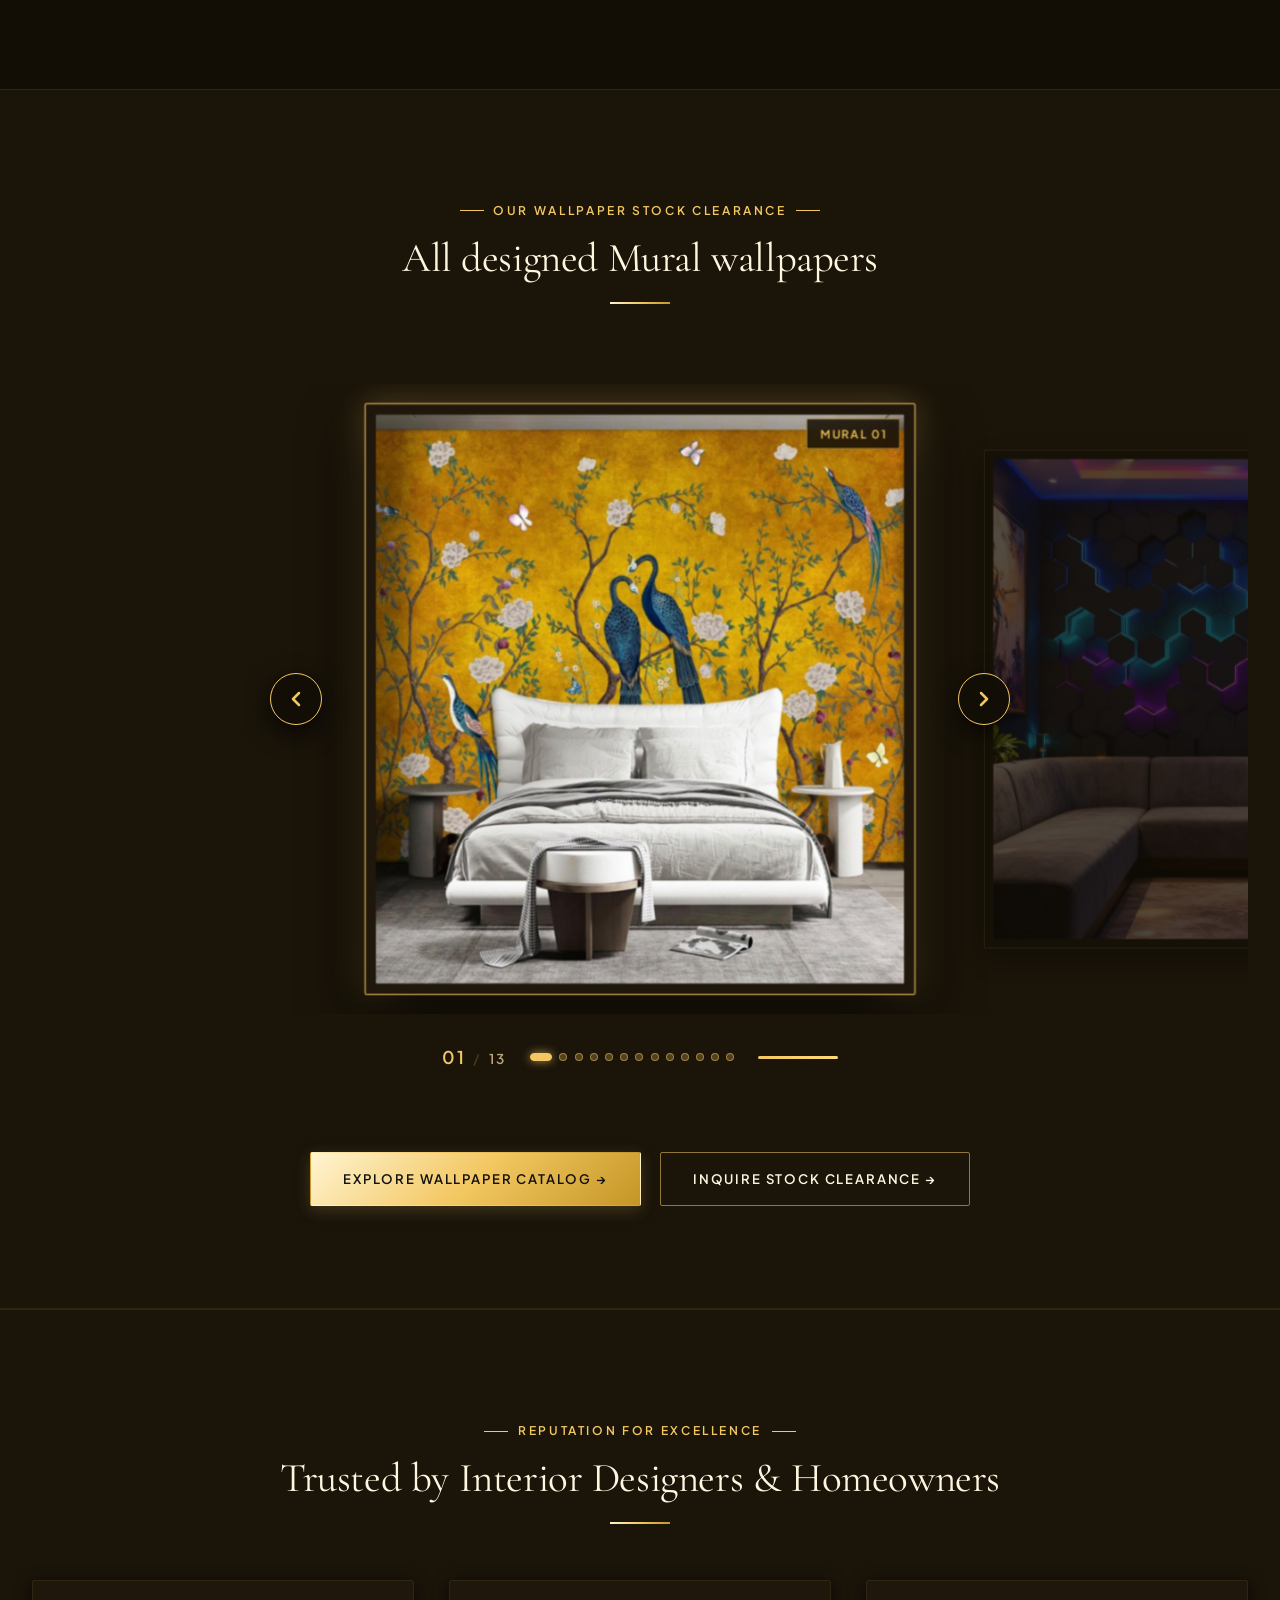
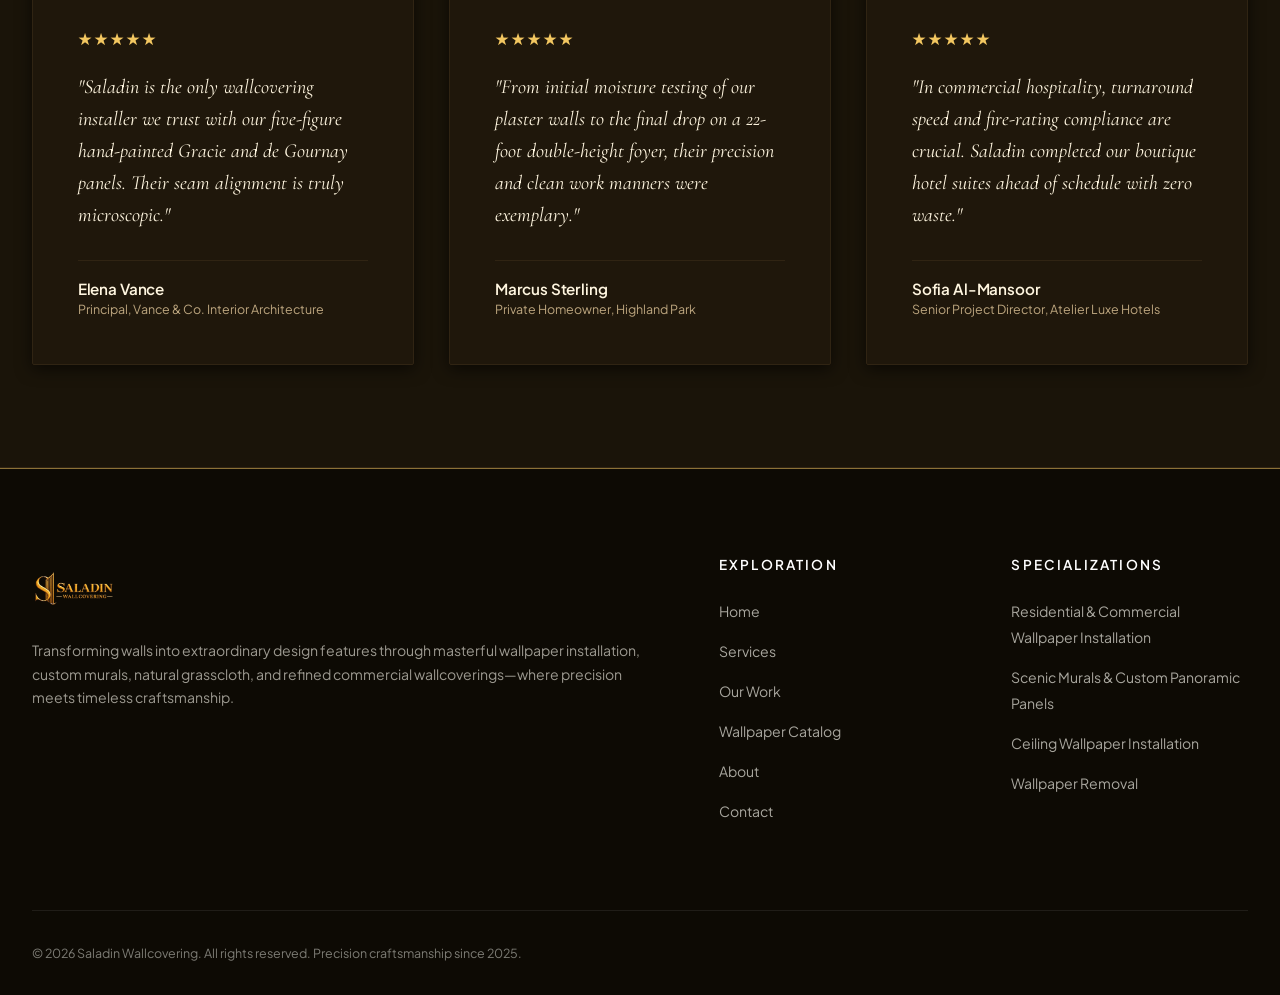
==== commit 71a5f927: "home 5" ====
--- a/index.html
+++ b/index.html
@@ -128,72 +128,128 @@
         <!-- <p class="section-subtitle">All designed Mural wallpapers</p> -->
       </div>
 
-      <div class="card-grid-2">
-        
-        <!-- Card 1 -->
-        <div class="service-horizontal-card">
-          <div class="service-horizontal-card-media">
-            <img src="assets/images/hero-wallcovering.jpg" alt="Luxury chinoiserie botanical wallcovering installation">
-          </div>
-          <div class="service-horizontal-card-body">
-            <span style="font-size: 0.72rem; letter-spacing: 0.18em; text-transform: uppercase; color: var(--gold-base); font-weight: 600;">RESIDENTIAL LUXURY</span>
-            <h3 style="font-size: 1.5rem; margin: 0.4rem 0 0.8rem 0;">Designer Wallpaper Hanging</h3>
-            <p style="font-size: 0.92rem; color: var(--text-muted); line-height: 1.65; margin-bottom: 1.5rem;">
-              Precision straight, half-drop, and random repeat alignment on luxury papers from Cole & Son, Pierre Frey, and Scalamandré.
-            </p>
-            <a href="contact.html?service=grasscloth" class="card-link">REQUEST INSTALLATION QUOTE &rarr;</a>
-          </div>
-        </div>
-
-        <!-- Card 2 -->
-        <div class="service-horizontal-card">
-          <div class="service-horizontal-card-media">
-            <img src="assets/images/scenic-mural.jpg" alt="Panoramic scenic landscape mural installation">
-          </div>
-          <div class="service-horizontal-card-body">
-            <span style="font-size: 0.72rem; letter-spacing: 0.18em; text-transform: uppercase; color: var(--gold-base); font-weight: 600;">FINE ART MURALS</span>
-            <h3 style="font-size: 1.5rem; margin: 0.4rem 0 0.8rem 0;">Scenic & Panoramic Murals</h3>
-            <p style="font-size: 0.92rem; color: var(--text-muted); line-height: 1.65; margin-bottom: 1.5rem;">
-              Architectural focal elevation planning, hand-painted chinoiserie silk handling, and surgical double-cut seam splicing.
-            </p>
-            <a href="contact.html?service=grasscloth" class="card-link">REQUEST INSTALLATION QUOTE &rarr;</a>
-          </div>
-        </div>
-
-        <!-- Card 3 -->
-        <div class="service-horizontal-card">
-          <div class="service-horizontal-card-media">
-            <img src="assets/images/grasscloth-wall.jpg" alt="Natural woven grasscloth wallpaper installation">
-          </div>
-          <div class="service-horizontal-card-body">
-            <span style="font-size: 0.72rem; letter-spacing: 0.18em; text-transform: uppercase; color: var(--gold-base); font-weight: 600;">ORGANIC WEAVES</span>
-            <h3 style="font-size: 1.5rem; margin: 0.4rem 0 0.8rem 0;">Grasscloth & Natural Silks</h3>
-            <p style="font-size: 0.92rem; color: var(--text-muted); line-height: 1.65; margin-bottom: 1.5rem;">
-              Dry-hang and back-pasting methods preventing paste front bleed on Japanese abaca, sisal, arrowroot, and raw silk weaves.
-            </p>
-            <a href="contact.html?service=grasscloth" class="card-link">REQUEST INSTALLATION QUOTE &rarr;</a>
-          </div>
-        </div>
-
-        <!-- Card 4 -->
-        <div class="service-horizontal-card">
-          <div class="service-horizontal-card-media">
-            <img src="assets/images/surface-preparation.jpg" alt="Wall preparation and Roman wallpaper primer">
-          </div>
-          <div class="service-horizontal-card-body">
-            <span style="font-size: 0.72rem; letter-spacing: 0.18em; text-transform: uppercase; color: var(--gold-base); font-weight: 600;">ARCHITECTURAL PREP</span>
-            <h3 style="font-size: 1.5rem; margin: 0.4rem 0 0.8rem 0;">Substrate Smoothing & Priming</h3>
-            <p style="font-size: 0.92rem; color: var(--text-muted); line-height: 1.65; margin-bottom: 1.5rem;">
-              Level 5 skim coating, moisture barrier priming with Roman Pro primers, and flawless wallpaper removal.
-            </p>
-            <a href="contact.html?service=grasscloth" class="card-link">REQUEST INSTALLATION QUOTE &rarr;</a>
-          </div>
-        </div>
-
-      </div>
-
-      <div style="text-align: center; margin-top: 3.5rem;">
-        <a href="services.html" class="btn btn-black">View Complete Service Capabilities &rarr;</a>
+      <!-- Voyager Portrait Mural Slider (Height > Width) -->
+      <div class="voyager-slider-wrapper" id="voyagerSliderWrapper">
+        <div class="voyager-slider-container" id="homeMuralSlider" tabindex="0" aria-label="Mural Wallpapers Voyager Showcase">
+          
+          <div class="voyager-slider-track" id="homeSliderTrack">
+            <!-- Slide 1 -->
+            <div class="voyager-card active" data-index="0">
+              <div class="voyager-card-badge">Mural 01</div>
+              <div class="voyager-card-inner">
+                <img src="images/silder/2cc681d6-f97c-4d5b-8129-a873a36167d3.jpg" alt="Designed Mural Wallpaper 01" loading="eager">
+              </div>
+            </div>
+            <!-- Slide 2 -->
+            <div class="voyager-card" data-index="1">
+              <div class="voyager-card-badge">Mural 02</div>
+              <div class="voyager-card-inner">
+                <img src="images/silder/2f60f7ba-9114-475b-adc2-49f5a128fe6d.jpg" alt="Designed Mural Wallpaper 02" loading="lazy">
+              </div>
+            </div>
+            <!-- Slide 3 -->
+            <div class="voyager-card" data-index="2">
+              <div class="voyager-card-badge">Mural 03</div>
+              <div class="voyager-card-inner">
+                <img src="images/silder/3ae59dc0-680b-4499-89ab-f8dfdb011554.jpg" alt="Designed Mural Wallpaper 03" loading="lazy">
+              </div>
+            </div>
+            <!-- Slide 4 -->
+            <div class="voyager-card" data-index="3">
+              <div class="voyager-card-badge">Mural 04</div>
+              <div class="voyager-card-inner">
+                <img src="images/silder/3c469c49-572c-4834-9c96-e7e8f9cdd76e.jpg" alt="Designed Mural Wallpaper 04" loading="lazy">
+              </div>
+            </div>
+            <!-- Slide 5 -->
+            <div class="voyager-card" data-index="4">
+              <div class="voyager-card-badge">Mural 05</div>
+              <div class="voyager-card-inner">
+                <img src="images/silder/82efe76d-6912-4ef5-895c-a2dcdade6de8.jpg" alt="Designed Mural Wallpaper 05" loading="lazy">
+              </div>
+            </div>
+            <!-- Slide 6 -->
+            <div class="voyager-card" data-index="5">
+              <div class="voyager-card-badge">Mural 06</div>
+              <div class="voyager-card-inner">
+                <img src="images/silder/851191ab-3449-4af9-8764-64b31b4aef12.jpg" alt="Designed Mural Wallpaper 06" loading="lazy">
+              </div>
+            </div>
+            <!-- Slide 7 -->
+            <div class="voyager-card" data-index="6">
+              <div class="voyager-card-badge">Mural 07</div>
+              <div class="voyager-card-inner">
+                <img src="images/silder/a95f4b67-af80-41a7-bddd-ecdda25df76b.jpg" alt="Designed Mural Wallpaper 07" loading="lazy">
+              </div>
+            </div>
+            <!-- Slide 8 -->
+            <div class="voyager-card" data-index="7">
+              <div class="voyager-card-badge">Mural 08</div>
+              <div class="voyager-card-inner">
+                <img src="images/silder/ccbd8dc6-8bea-4ae5-9bef-949d31bc656a.jpg" alt="Designed Mural Wallpaper 08" loading="lazy">
+              </div>
+            </div>
+            <!-- Slide 9 -->
+            <div class="voyager-card" data-index="8">
+              <div class="voyager-card-badge">Mural 09</div>
+              <div class="voyager-card-inner">
+                <img src="images/silder/d465392d-89eb-49e6-93c3-960ac9f350d4.jpg" alt="Designed Mural Wallpaper 09" loading="lazy">
+              </div>
+            </div>
+            <!-- Slide 10 -->
+            <div class="voyager-card" data-index="9">
+              <div class="voyager-card-badge">Mural 10</div>
+              <div class="voyager-card-inner">
+                <img src="images/silder/d908b81e-4d00-470b-bf95-68281e584d7d.jpg" alt="Designed Mural Wallpaper 10" loading="lazy">
+              </div>
+            </div>
+            <!-- Slide 11 -->
+            <div class="voyager-card" data-index="10">
+              <div class="voyager-card-badge">Mural 11</div>
+              <div class="voyager-card-inner">
+                <img src="images/silder/da96a4e4-5eea-490b-a32e-26e2df6e910d.jpg" alt="Designed Mural Wallpaper 11" loading="lazy">
+              </div>
+            </div>
+            <!-- Slide 12 -->
+            <div class="voyager-card" data-index="11">
+              <div class="voyager-card-badge">Mural 12</div>
+              <div class="voyager-card-inner">
+                <img src="images/silder/db457ff8-4f4e-4c00-9c2f-1b347c9863c0.jpg" alt="Designed Mural Wallpaper 12" loading="lazy">
+              </div>
+            </div>
+            <!-- Slide 13 -->
+            <div class="voyager-card" data-index="12">
+              <div class="voyager-card-badge">Mural 13</div>
+              <div class="voyager-card-inner">
+                <img src="images/silder/e255a554-1ee3-4238-b31e-f02cefcb71bd.jpg" alt="Designed Mural Wallpaper 13" loading="lazy">
+              </div>
+            </div>
+          </div>
+
+          <!-- Navigation Prev / Next Buttons -->
+          <button type="button" class="voyager-nav-btn prev" id="homeSliderPrev" aria-label="Previous image">
+            <svg width="24" height="24" viewBox="0 0 24 24" fill="none" stroke="currentColor" stroke-width="2.5" stroke-linecap="round" stroke-linejoin="round"><polyline points="15 18 9 12 15 6"></polyline></svg>
+          </button>
+          <button type="button" class="voyager-nav-btn next" id="homeSliderNext" aria-label="Next image">
+            <svg width="24" height="24" viewBox="0 0 24 24" fill="none" stroke="currentColor" stroke-width="2.5" stroke-linecap="round" stroke-linejoin="round"><polyline points="9 18 15 12 9 6"></polyline></svg>
+          </button>
+        </div>
+
+        <!-- Controls Bar: Counter, Dots, Progress -->
+        <div class="voyager-controls-bar">
+          <div class="voyager-counter" id="homeSliderCounter">
+            <span class="active-num">01</span> <span class="sep">/</span> <span class="total-num">13</span>
+          </div>
+          <div class="voyager-dots" id="homeSliderDots" role="tablist" aria-label="Slider pagination"></div>
+          <div class="voyager-progress-track">
+            <div class="voyager-progress-bar" id="homeSliderProgress"></div>
+          </div>
+        </div>
+      </div>
+
+      <div style="text-align: center; margin-top: 3rem; display: flex; gap: 1.2rem; justify-content: center; flex-wrap: wrap;">
+        <a href="catalog.html" class="btn btn-gold">Explore Wallpaper Catalog &rarr;</a>
+        <a href="contact.html?inquiry=Mural+Clearance" class="btn btn-outline-dark">Inquire Stock Clearance &rarr;</a>
       </div>
     </div>
   </section>
--- a/css/styles.css
+++ b/css/styles.css
@@ -3030,4 +3030,293 @@
   }
 }
 
-
+/* ==========================================================================
+   Voyager Portrait Mural Slider (Height > Width)
+   ========================================================================== */
+.voyager-slider-wrapper {
+  position: relative;
+  width: 100%;
+  overflow: hidden;
+  padding: 1.5rem 0 2rem 0;
+}
+
+.voyager-slider-container {
+  position: relative;
+  width: 100%;
+  height: 630px;
+  display: flex;
+  align-items: center;
+  overflow: hidden;
+  user-select: none;
+  touch-action: pan-y;
+  outline: none;
+}
+
+.voyager-slider-track {
+  display: flex;
+  align-items: center;
+  position: absolute;
+  left: 0;
+  top: 0;
+  height: 100%;
+  transition: transform 0.65s cubic-bezier(0.16, 1, 0.3, 1);
+  will-change: transform;
+}
+
+/* Portrait Card: Height (580px) is bigger than Width (540px), showing 96%+ of mural */
+.voyager-card {
+  flex: 0 0 540px;
+  width: 540px;
+  height: 580px;
+  margin: 0 18px;
+  position: relative;
+  border-radius: var(--radius-xs);
+  background-color: var(--bg-card);
+  border: 1px solid rgba(243, 199, 97, 0.35);
+  padding: 10px;
+  box-shadow: 0 12px 32px rgba(0, 0, 0, 0.6);
+  opacity: 0.45;
+  transform: scale(0.86);
+  filter: brightness(0.65);
+  transition: transform 0.65s cubic-bezier(0.16, 1, 0.3, 1),
+              opacity 0.65s cubic-bezier(0.16, 1, 0.3, 1),
+              filter 0.65s cubic-bezier(0.16, 1, 0.3, 1),
+              border-color 0.4s ease,
+              box-shadow 0.4s ease;
+  cursor: pointer;
+}
+
+/* Active / Center Card in Voyager Slider - Displays prominently */
+.voyager-card.active {
+  opacity: 1;
+  transform: scale(1.02);
+  filter: brightness(1);
+  border-color: #f3c761;
+  box-shadow: 0 24px 60px rgba(0, 0, 0, 0.9), 0 0 35px rgba(243, 199, 97, 0.35);
+  z-index: 5;
+  cursor: pointer;
+}
+
+.voyager-card-inner {
+  position: relative;
+  width: 100%;
+  height: 100%;
+  overflow: hidden;
+  border-radius: 1px;
+  background-color: #0b0803;
+}
+
+.voyager-card img {
+  width: 100%;
+  height: 100%;
+  object-fit: cover;
+  object-position: center;
+  display: block;
+  pointer-events: none;
+  transition: transform 1.2s cubic-bezier(0.16, 1, 0.3, 1);
+}
+
+.voyager-card.active:hover img {
+  transform: scale(1.03);
+}
+
+.voyager-card-badge {
+  position: absolute;
+  top: 14px;
+  right: 14px;
+  background: rgba(18, 14, 6, 0.85);
+  backdrop-filter: blur(8px);
+  -webkit-backdrop-filter: blur(8px);
+  border: 1px solid var(--gold-border);
+  color: var(--gold-base);
+  font-size: 0.7rem;
+  letter-spacing: 0.14em;
+  text-transform: uppercase;
+  font-weight: 600;
+  padding: 0.3rem 0.75rem;
+  border-radius: var(--radius-xs);
+  z-index: 2;
+  transition: opacity 0.4s ease;
+}
+
+.voyager-card:not(.active) .voyager-card-badge {
+  opacity: 0.7;
+}
+
+/* Navigation Buttons */
+.voyager-nav-btn {
+  position: absolute;
+  top: 50%;
+  transform: translateY(-50%);
+  width: 52px;
+  height: 52px;
+  border-radius: 50%;
+  background: rgba(18, 14, 6, 0.88);
+  backdrop-filter: blur(10px);
+  -webkit-backdrop-filter: blur(10px);
+  border: 1px solid #f3c761;
+  color: #f3c761;
+  display: flex;
+  align-items: center;
+  justify-content: center;
+  cursor: pointer;
+  z-index: 10;
+  transition: all 0.3s cubic-bezier(0.16, 1, 0.3, 1);
+  box-shadow: 0 8px 24px rgba(0, 0, 0, 0.7);
+}
+
+.voyager-nav-btn:hover {
+  background: #f3c761;
+  color: #120e06;
+  box-shadow: 0 0 24px rgba(243, 199, 97, 0.65);
+  transform: translateY(-50%) scale(1.1);
+}
+
+.voyager-nav-btn:active {
+  transform: translateY(-50%) scale(0.95);
+}
+
+.voyager-nav-btn.prev {
+  left: max(20px, calc(50% - 370px));
+}
+
+.voyager-nav-btn.next {
+  right: max(20px, calc(50% - 370px));
+}
+
+/* Controls Bar (Counter + Dots + Progress) */
+.voyager-controls-bar {
+  display: flex;
+  align-items: center;
+  justify-content: center;
+  gap: 1.5rem;
+  margin-top: 1.8rem;
+  flex-wrap: wrap;
+}
+
+.voyager-counter {
+  font-family: var(--font-sans);
+  font-size: 0.85rem;
+  font-weight: 600;
+  letter-spacing: 0.15em;
+  color: var(--text-muted);
+}
+
+.voyager-counter .active-num {
+  color: var(--gold-base);
+  font-size: 1.1rem;
+}
+
+.voyager-counter .sep {
+  color: var(--border-mid);
+  margin: 0 0.2rem;
+}
+
+.voyager-dots {
+  display: flex;
+  align-items: center;
+  gap: 0.45rem;
+  flex-wrap: wrap;
+}
+
+.voyager-dot {
+  width: 8px;
+  height: 8px;
+  border-radius: 50%;
+  background: rgba(243, 199, 97, 0.25);
+  border: 1px solid rgba(243, 199, 97, 0.5);
+  cursor: pointer;
+  padding: 0;
+  transition: all 0.35s ease;
+}
+
+.voyager-dot:hover {
+  background: rgba(243, 199, 97, 0.7);
+  transform: scale(1.25);
+}
+
+.voyager-dot.active {
+  background: #f3c761;
+  border-color: #f3c761;
+  box-shadow: 0 0 10px rgba(243, 199, 97, 0.7);
+  width: 22px;
+  border-radius: 6px;
+}
+
+.voyager-progress-track {
+  width: 80px;
+  height: 3px;
+  background: rgba(255, 255, 255, 0.12);
+  border-radius: 2px;
+  overflow: hidden;
+}
+
+.voyager-progress-bar {
+  width: 0%;
+  height: 100%;
+  background: linear-gradient(90deg, #f3c761, #ffd978);
+  box-shadow: 0 0 8px rgba(243, 199, 97, 0.8);
+}
+
+/* Responsive */
+@media (max-width: 1024px) {
+  .voyager-slider-container {
+    height: 540px;
+  }
+  .voyager-card {
+    flex: 0 0 440px;
+    width: 440px;
+    height: 490px;
+    margin: 0 14px;
+  }
+  .voyager-nav-btn.prev {
+    left: 16px;
+  }
+  .voyager-nav-btn.next {
+    right: 16px;
+  }
+}
+
+@media (max-width: 768px) {
+  .voyager-slider-container {
+    height: 460px;
+  }
+  .voyager-card {
+    flex: 0 0 350px;
+    width: 350px;
+    height: 410px;
+    margin: 0 10px;
+  }
+  .voyager-nav-btn.prev {
+    left: 12px;
+  }
+  .voyager-nav-btn.next {
+    right: 12px;
+  }
+}
+
+@media (max-width: 500px) {
+  .voyager-slider-container {
+    height: 400px;
+  }
+  .voyager-card {
+    flex: 0 0 280px;
+    width: 280px;
+    height: 350px;
+    margin: 0 8px;
+    padding: 6px;
+  }
+  .voyager-nav-btn {
+    width: 40px;
+    height: 40px;
+  }
+  .voyager-nav-btn.prev {
+    left: 8px;
+  }
+  .voyager-nav-btn.next {
+    right: 8px;
+  }
+}
+
+
+
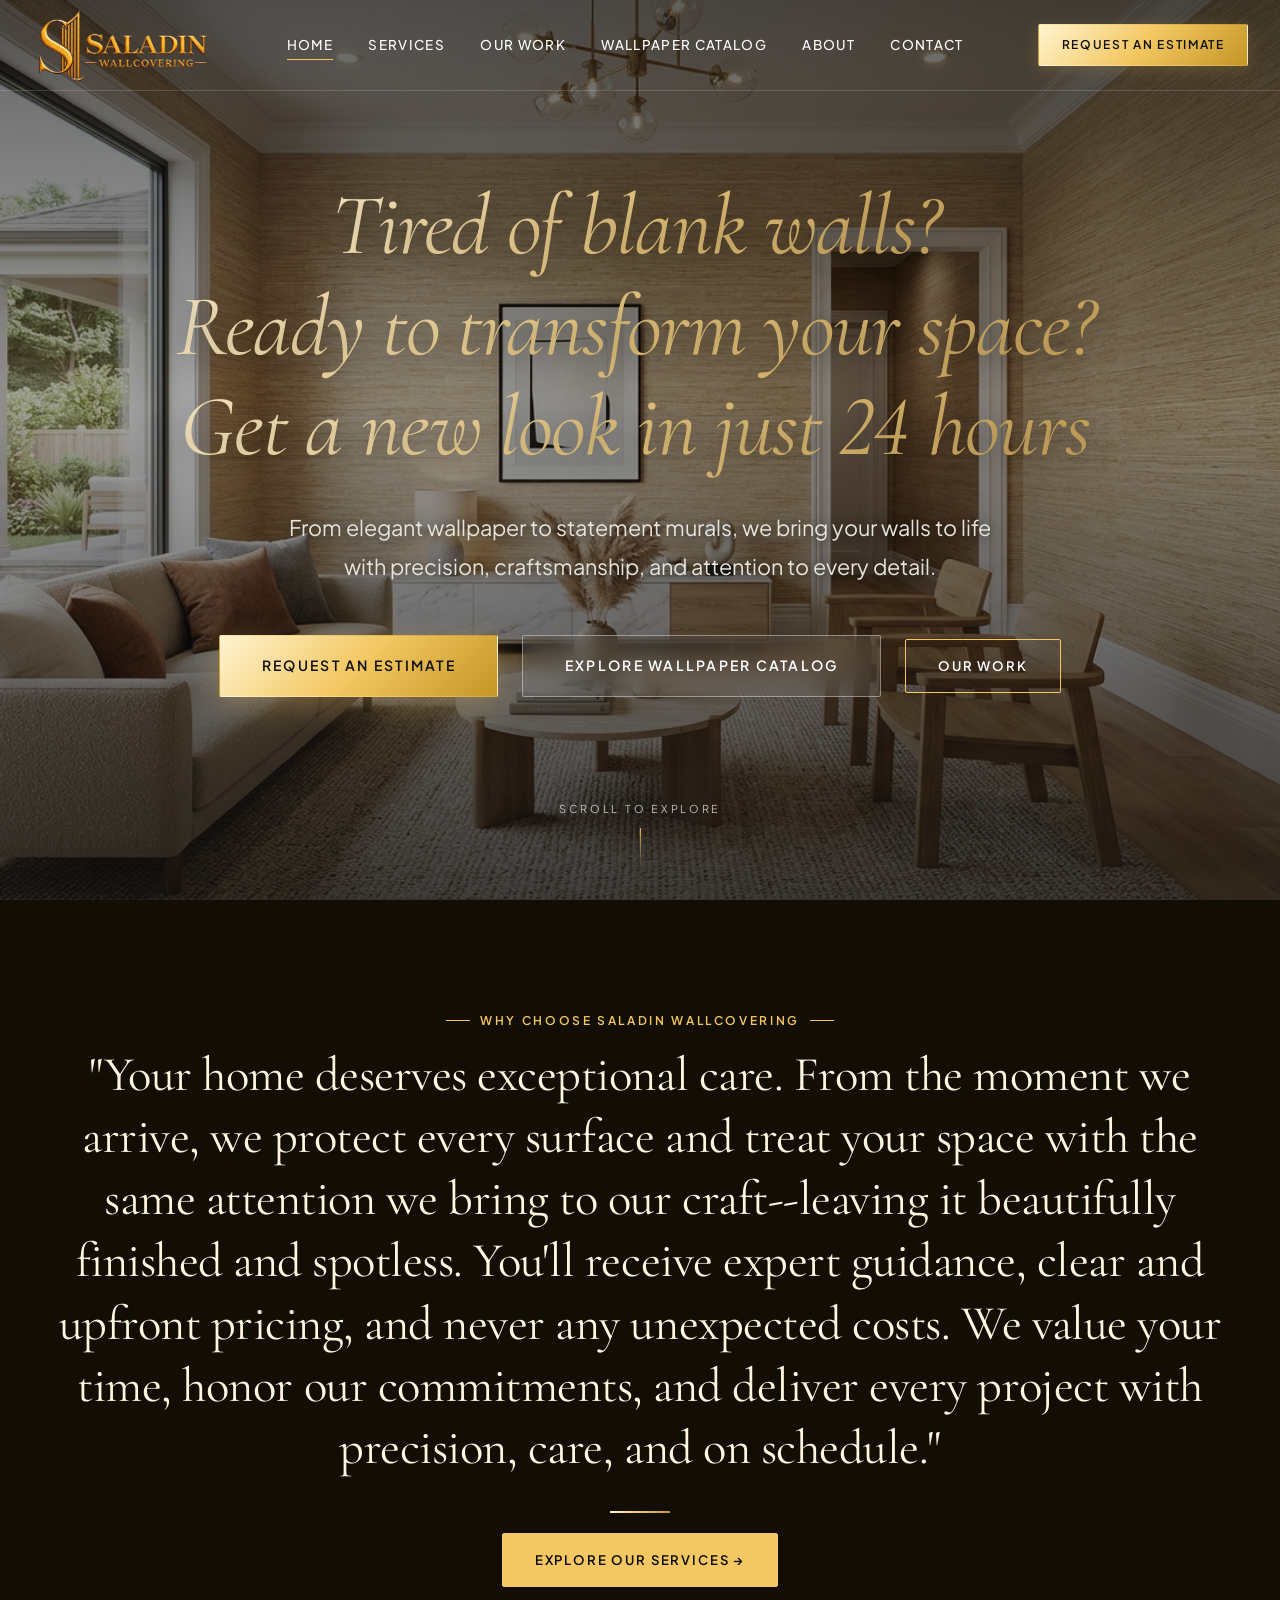
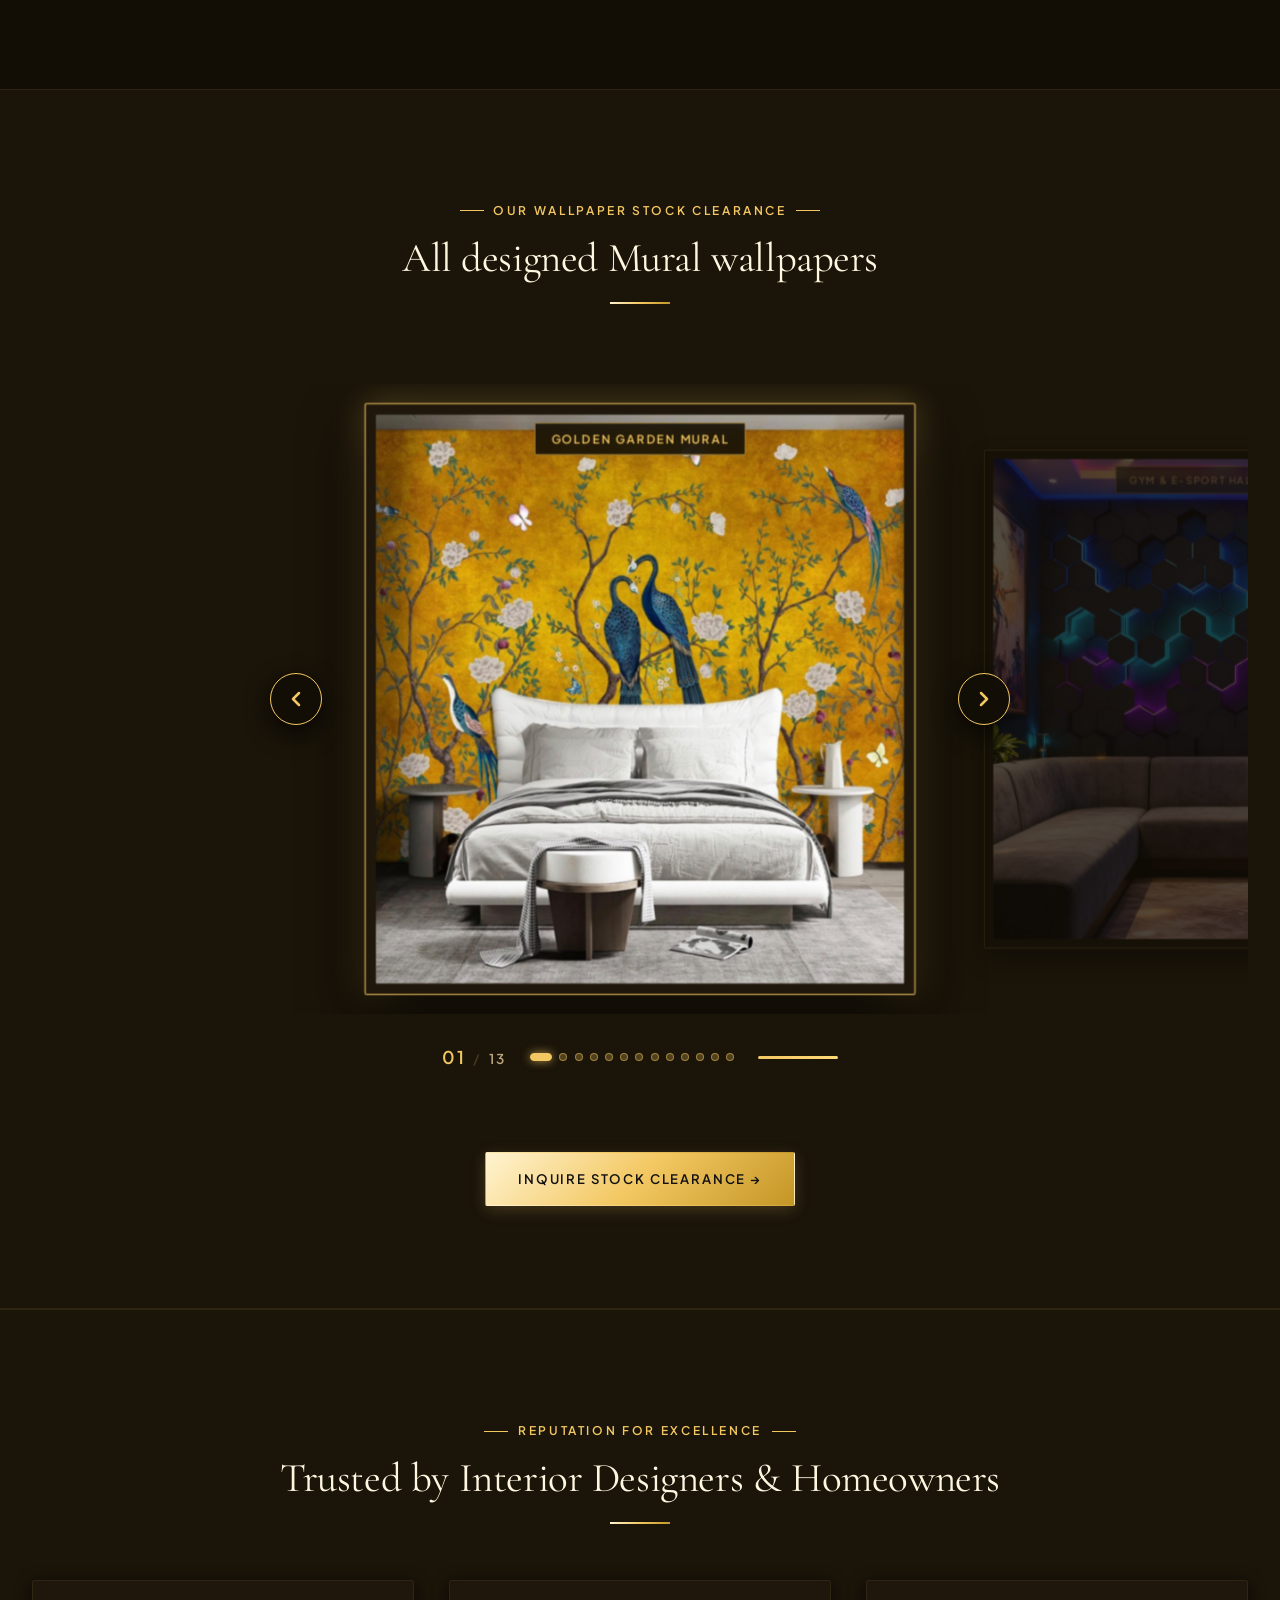
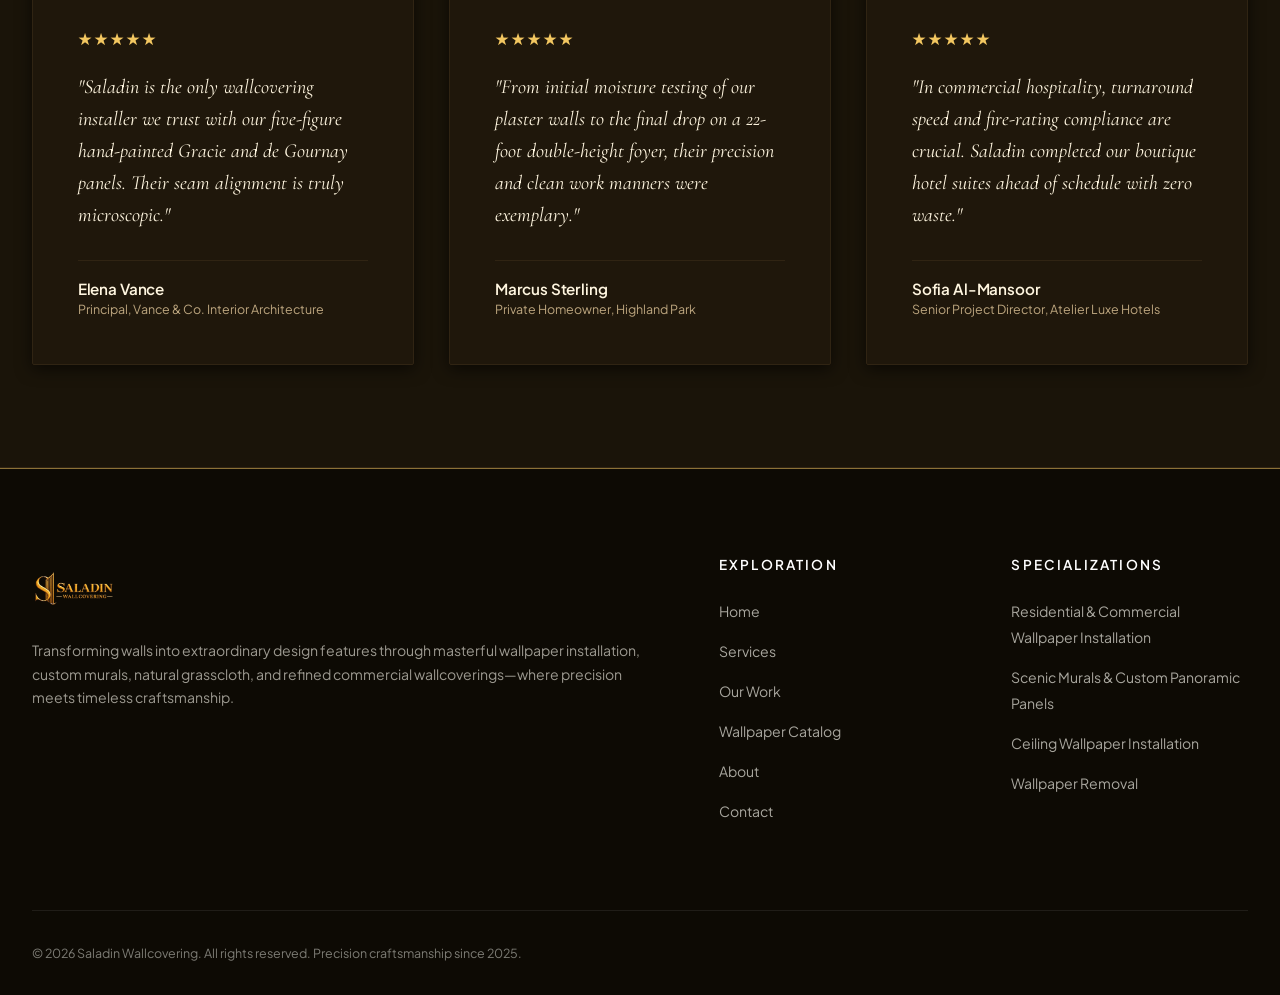
==== commit dc206d49: "home 7" ====
--- a/index.html
+++ b/index.html
@@ -135,91 +135,91 @@
           <div class="voyager-slider-track" id="homeSliderTrack">
             <!-- Slide 1 -->
             <div class="voyager-card active" data-index="0">
-              <div class="voyager-card-badge">Mural 01</div>
+              <div class="voyager-card-badge">Golden Garden Mural</div>
               <div class="voyager-card-inner">
                 <img src="images/silder/2cc681d6-f97c-4d5b-8129-a873a36167d3.jpg" alt="Designed Mural Wallpaper 01" loading="eager">
               </div>
             </div>
             <!-- Slide 2 -->
             <div class="voyager-card" data-index="1">
-              <div class="voyager-card-badge">Mural 02</div>
+              <div class="voyager-card-badge">GYM & E-Sport Hall Mural</div>
               <div class="voyager-card-inner">
                 <img src="images/silder/2f60f7ba-9114-475b-adc2-49f5a128fe6d.jpg" alt="Designed Mural Wallpaper 02" loading="lazy">
               </div>
             </div>
             <!-- Slide 3 -->
             <div class="voyager-card" data-index="2">
-              <div class="voyager-card-badge">Mural 03</div>
+              <div class="voyager-card-badge">Basketball Court Mural</div>
               <div class="voyager-card-inner">
                 <img src="images/silder/3ae59dc0-680b-4499-89ab-f8dfdb011554.jpg" alt="Designed Mural Wallpaper 03" loading="lazy">
               </div>
             </div>
             <!-- Slide 4 -->
             <div class="voyager-card" data-index="3">
-              <div class="voyager-card-badge">Mural 04</div>
+              <div class="voyager-card-badge">Black Peony Floral Mural</div>
               <div class="voyager-card-inner">
                 <img src="images/silder/3c469c49-572c-4834-9c96-e7e8f9cdd76e.jpg" alt="Designed Mural Wallpaper 04" loading="lazy">
               </div>
             </div>
             <!-- Slide 5 -->
             <div class="voyager-card" data-index="4">
-              <div class="voyager-card-badge">Mural 05</div>
+              <div class="voyager-card-badge">Mountain with lake Photo Mural</div>
               <div class="voyager-card-inner">
                 <img src="images/silder/82efe76d-6912-4ef5-895c-a2dcdade6de8.jpg" alt="Designed Mural Wallpaper 05" loading="lazy">
               </div>
             </div>
             <!-- Slide 6 -->
             <div class="voyager-card" data-index="5">
-              <div class="voyager-card-badge">Mural 06</div>
+              <div class="voyager-card-badge">Forest Morning Mist Mural</div>
               <div class="voyager-card-inner">
                 <img src="images/silder/851191ab-3449-4af9-8764-64b31b4aef12.jpg" alt="Designed Mural Wallpaper 06" loading="lazy">
               </div>
             </div>
             <!-- Slide 7 -->
             <div class="voyager-card" data-index="6">
-              <div class="voyager-card-badge">Mural 07</div>
+              <div class="voyager-card-badge">Tropical Banana Leaves Mural</div>
               <div class="voyager-card-inner">
                 <img src="images/silder/a95f4b67-af80-41a7-bddd-ecdda25df76b.jpg" alt="Designed Mural Wallpaper 07" loading="lazy">
               </div>
             </div>
             <!-- Slide 8 -->
             <div class="voyager-card" data-index="7">
-              <div class="voyager-card-badge">Mural 08</div>
+              <div class="voyager-card-badge">Botanical Symphony Mural</div>
               <div class="voyager-card-inner">
                 <img src="images/silder/ccbd8dc6-8bea-4ae5-9bef-949d31bc656a.jpg" alt="Designed Mural Wallpaper 08" loading="lazy">
               </div>
             </div>
             <!-- Slide 9 -->
             <div class="voyager-card" data-index="8">
-              <div class="voyager-card-badge">Mural 09</div>
+              <div class="voyager-card-badge">Pine Trees Mural</div>
               <div class="voyager-card-inner">
                 <img src="images/silder/d465392d-89eb-49e6-93c3-960ac9f350d4.jpg" alt="Designed Mural Wallpaper 09" loading="lazy">
               </div>
             </div>
             <!-- Slide 10 -->
             <div class="voyager-card" data-index="9">
-              <div class="voyager-card-badge">Mural 10</div>
+              <div class="voyager-card-badge">Pearl Peony Garden Mural</div>
               <div class="voyager-card-inner">
                 <img src="images/silder/d908b81e-4d00-470b-bf95-68281e584d7d.jpg" alt="Designed Mural Wallpaper 10" loading="lazy">
               </div>
             </div>
             <!-- Slide 11 -->
             <div class="voyager-card" data-index="10">
-              <div class="voyager-card-badge">Mural 11</div>
+              <div class="voyager-card-badge">Safari Animals Mural</div>
               <div class="voyager-card-inner">
                 <img src="images/silder/da96a4e4-5eea-490b-a32e-26e2df6e910d.jpg" alt="Designed Mural Wallpaper 11" loading="lazy">
               </div>
             </div>
             <!-- Slide 12 -->
             <div class="voyager-card" data-index="11">
-              <div class="voyager-card-badge">Mural 12</div>
+              <div class="voyager-card-badge">Nursery Animals Forest Mural</div>
               <div class="voyager-card-inner">
                 <img src="images/silder/db457ff8-4f4e-4c00-9c2f-1b347c9863c0.jpg" alt="Designed Mural Wallpaper 12" loading="lazy">
               </div>
             </div>
             <!-- Slide 13 -->
             <div class="voyager-card" data-index="12">
-              <div class="voyager-card-badge">Mural 13</div>
+              <div class="voyager-card-badge">Arcadian Landscape Mural</div>
               <div class="voyager-card-inner">
                 <img src="images/silder/e255a554-1ee3-4238-b31e-f02cefcb71bd.jpg" alt="Designed Mural Wallpaper 13" loading="lazy">
               </div>
@@ -248,8 +248,8 @@
       </div>
 
       <div style="text-align: center; margin-top: 3rem; display: flex; gap: 1.2rem; justify-content: center; flex-wrap: wrap;">
-        <a href="catalog.html" class="btn btn-gold">Explore Wallpaper Catalog &rarr;</a>
-        <a href="contact.html?inquiry=Mural+Clearance" class="btn btn-outline-dark">Inquire Stock Clearance &rarr;</a>
+        <!-- <a href="catalog.html" class="btn btn-gold">Explore Wallpaper Catalog &rarr;</a> -->
+        <a href="contact.html?inquiry=Mural+Clearance" class="btn btn-gold">Inquire Stock Clearance &rarr;</a>
       </div>
     </div>
   </section>
--- a/css/styles.css
+++ b/css/styles.css
@@ -3122,21 +3122,26 @@
 
 .voyager-card-badge {
   position: absolute;
-  top: 14px;
-  right: 14px;
-  background: rgba(18, 14, 6, 0.85);
+  top: 18px;
+  left: 50%;
+  transform: translateX(-50%);
+  background: rgba(18, 14, 6, 0.88);
   backdrop-filter: blur(8px);
   -webkit-backdrop-filter: blur(8px);
   border: 1px solid var(--gold-border);
   color: var(--gold-base);
-  font-size: 0.7rem;
+  font-size: 0.72rem;
   letter-spacing: 0.14em;
   text-transform: uppercase;
   font-weight: 600;
-  padding: 0.3rem 0.75rem;
+  padding: 0.35rem 0.95rem;
   border-radius: var(--radius-xs);
   z-index: 2;
   transition: opacity 0.4s ease;
+  white-space: nowrap;
+  max-width: 90%;
+  overflow: hidden;
+  text-overflow: ellipsis;
 }
 
 .voyager-card:not(.active) .voyager-card-badge {
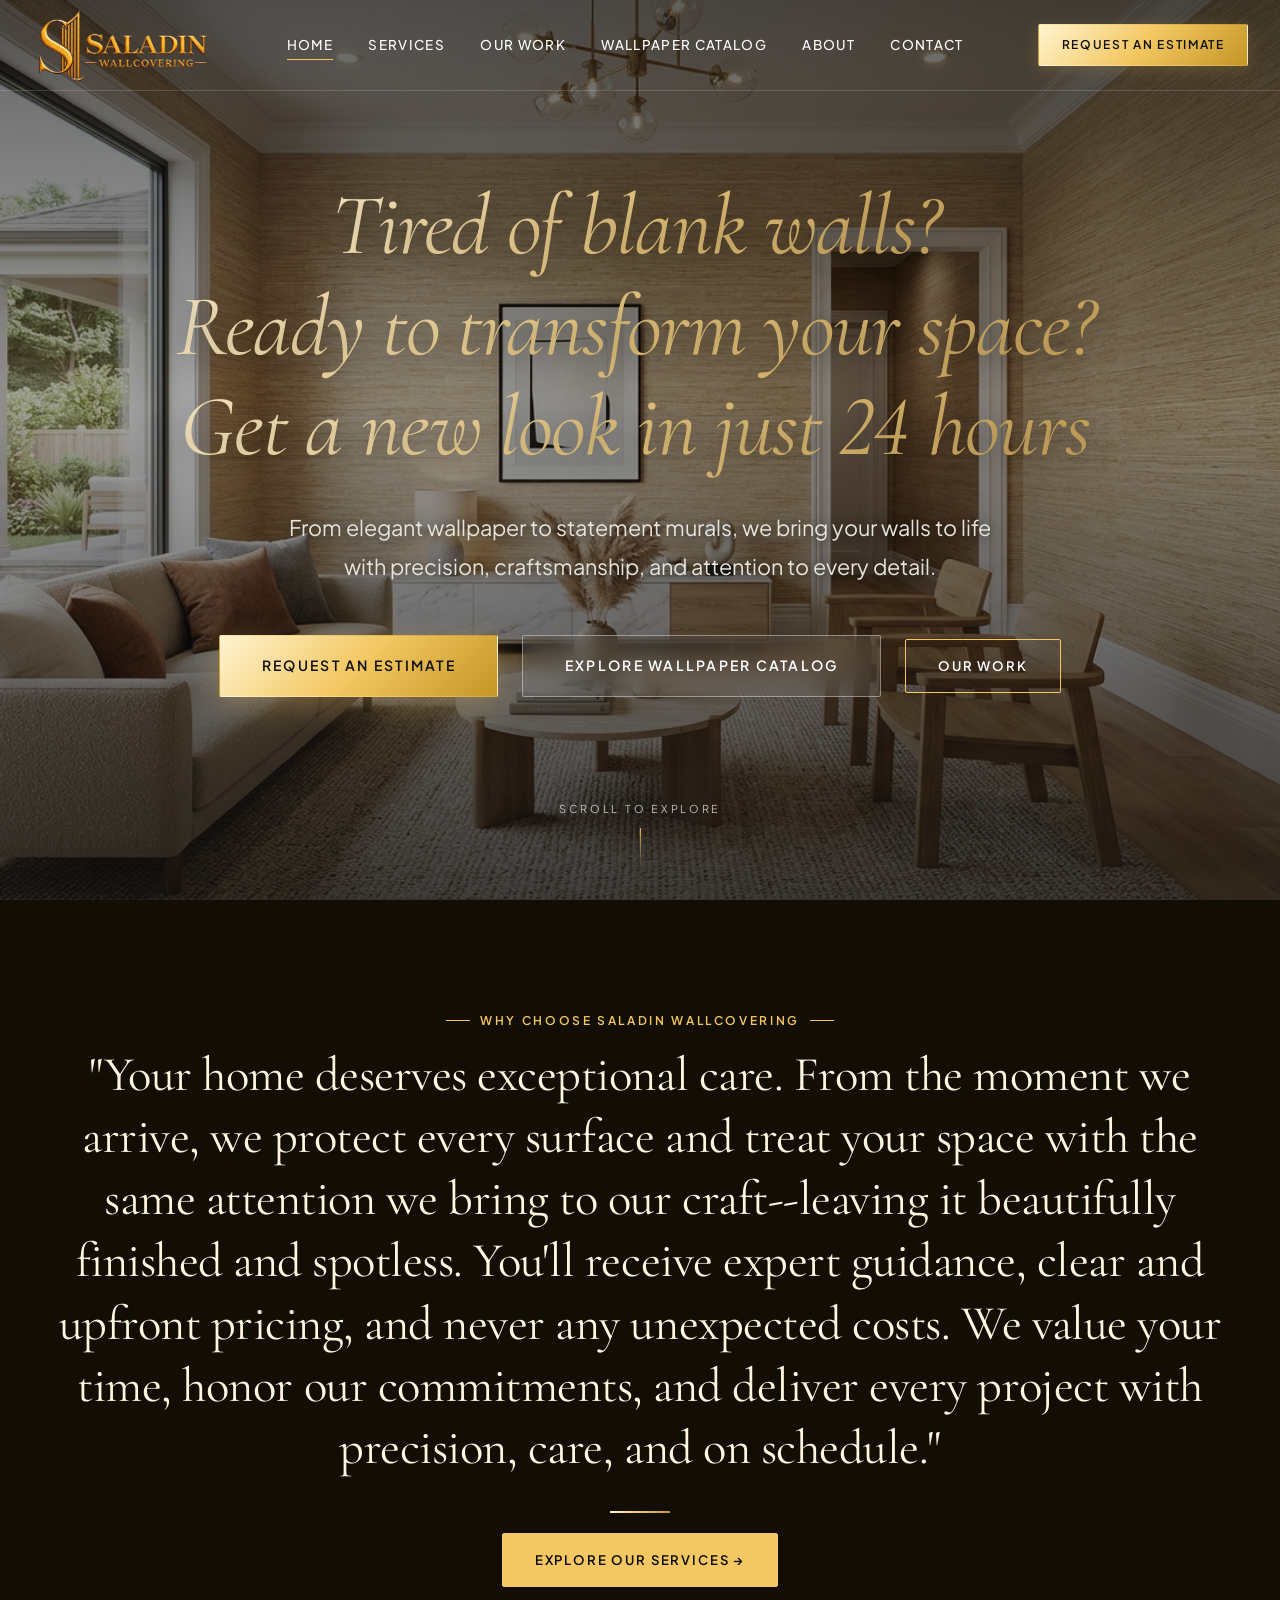
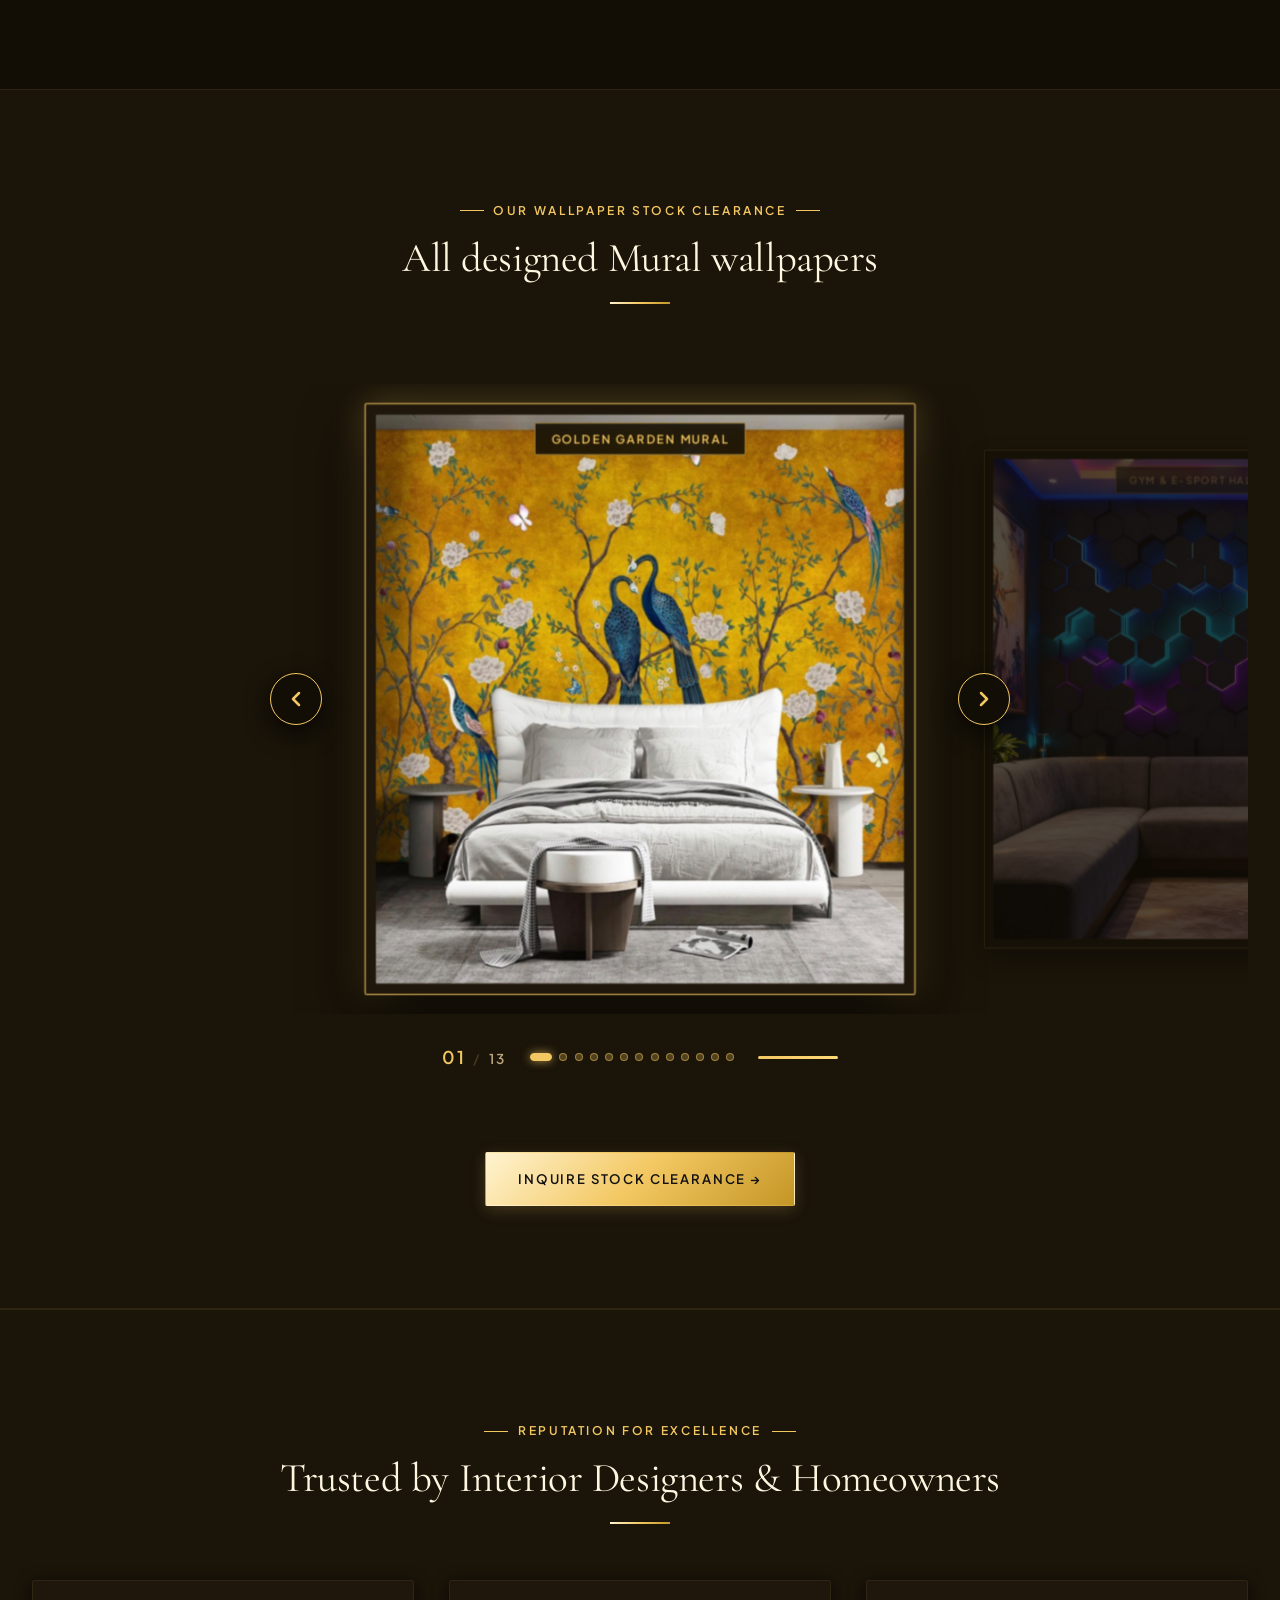
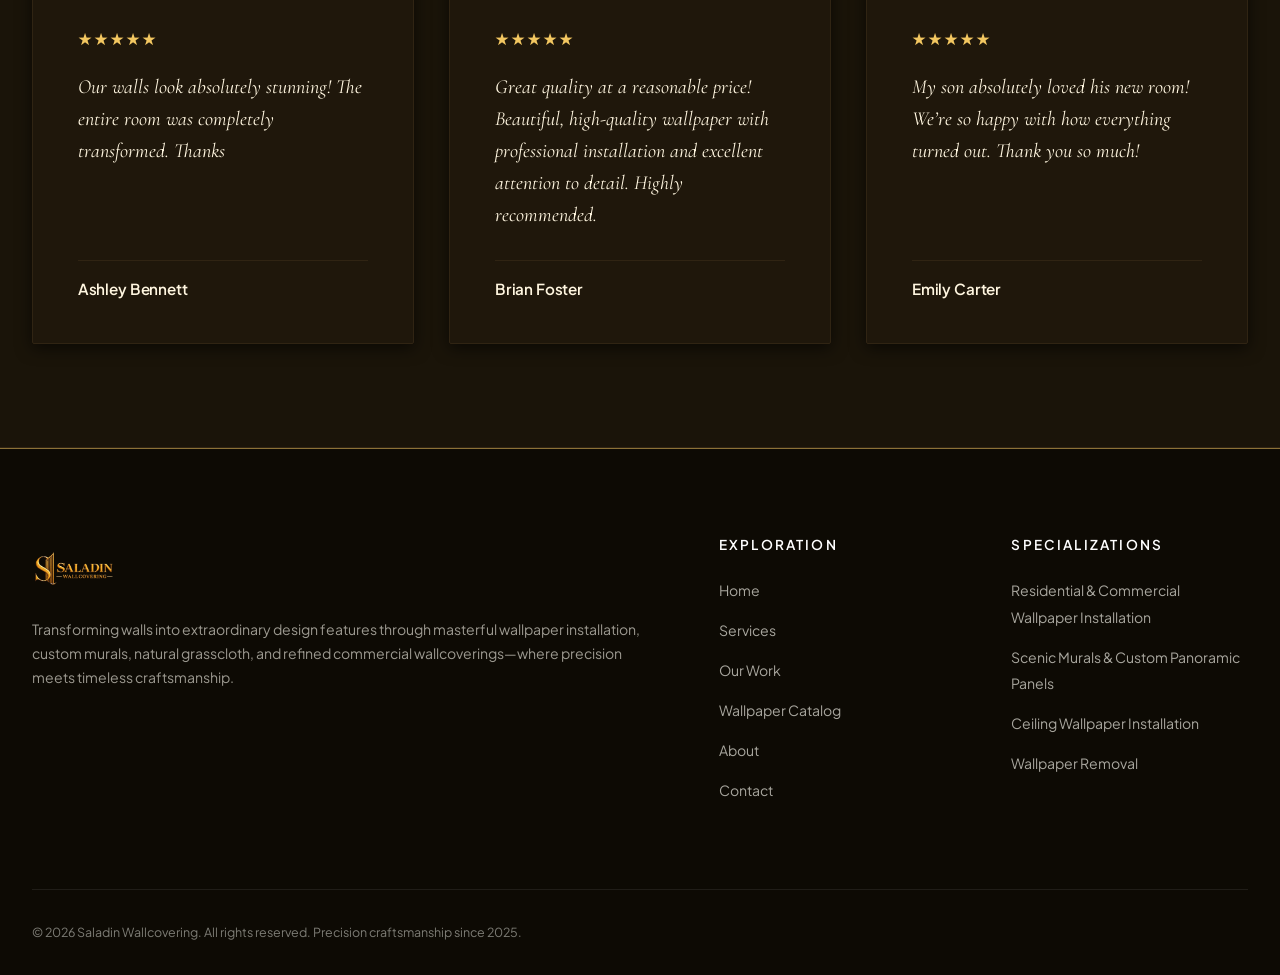
==== commit a1e92670: "lastd?" ====
--- a/index.html
+++ b/index.html
@@ -269,12 +269,25 @@
         <div class="testimonial-card">
           <div class="testimonial-stars">★★★★★</div>
           <p class="testimonial-quote">
-            "Saladin is the only wallcovering installer we trust with our five-figure hand-painted Gracie and de Gournay panels. Their seam alignment is truly microscopic."
+Our walls look absolutely stunning! The entire room was completely transformed. Thanks       </p>
+          <div class="testimonial-author">
+            <div class="author-info">
+              <h5>Ashley Bennett</h5>
+             
+            </div>
+          </div>
+        </div>
+
+        <div class="testimonial-card">
+          <div class="testimonial-stars">★★★★★</div>
+          <p class="testimonial-quote">
+
+Great quality at a reasonable price! Beautiful, high-quality wallpaper with professional installation and excellent attention to detail. Highly recommended.
           </p>
           <div class="testimonial-author">
             <div class="author-info">
-              <h5>Elena Vance</h5>
-              <p>Principal, Vance & Co. Interior Architecture</p>
+              <h5>Brian Foster</h5>
+             
             </div>
           </div>
         </div>
@@ -282,25 +295,11 @@
         <div class="testimonial-card">
           <div class="testimonial-stars">★★★★★</div>
           <p class="testimonial-quote">
-            "From initial moisture testing of our plaster walls to the final drop on a 22-foot double-height foyer, their precision and clean work manners were exemplary."
-          </p>
+My son absolutely loved his new room! We’re so happy with how everything turned out. Thank you so much!          </p>
           <div class="testimonial-author">
             <div class="author-info">
-              <h5>Marcus Sterling</h5>
-              <p>Private Homeowner, Highland Park</p>
-            </div>
-          </div>
-        </div>
-
-        <div class="testimonial-card">
-          <div class="testimonial-stars">★★★★★</div>
-          <p class="testimonial-quote">
-            "In commercial hospitality, turnaround speed and fire-rating compliance are crucial. Saladin completed our boutique hotel suites ahead of schedule with zero waste."
-          </p>
-          <div class="testimonial-author">
-            <div class="author-info">
-              <h5>Sofia Al-Mansoor</h5>
-              <p>Senior Project Director, Atelier Luxe Hotels</p>
+              <h5>Emily Carter</h5>
+           
             </div>
           </div>
         </div>
--- a/css/styles.css
+++ b/css/styles.css
@@ -281,13 +281,16 @@
 }
 
 .btn-outline-dark {
-  background-color: transparent;
+  /* background-color: transparent;
   color: var(--text-dark);
+  border-color: var(--gold-border); */
+  background-color: var(--gold-base);
+  color: #0a0a0a;
   border-color: var(--gold-border);
 }
 
 .btn-outline-dark:hover {
-  background-color: var(--gold-base);
+  background-color: white;
   color: #0a0a0a;
   border-color: var(--gold-base);
 }
@@ -1476,7 +1479,10 @@
   margin-bottom: 0.35rem;
 }
 
-.catalog-title {
+.catalog-title,
+span.catalog-title,
+h3.catalog-title {
+  color: var(--gold-base);
   font-size: 1.25rem;
   margin-bottom: 0.5rem;
   line-height: 1.35;
